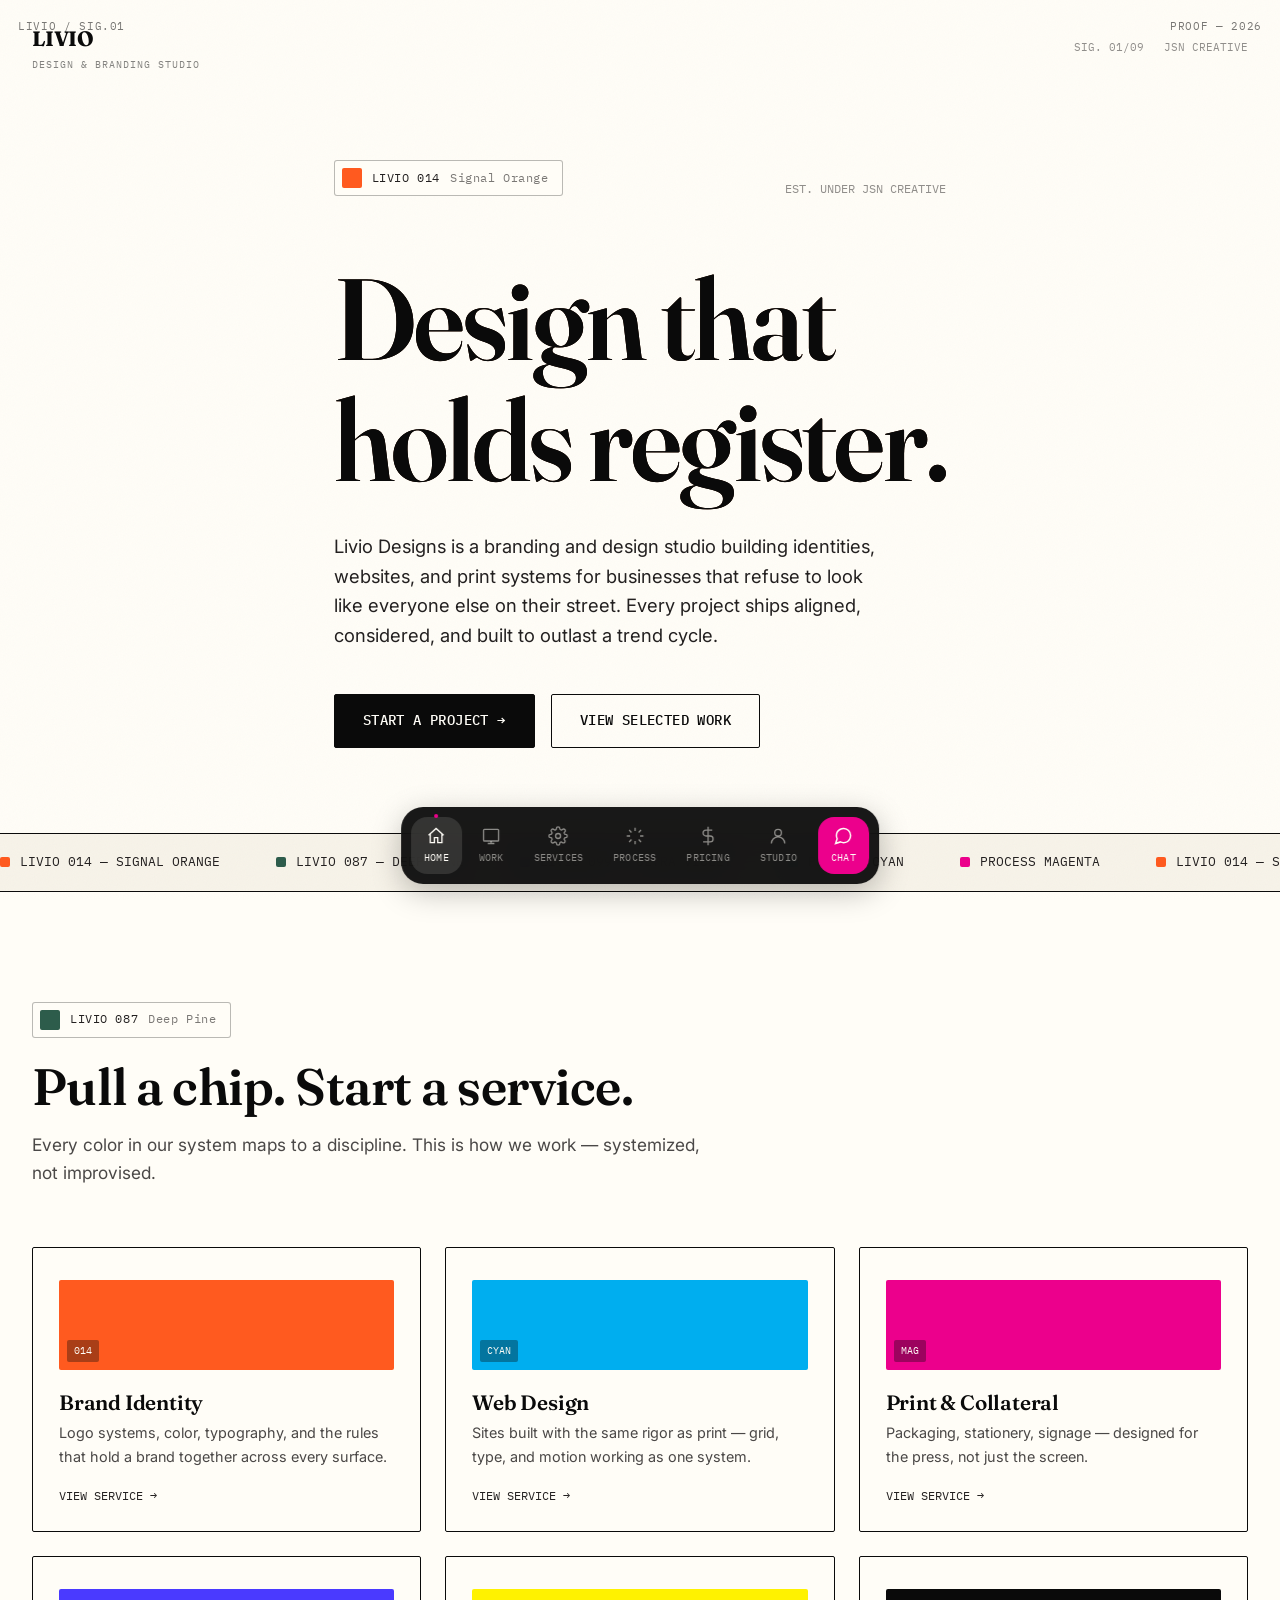
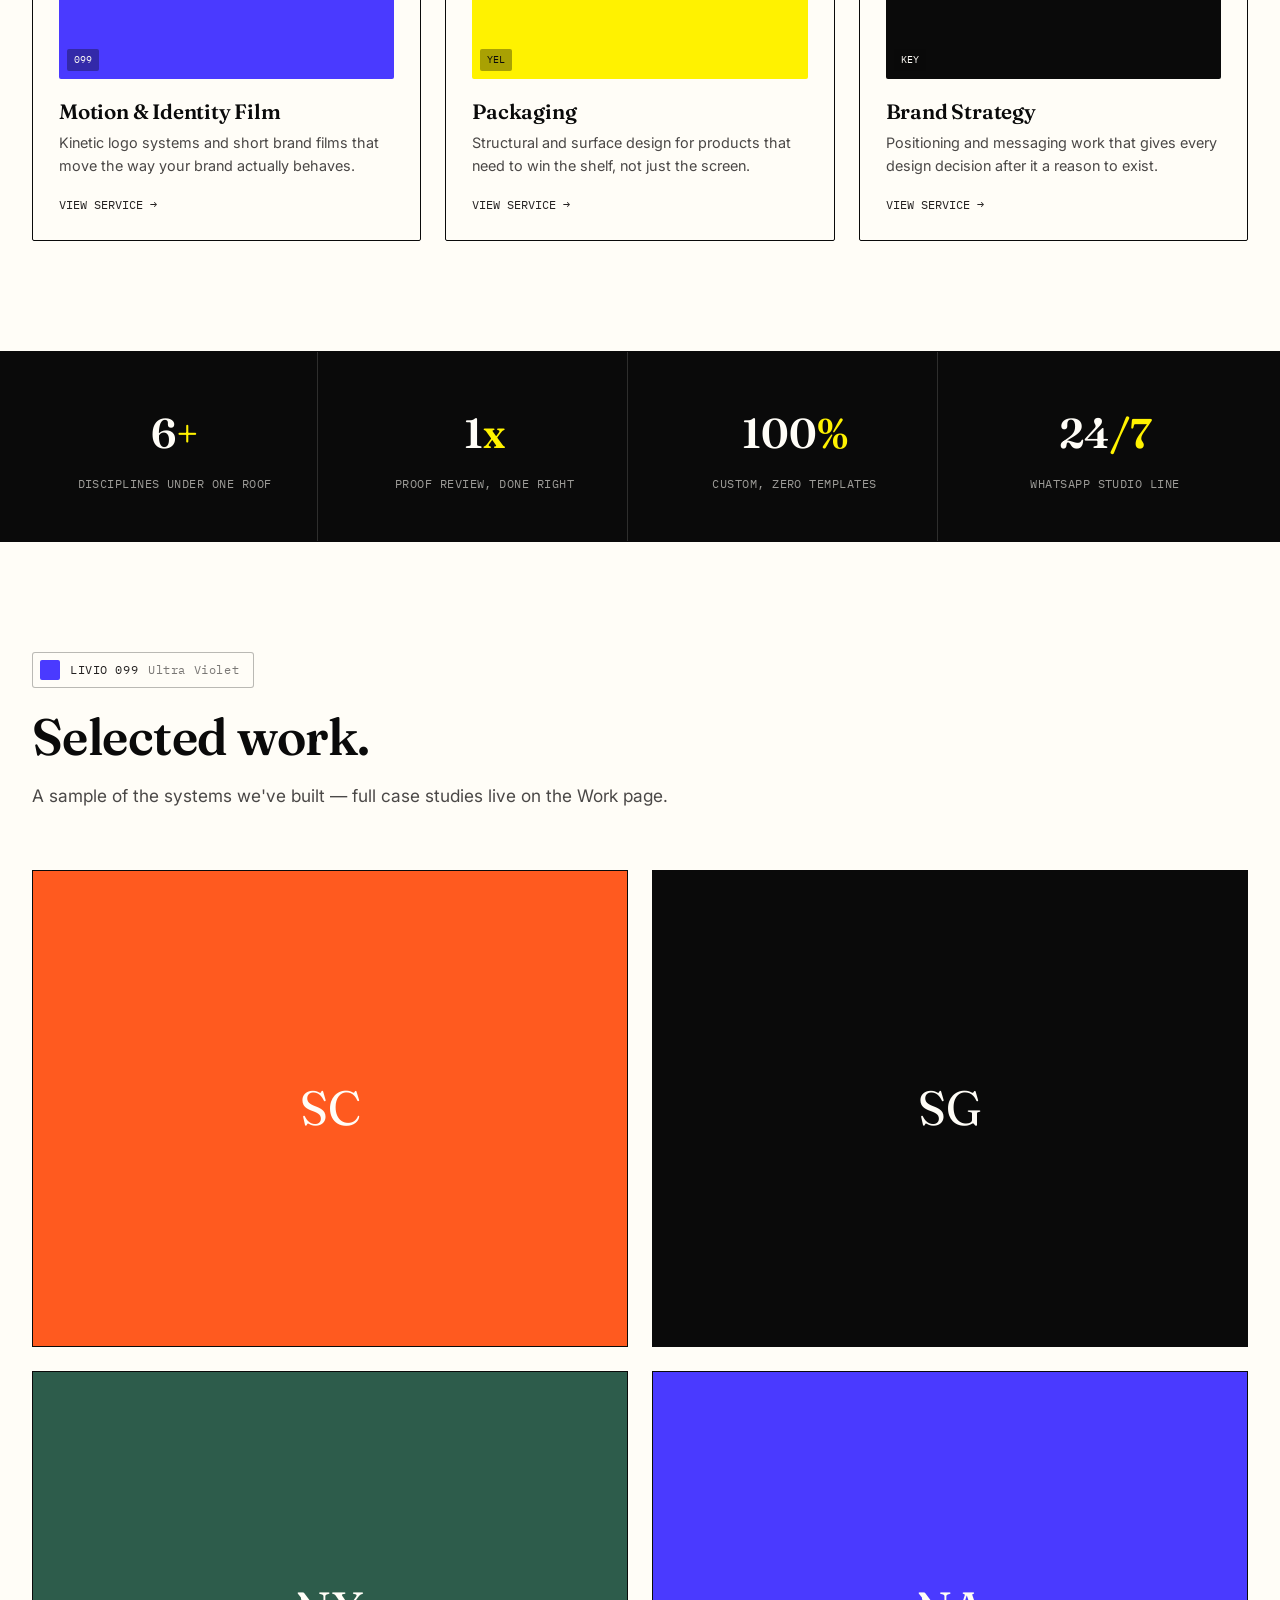
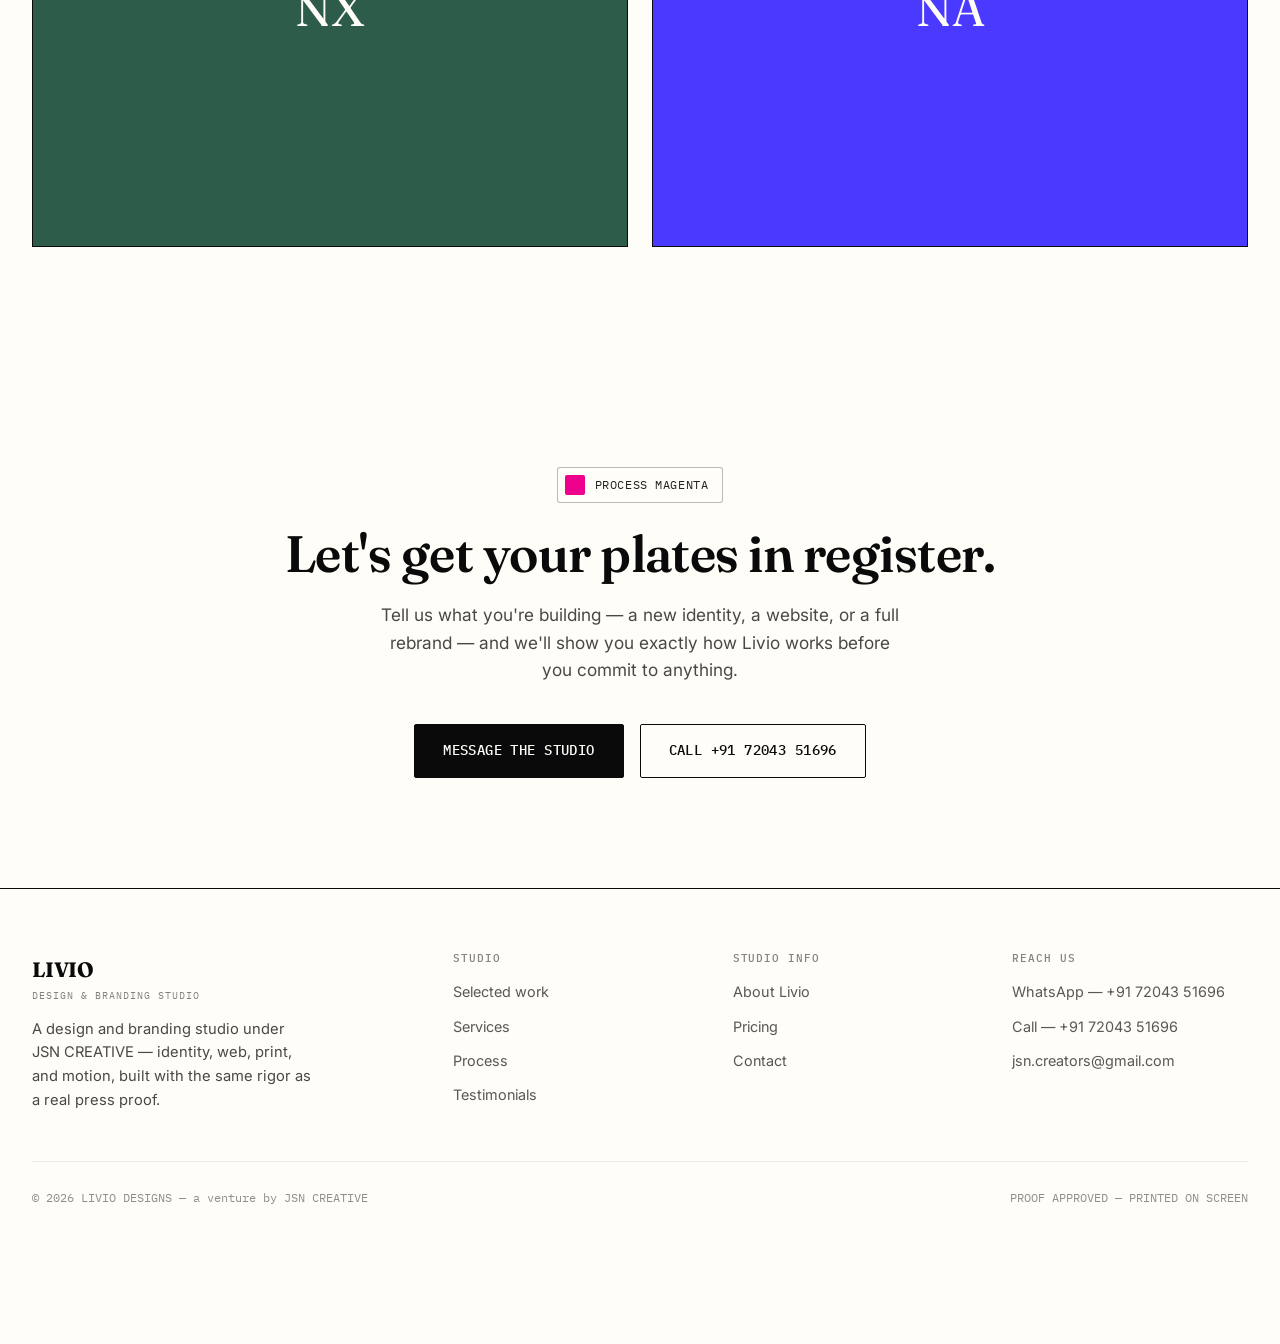
==== index.html @ a0ae6e1c "first commit" ====
<!DOCTYPE html>
<html lang="en">
<head>
<meta charset="UTF-8">
<meta name="viewport" content="width=device-width, initial-scale=1.0">
<title>Livio Designs — Brand, Web & Print Studio</title>
<meta name="description" content="Livio Designs is a branding and design studio under JSN CREATIVE — identity, web design, print, packaging, and motion for businesses that want to stand out.">
<link rel="stylesheet" href="css/core.css">
<link rel="stylesheet" href="css/home.css">
</head>
<body>
<div class="folio folio-tl">LIVIO / SIG.01</div>
<div class="folio folio-tr">PROOF — 2026</div>

<div class="wrap">
  <div class="topbar">
    <a href="index.html" class="topbar-logo">LIVIO<span class="sub">DESIGN &amp; BRANDING STUDIO</span></a>
    <div class="topbar-meta mono">
      <span>SIG. 01/09</span>
      <span>JSN CREATIVE</span>
    </div>
  </div>
</div>

<section class="hero">
  <div class="wrap">
    <div class="hero-eyebrow-row reveal">
      <div class="chip"><span class="swatch" style="background:var(--chip-orange);"></span><span class="code">LIVIO 014</span><span class="name">Signal Orange</span></div>
      <div class="mono" style="font-size:0.72rem; opacity:0.5;">EST. UNDER JSN CREATIVE</div>
    </div>
    <div class="hero-title-wrap">
      <h1><span class="reg-wrap" style="">
    <span class="reg-plate c" aria-hidden="true">Design that</span>
    <span class="reg-plate m" aria-hidden="true">Design that</span>
    <span class="reg-plate y" aria-hidden="true">Design that</span>
    <span class="reg-base">Design that</span>
  </span></h1>
      <h1><span class="reg-wrap" style="">
    <span class="reg-plate c" aria-hidden="true">holds register.</span>
    <span class="reg-plate m" aria-hidden="true">holds register.</span>
    <span class="reg-plate y" aria-hidden="true">holds register.</span>
    <span class="reg-base">holds register.</span>
  </span></h1>
    </div>
    <p class="hero-sub reveal">Livio Designs is a branding and design studio building identities, websites, and print systems for businesses that refuse to look like everyone else on their street. Every project ships aligned, considered, and built to outlast a trend cycle.</p>
    <div class="hero-actions reveal">
      <a href="https://wa.me/917204351696?text=Hi%20Livio%20Designs%2C%20I%20want%20to%20start%20a%20project." target="_blank" rel="noopener" class="btn btn-primary">Start a project →</a>
      <a href="work.html" class="btn btn-ghost">View selected work</a>
    </div>
  </div>
</section>

<div class="chip-marquee">
  <div class="chip-marquee-track mono">
    <span><span class="dot" style="background:var(--chip-orange);"></span>LIVIO 014 — SIGNAL ORANGE</span>
    <span><span class="dot" style="background:var(--chip-pine);"></span>LIVIO 087 — DEEP PINE</span>
    <span><span class="dot" style="background:var(--chip-violet);"></span>LIVIO 099 — ULTRA VIOLET</span>
    <span><span class="dot" style="background:var(--cyan);"></span>PROCESS CYAN</span>
    <span><span class="dot" style="background:var(--magenta);"></span>PROCESS MAGENTA</span>
    <span><span class="dot" style="background:var(--chip-orange);"></span>LIVIO 014 — SIGNAL ORANGE</span>
    <span><span class="dot" style="background:var(--chip-pine);"></span>LIVIO 087 — DEEP PINE</span>
    <span><span class="dot" style="background:var(--chip-violet);"></span>LIVIO 099 — ULTRA VIOLET</span>
    <span><span class="dot" style="background:var(--cyan);"></span>PROCESS CYAN</span>
    <span><span class="dot" style="background:var(--magenta);"></span>PROCESS MAGENTA</span>
  </div>
</div>

<section class="section" id="services-rack">
  <div class="wrap">
    <div class="section-head reveal">
      <div class="chip"><span class="swatch" style="background:var(--chip-pine);"></span><span class="code">LIVIO 087</span><span class="name">Deep Pine</span></div>
      <h2>Pull a chip. Start a service.</h2>
      <p>Every color in our system maps to a discipline. This is how we work — systemized, not improvised.</p>
    </div>
    <div class="grid rack-grid">
      <div class="panel rack-chip reveal" onclick="location.href='services.html#identity'">
        <div class="rack-swatch" style="background:var(--chip-orange);"><span class="code-tag mono">014</span></div>
        <h3>Brand Identity</h3>
        <p>Logo systems, color, typography, and the rules that hold a brand together across every surface.</p>
        <span class="rack-link">View service →</span>
      </div>
      <div class="panel rack-chip reveal" onclick="location.href='services.html#web'">
        <div class="rack-swatch" style="background:var(--cyan);"><span class="code-tag mono">CYAN</span></div>
        <h3>Web Design</h3>
        <p>Sites built with the same rigor as print — grid, type, and motion working as one system.</p>
        <span class="rack-link">View service →</span>
      </div>
      <div class="panel rack-chip reveal" onclick="location.href='services.html#print'">
        <div class="rack-swatch" style="background:var(--magenta);"><span class="code-tag mono">MAG</span></div>
        <h3>Print &amp; Collateral</h3>
        <p>Packaging, stationery, signage — designed for the press, not just the screen.</p>
        <span class="rack-link">View service →</span>
      </div>
      <div class="panel rack-chip reveal" onclick="location.href='services.html#motion'">
        <div class="rack-swatch" style="background:var(--chip-violet);"><span class="code-tag mono">099</span></div>
        <h3>Motion &amp; Identity Film</h3>
        <p>Kinetic logo systems and short brand films that move the way your brand actually behaves.</p>
        <span class="rack-link">View service →</span>
      </div>
      <div class="panel rack-chip reveal" onclick="location.href='services.html#packaging'">
        <div class="rack-swatch" style="background:var(--yellow);"><span class="code-tag mono" style="color:var(--ink);">YEL</span></div>
        <h3>Packaging</h3>
        <p>Structural and surface design for products that need to win the shelf, not just the screen.</p>
        <span class="rack-link">View service →</span>
      </div>
      <div class="panel rack-chip reveal" onclick="location.href='services.html#strategy'">
        <div class="rack-swatch" style="background:var(--ink);"><span class="code-tag mono">KEY</span></div>
        <h3>Brand Strategy</h3>
        <p>Positioning and messaging work that gives every design decision after it a reason to exist.</p>
        <span class="rack-link">View service →</span>
      </div>
    </div>
  </div>
</section>

<section class="stats-band">
  <div class="wrap">
    <div class="grid stats-grid">
      <div class="stat-cell reveal"><div class="num">6<span class="accent">+</span></div><div class="lbl">Disciplines under one roof</div></div>
      <div class="stat-cell reveal"><div class="num">1<span class="accent">x</span></div><div class="lbl">Proof review, done right</div></div>
      <div class="stat-cell reveal"><div class="num">100<span class="accent">%</span></div><div class="lbl">Custom, zero templates</div></div>
      <div class="stat-cell reveal"><div class="num">24<span class="accent">/7</span></div><div class="lbl">WhatsApp studio line</div></div>
    </div>
  </div>
</section>

<section class="section">
  <div class="wrap">
    <div class="section-head reveal">
      <div class="chip"><span class="swatch" style="background:var(--chip-violet);"></span><span class="code">LIVIO 099</span><span class="name">Ultra Violet</span></div>
      <h2>Selected work.</h2>
      <p>A sample of the systems we've built — full case studies live on the Work page.</p>
    </div>
    <div class="grid work-strip">
      <a href="work.html" class="work-tile reveal">
        <div class="placeholder-art" style="background:var(--chip-orange);">SC</div>
        <div class="work-tile-overlay"><div class="wt-cat mono">IDENTITY / PRINT</div><h4>Sweet Crumb Bakery</h4></div>
      </a>
      <a href="work.html" class="work-tile reveal">
        <div class="placeholder-art" style="background:var(--ink);">SG</div>
        <div class="work-tile-overlay"><div class="wt-cat mono">WEB / PRODUCT</div><h4>ScholarsGuide</h4></div>
      </a>
      <a href="work.html" class="work-tile reveal">
        <div class="placeholder-art" style="background:var(--chip-pine);">NX</div>
        <div class="work-tile-overlay"><div class="wt-cat mono">IDENTITY / WEB</div><h4>Nexio Tech</h4></div>
      </a>
      <a href="work.html" class="work-tile reveal">
        <div class="placeholder-art" style="background:var(--chip-violet);">NA</div>
        <div class="work-tile-overlay"><div class="wt-cat mono">BRANDING / SAAS</div><h4>Nexus Agents</h4></div>
      </a>
    </div>
  </div>
</section>

<section class="cta-band">
  <div class="wrap reveal">
    <div class="chip" style="margin: 0 auto 24px; justify-content:center;"><span class="swatch" style="background:var(--magenta);"></span><span class="code">PROCESS MAGENTA</span></div>
    <h2>Let's get your plates in register.</h2>
    <p>Tell us what you're building — a new identity, a website, or a full rebrand — and we'll show you exactly how Livio works before you commit to anything.</p>
    <div class="cta-actions">
      <a href="https://wa.me/917204351696?text=Hi%20Livio%20Designs%2C%20I%20want%20to%20discuss%20a%20design%20project." target="_blank" rel="noopener" class="btn btn-primary">Message the studio</a>
      <a href="tel:+917204351696" class="btn btn-ghost">Call +91 72043 51696</a>
    </div>
  </div>
</section>


<footer class="footer">
  <div class="wrap">
    <div class="footer-grid">
      <div class="footer-brand">
        <a href="index.html" class="topbar-logo">LIVIO<span class="sub">DESIGN &amp; BRANDING STUDIO</span></a>
        <p>A design and branding studio under JSN CREATIVE — identity, web, print, and motion, built with the same rigor as a real press proof.</p>
      </div>
      <div class="footer-col">
        <h4>Studio</h4>
        <a href="work.html">Selected work</a>
        <a href="services.html">Services</a>
        <a href="process.html">Process</a>
        <a href="testimonials.html">Testimonials</a>
      </div>
      <div class="footer-col">
        <h4>Studio Info</h4>
        <a href="about.html">About Livio</a>
        <a href="pricing.html">Pricing</a>
        <a href="contact.html">Contact</a>
      </div>
      <div class="footer-col">
        <h4>Reach us</h4>
        <a href="https://wa.me/917204351696?text=Hi%20Livio%20Designs%2C%20I%20have%20a%20question." target="_blank" rel="noopener">WhatsApp — +91 72043 51696</a>
        <a href="tel:+917204351696">Call — +91 72043 51696</a>
        <a href="mailto:jsn.creators@gmail.com">jsn.creators@gmail.com</a>
      </div>
    </div>
    <div class="footer-bottom">
      <span>© 2026 LIVIO DESIGNS — a venture by <a href="https://www.jsncreative.studio" target="_blank" rel="noopener" style="opacity:1;">JSN CREATIVE</a></span>
      <span>PROOF APPROVED — PRINTED ON SCREEN</span>
    </div>
  </div>
</footer>

<nav class="dock-nav" aria-label="Primary">
  <a href="index.html" class="dock-item" data-page="index.html">
    <svg viewBox="0 0 24 24" fill="none" stroke="currentColor" stroke-width="1.6"><path d="M3 11l9-8 9 8M5 10v10h5v-6h4v6h5V10"/></svg>
    <span>Home</span>
  </a>
  <a href="work.html" class="dock-item" data-page="work.html">
    <svg viewBox="0 0 24 24" fill="none" stroke="currentColor" stroke-width="1.6"><rect x="3" y="4" width="18" height="14" rx="1"/><path d="M8 21h8M12 18v3"/></svg>
    <span>Work</span>
  </a>
  <a href="services.html" class="dock-item" data-page="services.html">
    <svg viewBox="0 0 24 24" fill="none" stroke="currentColor" stroke-width="1.6"><circle cx="12" cy="12" r="3"/><path d="M19.4 15a1.65 1.65 0 00.33 1.82l.06.06a2 2 0 11-2.83 2.83l-.06-.06a1.65 1.65 0 00-1.82-.33 1.65 1.65 0 00-1 1.51V21a2 2 0 01-4 0v-.09A1.65 1.65 0 009 19.4a1.65 1.65 0 00-1.82.33l-.06.06a2 2 0 11-2.83-2.83l.06-.06A1.65 1.65 0 004.68 15a1.65 1.65 0 00-1.51-1H3a2 2 0 010-4h.09A1.65 1.65 0 004.6 9a1.65 1.65 0 00-.33-1.82l-.06-.06a2 2 0 112.83-2.83l.06.06A1.65 1.65 0 009 4.6a1.65 1.65 0 001-1.51V3a2 2 0 014 0v.09A1.65 1.65 0 0015.4 4.6a1.65 1.65 0 001.82-.33l.06-.06a2 2 0 112.83 2.83l-.06.06A1.65 1.65 0 0019.4 9c.2.4.51.73.9 1H21a2 2 0 010 4h-.09a1.65 1.65 0 00-1.51 1z"/></svg>
    <span>Services</span>
  </a>
  <a href="process.html" class="dock-item" data-page="process.html">
    <svg viewBox="0 0 24 24" fill="none" stroke="currentColor" stroke-width="1.6"><path d="M12 2v4M12 18v4M4.9 4.9l2.8 2.8M16.3 16.3l2.8 2.8M2 12h4M18 12h4M4.9 19.1l2.8-2.8M16.3 7.7l2.8-2.8"/></svg>
    <span>Process</span>
  </a>
  <a href="pricing.html" class="dock-item" data-page="pricing.html">
    <svg viewBox="0 0 24 24" fill="none" stroke="currentColor" stroke-width="1.6"><path d="M12 1v22M17 5H9.5a3.5 3.5 0 000 7h5a3.5 3.5 0 010 7H6"/></svg>
    <span>Pricing</span>
  </a>
  <a href="about.html" class="dock-item" data-page="about.html">
    <svg viewBox="0 0 24 24" fill="none" stroke="currentColor" stroke-width="1.6"><circle cx="12" cy="8" r="4"/><path d="M4 21c0-4.4 3.6-8 8-8s8 3.6 8 8"/></svg>
    <span>Studio</span>
  </a>
  <a href="https://wa.me/917204351696?text=Hi%20Livio%20Designs%2C%20I%20want%20to%20start%20a%20project." target="_blank" rel="noopener" class="dock-item dock-cta">
    <svg viewBox="0 0 24 24" fill="none" stroke="currentColor" stroke-width="1.8"><path d="M21 11.5a8.38 8.38 0 01-.9 3.8 8.5 8.5 0 01-7.6 4.7 8.38 8.38 0 01-3.8-.9L3 21l1.9-5.7a8.38 8.38 0 01-.9-3.8 8.5 8.5 0 014.7-7.6 8.38 8.38 0 013.8-.9h.5a8.48 8.48 0 018 8v.5z"/></svg>
    <span>Chat</span>
  </a>
</nav>
<script src="js/main.js" defer></script>
</body>
</html>
---- css/core.css ----
/* ===================================================================
   LIVIO DESIGNS — CORE SYSTEM
   "Press Proof" registration motion x "Swatch Book" chip identity
=================================================================== */

@import url('https://fonts.googleapis.com/css2?family=Fraunces:opsz,wght@9..144,400;9..144,500;9..144,600;9..144,700;9..144,900&family=Inter:wght@400;500;600;700&family=IBM+Plex+Mono:wght@400;500;600&display=swap');

:root {
  --stock: #FFFDF7;
  --stock-2: #F7F3E9;
  --ink: #0A0A0A;
  --ink-soft: #232020;

  --cyan: #00AEEF;
  --magenta: #EC008C;
  --yellow: #FFF200;

  --chip-orange: #FF5A1F;
  --chip-pine: #2D5C4B;
  --chip-violet: #4A3AFF;

  --line: rgba(10,10,10,0.12);
  --line-strong: rgba(10,10,10,0.28);

  --font-display: 'Fraunces', serif;
  --font-body: 'Inter', sans-serif;
  --font-mono: 'IBM Plex Mono', monospace;

  --maxw: 1280px;
  --dock-h: 76px;
}

* { margin: 0; padding: 0; box-sizing: border-box; }
html { scroll-behavior: smooth; }

body {
  background: var(--stock);
  color: var(--ink-soft);
  font-family: var(--font-body);
  font-size: 16px;
  line-height: 1.6;
  -webkit-font-smoothing: antialiased;
  padding-bottom: calc(var(--dock-h) + 20px);
  position: relative;
  overflow-x: hidden;
}

/* Paper grain texture overlay */
body::before {
  content: '';
  position: fixed; inset: 0; z-index: 1; pointer-events: none;
  opacity: 0.035; mix-blend-mode: multiply;
  background-image: url("data:image/svg+xml,%3Csvg xmlns='http://www.w3.org/2000/svg' width='120' height='120'%3E%3Cfilter id='n'%3E%3CfeTurbulence type='fractalNoise' baseFrequency='0.9' numOctaves='2' stitchTiles='stitch'/%3E%3C/filter%3E%3Crect width='100%25' height='100%25' filter='url(%23n)'/%3E%3C/svg%3E");
}

.wrap { max-width: var(--maxw); margin: 0 auto; padding: 0 32px; position: relative; z-index: 2; }
img { max-width: 100%; display: block; }
a { color: inherit; text-decoration: none; }
button { font-family: inherit; cursor: pointer; }
ul { list-style: none; }

h1, h2, h3, h4 {
  font-family: var(--font-display);
  font-weight: 600;
  letter-spacing: -0.01em;
  line-height: 1.05;
  color: var(--ink);
}
h1 { font-size: clamp(2.8rem, 6.5vw, 5.6rem); font-weight: 600; }
h2 { font-size: clamp(2.1rem, 4vw, 3.4rem); }
h3 { font-size: clamp(1.4rem, 2.2vw, 1.9rem); }
p { color: var(--ink-soft); opacity: 0.82; }

.mono { font-family: var(--font-mono); }

/* ===== Folio / crop-mark furniture ===== */
.folio {
  position: fixed; z-index: 50; font-family: var(--font-mono);
  font-size: 0.68rem; letter-spacing: 0.06em; color: var(--ink);
  opacity: 0.55; pointer-events: none; display: none;
}
.folio-tl { top: 18px; left: 18px; }
.folio-tr { top: 18px; right: 18px; text-align: right; }
@media (min-width: 900px) { .folio { display: block; } }

.crop {
  position: absolute; width: 16px; height: 16px; opacity: 0.35; pointer-events: none;
}
.crop::before, .crop::after { content: ''; position: absolute; background: var(--ink); }
.crop::before { width: 100%; height: 1px; top: 50%; }
.crop::after { width: 1px; height: 100%; left: 50%; }
.crop.tl { top: 24px; left: 24px; }
.crop.tr { top: 24px; right: 24px; }

/* ===== Chip system ===== */
.chip {
  display: inline-flex; align-items: center; gap: 10px;
  font-family: var(--font-mono); font-size: 0.72rem; letter-spacing: 0.05em;
  padding: 7px 14px 7px 7px; border-radius: 3px;
  border: 1px solid var(--line-strong);
  background: var(--stock);
  margin-bottom: 22px;
}
.chip .swatch { width: 20px; height: 20px; border-radius: 2px; flex-shrink: 0; }
.chip .code { text-transform: uppercase; }
.chip .name { color: var(--ink-soft); opacity: 0.6; }

.section-chip-footer {
  display: flex; gap: 10px; flex-wrap: wrap; padding: 24px 0;
  border-top: 1px solid var(--line);
}
.mini-chip {
  display: flex; align-items: center; gap: 6px;
  font-family: var(--font-mono); font-size: 0.64rem; opacity: 0.55;
}
.mini-chip .dot { width: 10px; height: 10px; border-radius: 2px; }

/* ===== Buttons ===== */
.btn {
  display: inline-flex; align-items: center; gap: 10px;
  padding: 15px 28px;
  font-family: var(--font-mono); font-weight: 500; font-size: 0.85rem;
  letter-spacing: 0.03em; text-transform: uppercase;
  border-radius: 2px; border: 1.5px solid var(--ink);
  transition: all 0.25s cubic-bezier(.2,.7,.3,1);
  white-space: nowrap; background: transparent; color: var(--ink);
}
.btn-primary { background: var(--ink); color: var(--stock); }
.btn-primary:hover { background: var(--magenta); border-color: var(--magenta); color: var(--stock); transform: translate(-2px,-2px); box-shadow: 4px 4px 0 var(--cyan); }
.btn-ghost:hover { transform: translate(-2px,-2px); box-shadow: 4px 4px 0 var(--ink); }
.btn-sm { padding: 10px 18px; font-size: 0.74rem; }
.btn-block { width: 100%; justify-content: center; }

/* ===== Registration-mark CMYK plate motion ===== */
.reg-wrap { position: relative; display: inline-block; }
.reg-plate {
  position: absolute; top: 0; left: 0; opacity: 0.72;
  transition: transform 1.1s cubic-bezier(.16,1,.3,1), opacity 1.1s ease;
  mix-blend-mode: multiply;
  pointer-events: none;
}
.reg-wrap.in-view .reg-plate { transform: translate(0,0) !important; opacity: 1; }
.reg-plate.c { color: var(--cyan); transform: translate(-9px,-6px); }
.reg-plate.m { color: var(--magenta); transform: translate(8px,5px); }
.reg-plate.y { color: var(--yellow); transform: translate(4px,-9px); mix-blend-mode: darken; opacity: 0.85; }
.reg-plate.k, .reg-base { position: relative; color: var(--ink); }

/* Registration target ⊕ */
.reg-target {
  position: absolute; width: 22px; height: 22px; opacity: 0.3;
}
.reg-target svg { width: 100%; height: 100%; }
.reg-target.pulse { animation: regpulse 3.2s ease-in-out infinite; }
@keyframes regpulse { 0%,100%{opacity:0.2;} 50%{opacity:0.5;} }

/* ===== Bottom Dock Nav (signature element) ===== */
.dock-nav {
  position: fixed; bottom: 16px; left: 50%; transform: translateX(-50%);
  z-index: 100;
  background: rgba(10,10,10,0.94);
  backdrop-filter: blur(16px);
  border-radius: 22px;
  padding: 10px 10px;
  display: flex; align-items: center; gap: 4px;
  box-shadow: 0 8px 30px rgba(0,0,0,0.25);
  max-width: calc(100vw - 24px);
  overflow-x: auto;
  scrollbar-width: none;
}
.dock-nav::-webkit-scrollbar { display: none; }
.dock-item {
  display: flex; flex-direction: column; align-items: center; gap: 4px;
  padding: 9px 13px; border-radius: 16px;
  color: rgba(255,253,247,0.5);
  transition: all 0.25s cubic-bezier(.2,.8,.3,1);
  flex-shrink: 0; position: relative;
}
.dock-item svg { width: 20px; height: 20px; }
.dock-item span { font-family: var(--font-mono); font-size: 0.6rem; letter-spacing: 0.02em; text-transform: uppercase; }
.dock-item:hover { color: rgba(255,253,247,0.85); }
.dock-item.active { color: var(--stock); background: rgba(255,253,247,0.12); }
.dock-item.active::before {
  content: ''; position: absolute; top: -3px; left: 50%; transform: translateX(-50%);
  width: 4px; height: 4px; border-radius: 50%; background: var(--magenta);
}
.dock-cta {
  background: var(--magenta); color: var(--stock) !important;
  border-radius: 16px; margin-left: 4px;
}
.dock-cta:hover { background: var(--cyan); }

/* Sections */
.section { padding: 110px 0; position: relative; z-index: 2; }
.section-sm { padding: 70px 0; }
.section-head { max-width: 680px; margin-bottom: 60px; }
.section-head p { margin-top: 18px; font-size: 1.08rem; }

.divider { height: 1px; background: var(--line); }
.divider-heavy { height: 1px; background: var(--ink); opacity: 0.15; }

.grid { display: grid; gap: 24px; }
.grid-2 { grid-template-columns: repeat(2, 1fr); }
.grid-3 { grid-template-columns: repeat(3, 1fr); }
.grid-4 { grid-template-columns: repeat(4, 1fr); }

.panel {
  border: 1.5px solid var(--ink);
  border-radius: 2px;
  background: var(--stock);
  position: relative;
}

/* Top utility bar (replaces traditional nav — folio + logo only) */
.topbar {
  position: relative; z-index: 5;
  padding: 22px 0;
  display: flex; align-items: center; justify-content: space-between;
}
.topbar-logo {
  font-family: var(--font-display); font-weight: 700; font-size: 1.3rem; color: var(--ink);
  letter-spacing: -0.01em;
}
.topbar-logo .sub { font-family: var(--font-mono); font-size: 0.62rem; letter-spacing: 0.1em; opacity: 0.5; display: block; margin-top: 2px; font-weight: 400; }
.topbar-meta { font-family: var(--font-mono); font-size: 0.7rem; opacity: 0.5; display: flex; gap: 20px; }

/* Footer */
.footer { border-top: 1.5px solid var(--ink); padding: 64px 0 40px; position: relative; z-index: 2; }
.footer-grid { display: grid; grid-template-columns: 1.6fr 1fr 1fr 1fr; gap: 44px; padding-bottom: 44px; }
.footer-brand p { margin-top: 14px; max-width: 280px; font-size: 0.92rem; }
.footer-col h4 { font-family: var(--font-mono); font-size: 0.7rem; letter-spacing: 0.08em; text-transform: uppercase; opacity: 0.5; margin-bottom: 16px; font-weight: 500; color: var(--ink); }
.footer-col a, .footer-col span { display: block; font-size: 0.9rem; margin-bottom: 11px; opacity: 0.75; transition: opacity 0.2s; }
.footer-col a:hover { opacity: 1; color: var(--magenta); }
.footer-bottom { display: flex; justify-content: space-between; padding-top: 26px; border-top: 1px solid var(--line); font-size: 0.78rem; font-family: var(--font-mono); opacity: 0.5; }

/* Reveal on scroll */
.reveal { opacity: 0; transform: translateY(22px); transition: opacity 0.7s ease, transform 0.7s cubic-bezier(.16,1,.3,1); }
.reveal.is-visible { opacity: 1; transform: translateY(0); }
@media (prefers-reduced-motion: reduce) {
  .reveal { opacity: 1 !important; transform: none !important; transition: none !important; }
  .reg-plate { transform: none !important; transition: none !important; }
}

/* Focus states */
a:focus-visible, button:focus-visible, input:focus-visible, textarea:focus-visible, select:focus-visible {
  outline: 2.5px solid var(--magenta); outline-offset: 3px;
}

@media (max-width: 920px) {
  .grid-2, .grid-3, .grid-4 { grid-template-columns: 1fr; }
  .footer-grid { grid-template-columns: 1fr; gap: 28px; }
  .section { padding: 64px 0; }
  .wrap { padding: 0 20px; }
  .topbar-meta { display: none; }
  .footer-bottom { flex-direction: column; gap: 10px; }
}
---- css/home.css ----
/* ===================================================================
   HOME PAGE
=================================================================== */

.hero {
  padding: 60px 0 80px;
  position: relative;
  min-height: 82vh;
  display: flex;
  align-items: center;
}
.hero-eyebrow-row {
  display: flex; align-items: center; justify-content: space-between;
  margin-bottom: 40px;
}
.hero-title-wrap { position: relative; }
.hero h1 {
  font-size: clamp(3.2rem, 9vw, 7.4rem);
  letter-spacing: -0.02em;
}
.hero h1 .reg-wrap { display: block; }
.hero-sub { max-width: 560px; font-size: 1.15rem; margin: 32px 0 44px; }
.hero-actions { display: flex; gap: 16px; align-items: center; flex-wrap: wrap; }

.hero-crops { position: relative; }

/* Marquee of chip codes */
.chip-marquee {
  border-top: 1.5px solid var(--ink); border-bottom: 1.5px solid var(--ink);
  padding: 18px 0; overflow: hidden; position: relative; background: var(--stock-2);
}
.chip-marquee-track { display: flex; gap: 56px; white-space: nowrap; width: max-content; animation: cmarquee 26s linear infinite; }
.chip-marquee-track span { font-family: var(--font-mono); font-size: 0.8rem; display: flex; align-items: center; gap: 10px; }
.chip-marquee-track .dot { width: 10px; height: 10px; border-radius: 2px; display: inline-block; }
@keyframes cmarquee { from { transform: translateX(0); } to { transform: translateX(-50%); } }

/* Chip rack — draggable feel via hover lift, click-through to services */
.rack-grid { grid-template-columns: repeat(3, 1fr); }
.rack-chip {
  padding: 32px 26px 26px;
  display: flex; flex-direction: column; height: 100%;
  transition: transform 0.3s cubic-bezier(.2,.8,.3,1), box-shadow 0.3s;
  cursor: pointer;
}
.rack-chip:hover { transform: translateY(-8px) rotate(-0.5deg); box-shadow: 6px 10px 0 rgba(10,10,10,0.9); }
.rack-swatch { width: 100%; height: 90px; border-radius: 2px; margin-bottom: 22px; position: relative; overflow: hidden; }
.rack-swatch .code-tag {
  position: absolute; bottom: 8px; left: 8px;
  font-family: var(--font-mono); font-size: 0.62rem; color: var(--stock);
  background: rgba(10,10,10,0.35); padding: 3px 7px; border-radius: 2px;
}
.rack-chip h3 { margin-bottom: 8px; font-size: 1.3rem; }
.rack-chip p { font-size: 0.9rem; flex-grow: 1; margin-bottom: 18px; }
.rack-chip .rack-link { font-family: var(--font-mono); font-size: 0.76rem; text-transform: uppercase; display: flex; align-items: center; gap: 6px; }

/* Work preview strip */
.work-strip { grid-template-columns: repeat(2, 1fr); }
.work-tile {
  position: relative; overflow: hidden; aspect-ratio: 5/4;
  border: 1.5px solid var(--ink);
}
.work-tile img, .work-tile .placeholder-art { width: 100%; height: 100%; object-fit: cover; display: block; }
.work-tile .placeholder-art { display: flex; align-items: center; justify-content: center; font-family: var(--font-display); font-size: 3rem; color: var(--stock); }
.work-tile-overlay {
  position: absolute; inset: 0; background: rgba(10,10,10,0.82);
  display: flex; flex-direction: column; justify-content: flex-end; padding: 24px;
  opacity: 0; transition: opacity 0.3s ease;
}
.work-tile:hover .work-tile-overlay { opacity: 1; }
.work-tile-overlay .wt-cat { font-family: var(--font-mono); font-size: 0.7rem; color: var(--stock); opacity: 0.6; margin-bottom: 6px; }
.work-tile-overlay h4 { color: var(--stock); font-size: 1.3rem; }

/* Stats band */
.stats-band { border-top: 1.5px solid var(--ink); border-bottom: 1.5px solid var(--ink); background: var(--ink); }
.stats-grid { grid-template-columns: repeat(4, 1fr); }
.stat-cell { padding: 48px 24px; text-align: center; border-right: 1px solid rgba(255,253,247,0.15); }
.stat-cell:last-child { border-right: none; }
.stat-cell .num { font-family: var(--font-display); font-size: 2.6rem; color: var(--stock); font-weight: 600; }
.stat-cell .num .accent { color: var(--yellow); }
.stat-cell .lbl { font-family: var(--font-mono); font-size: 0.72rem; color: rgba(255,253,247,0.6); margin-top: 8px; text-transform: uppercase; letter-spacing: 0.04em; }

.cta-band { padding: 110px 0; text-align: center; }
.cta-band h2 { max-width: 720px; margin: 0 auto 20px; }
.cta-band p { max-width: 520px; margin: 0 auto 40px; font-size: 1.08rem; }
.cta-actions { display: flex; gap: 16px; justify-content: center; flex-wrap: wrap; }

@media (max-width: 920px) {
  .rack-grid, .work-strip, .stats-grid { grid-template-columns: 1fr; }
  .stat-cell { border-right: none; border-bottom: 1px solid rgba(255,253,247,0.15); }
  .stat-cell:last-child { border-bottom: none; }
  .hero { min-height: auto; padding: 40px 0 60px; }
}
@media (min-width: 640px) and (max-width: 920px) {
  .rack-grid { grid-template-columns: repeat(2,1fr); }
}
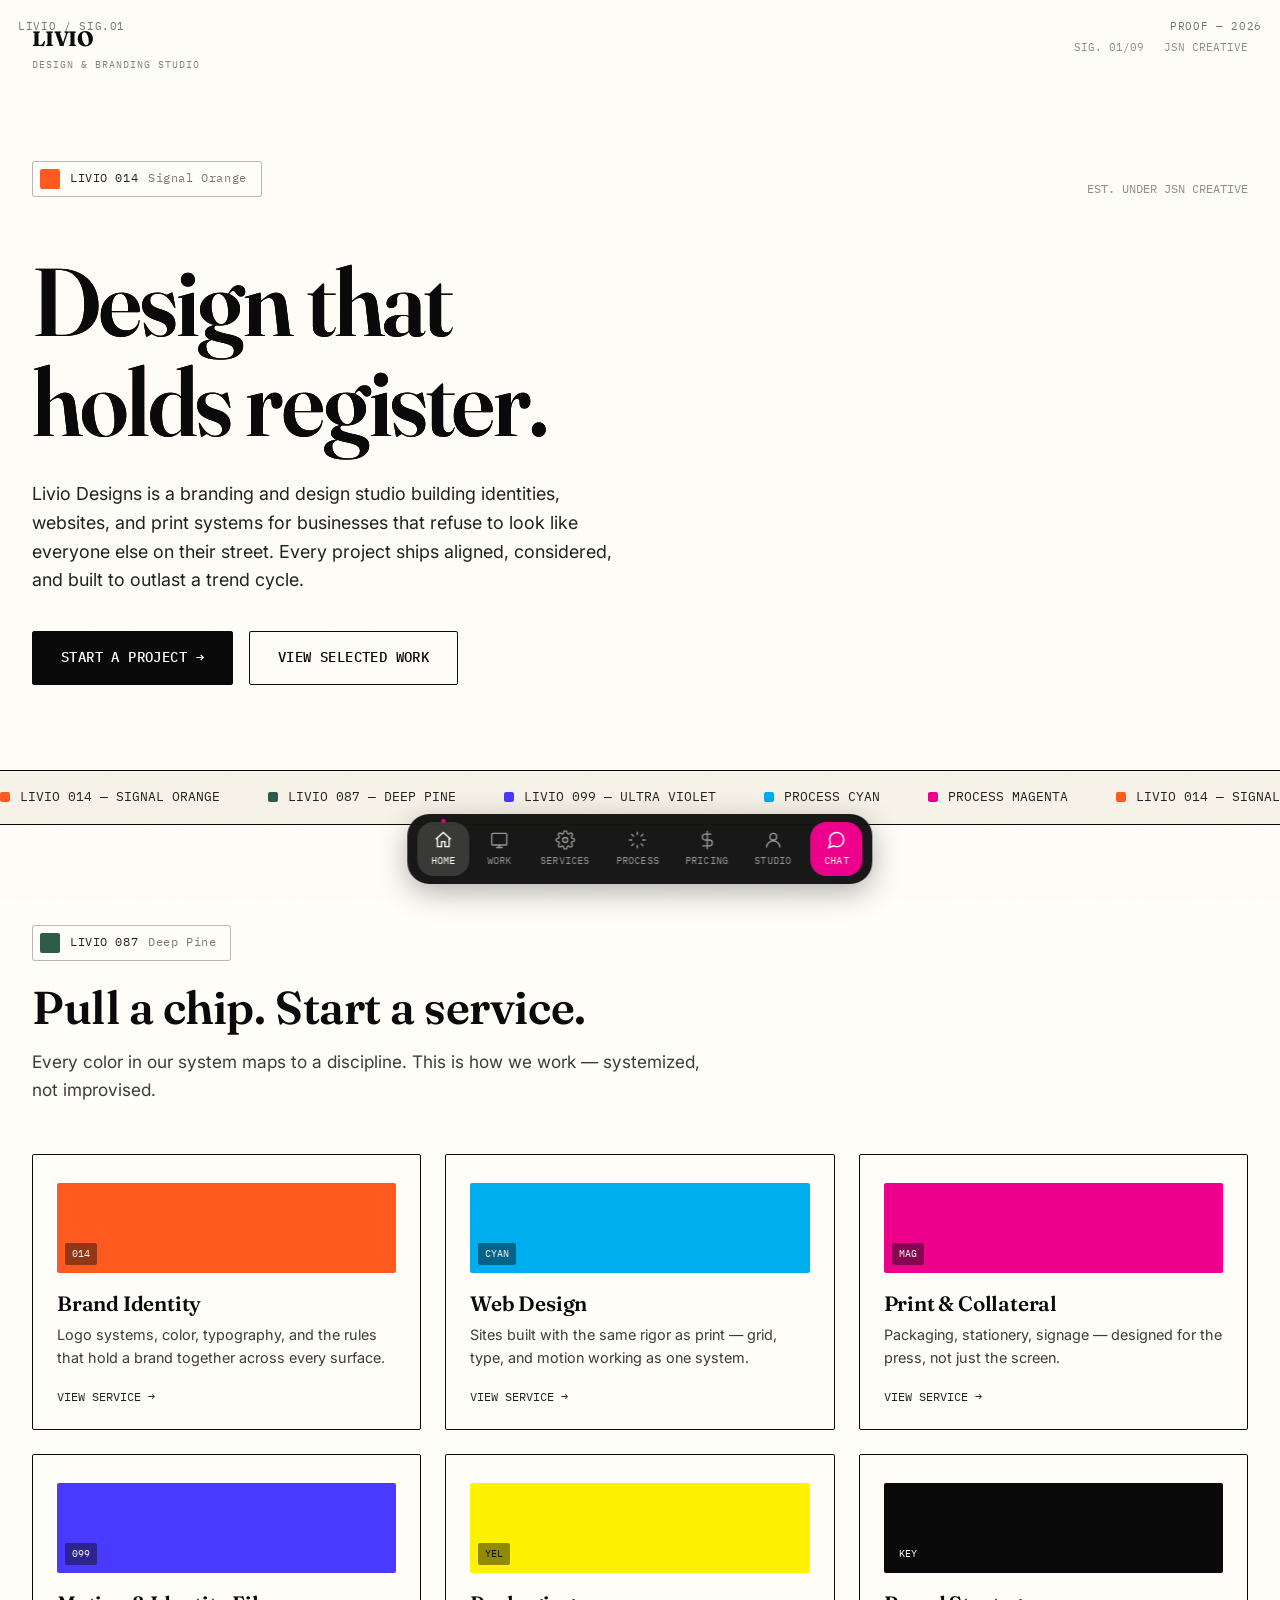
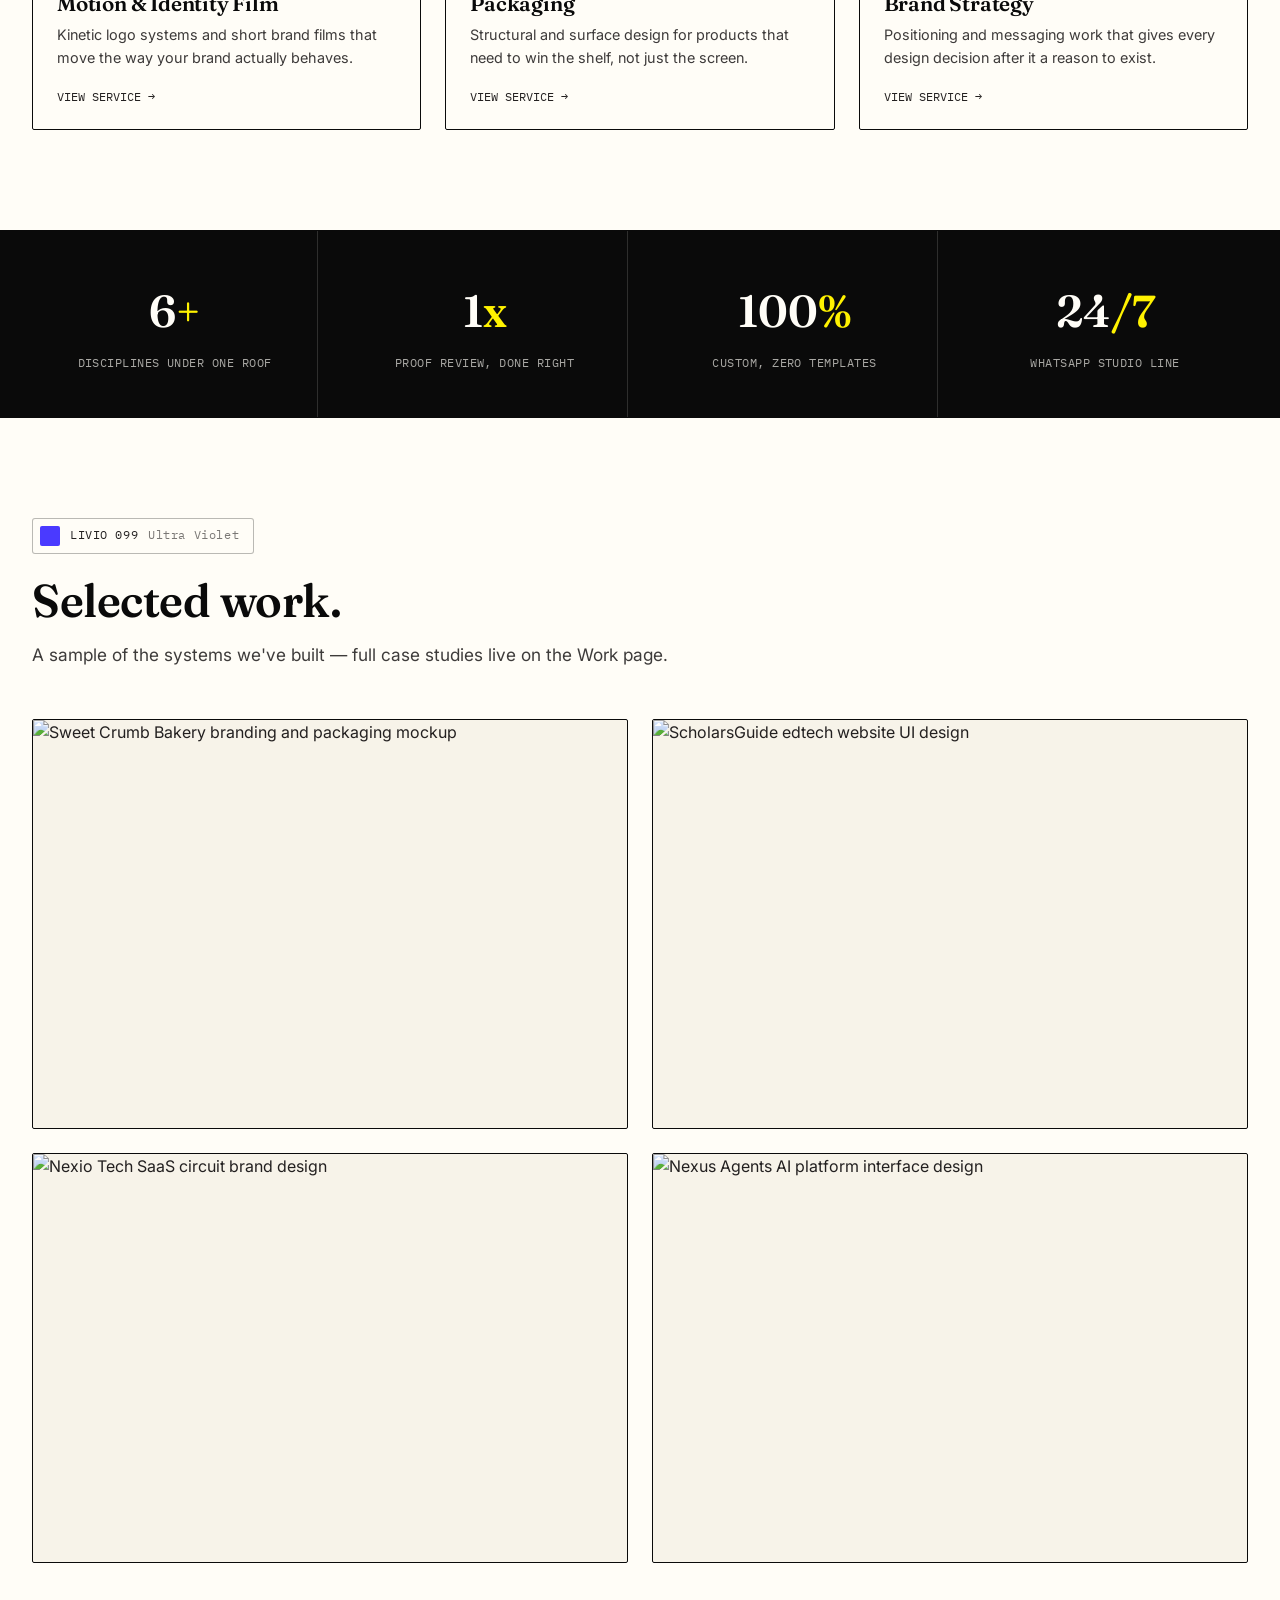
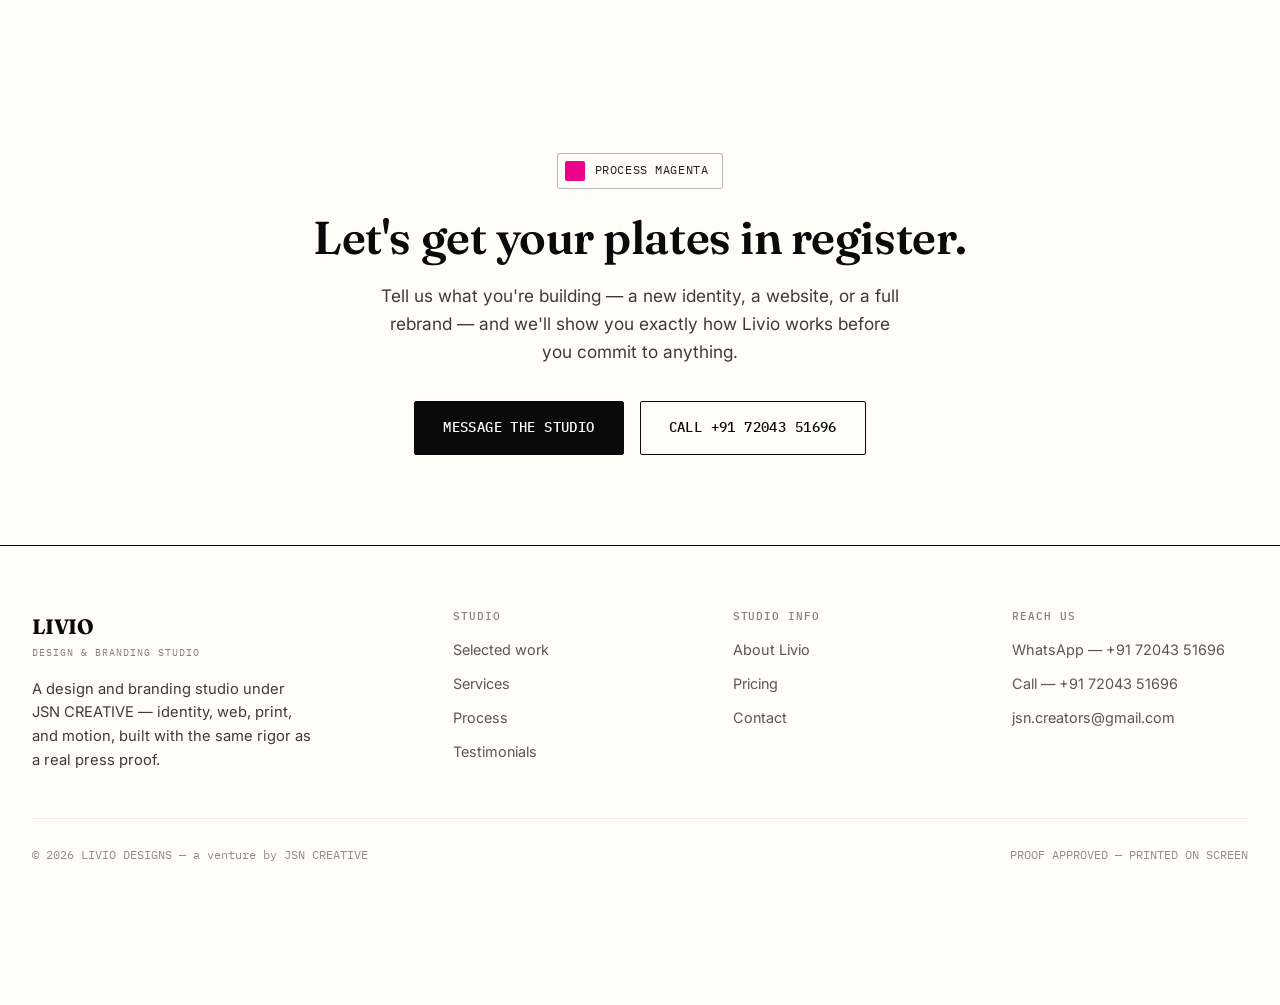
==== commit 37ed2002: "Make Livio Designs responsive for all devices with studio imagery & mobile navigation drawer" ====
--- a/index.html
+++ b/index.html
@@ -19,6 +19,10 @@
       <span>SIG. 01/09</span>
       <span>JSN CREATIVE</span>
     </div>
+    <button class="mobile-nav-toggle" aria-label="Open menu">
+      <span>Menu</span>
+      <svg viewBox="0 0 24 24" fill="none" stroke="currentColor" stroke-width="2"><path d="M4 6h16M4 12h16M4 18h16"/></svg>
+    </button>
   </div>
 </div>
 
@@ -133,19 +137,19 @@
     </div>
     <div class="grid work-strip">
       <a href="work.html" class="work-tile reveal">
-        <div class="placeholder-art" style="background:var(--chip-orange);">SC</div>
+        <img src="img/work-sweetcrumb.png" alt="Sweet Crumb Bakery branding and packaging mockup" loading="lazy">
         <div class="work-tile-overlay"><div class="wt-cat mono">IDENTITY / PRINT</div><h4>Sweet Crumb Bakery</h4></div>
       </a>
       <a href="work.html" class="work-tile reveal">
-        <div class="placeholder-art" style="background:var(--ink);">SG</div>
+        <img src="img/work-scholarsguide.png" alt="ScholarsGuide edtech website UI design" loading="lazy">
         <div class="work-tile-overlay"><div class="wt-cat mono">WEB / PRODUCT</div><h4>ScholarsGuide</h4></div>
       </a>
       <a href="work.html" class="work-tile reveal">
-        <div class="placeholder-art" style="background:var(--chip-pine);">NX</div>
+        <img src="img/work-nexio.png" alt="Nexio Tech SaaS circuit brand design" loading="lazy">
         <div class="work-tile-overlay"><div class="wt-cat mono">IDENTITY / WEB</div><h4>Nexio Tech</h4></div>
       </a>
       <a href="work.html" class="work-tile reveal">
-        <div class="placeholder-art" style="background:var(--chip-violet);">NA</div>
+        <img src="img/work-nexus.png" alt="Nexus Agents AI platform interface design" loading="lazy">
         <div class="work-tile-overlay"><div class="wt-cat mono">BRANDING / SAAS</div><h4>Nexus Agents</h4></div>
       </a>
     </div>
@@ -229,6 +233,30 @@
     <span>Chat</span>
   </a>
 </nav>
+
+<!-- Mobile Navigation Drawer Overlay -->
+<div class="mobile-drawer" aria-label="Mobile Navigation">
+  <div>
+    <div class="mobile-drawer-head">
+      <a href="index.html" class="topbar-logo" style="color:var(--stock);">LIVIO<span class="sub" style="color:rgba(255,253,247,0.5);">STUDIO NAV</span></a>
+      <button class="mobile-drawer-close">Close ✕</button>
+    </div>
+    <nav class="mobile-drawer-links">
+      <a href="index.html">Home <span class="num mono">01</span></a>
+      <a href="work.html">Selected Work <span class="num mono">02</span></a>
+      <a href="services.html">Services <span class="num mono">03</span></a>
+      <a href="process.html">Process <span class="num mono">04</span></a>
+      <a href="pricing.html">Pricing <span class="num mono">05</span></a>
+      <a href="about.html">About Studio <span class="num mono">06</span></a>
+      <a href="testimonials.html">Testimonials <span class="num mono">07</span></a>
+      <a href="contact.html">Contact Us <span class="num mono">08</span></a>
+    </nav>
+  </div>
+  <div class="mobile-drawer-footer">
+    <a href="https://wa.me/917204351696?text=Hi%20Livio%20Designs%2C%20I%20want%20to%20start%20a%20project." target="_blank" rel="noopener" class="btn btn-primary btn-block">Chat on WhatsApp →</a>
+  </div>
+</div>
+
 <script src="js/main.js" defer></script>
 </body>
 </html>
--- a/css/core.css
+++ b/css/core.css
@@ -30,8 +30,8 @@
   --dock-h: 76px;
 }
 
-* { margin: 0; padding: 0; box-sizing: border-box; }
-html { scroll-behavior: smooth; }
+* { margin: 0; padding: 0; box-sizing: border-box; -webkit-tap-highlight-color: transparent; }
+html { scroll-behavior: smooth; overflow-x: hidden; width: 100%; }
 
 body {
   background: var(--stock);
@@ -40,9 +40,11 @@
   font-size: 16px;
   line-height: 1.6;
   -webkit-font-smoothing: antialiased;
-  padding-bottom: calc(var(--dock-h) + 20px);
+  -moz-osx-font-smoothing: grayscale;
+  padding-bottom: calc(var(--dock-h) + env(safe-area-inset-bottom, 20px) + 24px);
   position: relative;
   overflow-x: hidden;
+  width: 100%;
 }
 
 /* Paper grain texture overlay */
@@ -53,23 +55,25 @@
   background-image: url("data:image/svg+xml,%3Csvg xmlns='http://www.w3.org/2000/svg' width='120' height='120'%3E%3Cfilter id='n'%3E%3CfeTurbulence type='fractalNoise' baseFrequency='0.9' numOctaves='2' stitchTiles='stitch'/%3E%3C/filter%3E%3Crect width='100%25' height='100%25' filter='url(%23n)'/%3E%3C/svg%3E");
 }
 
-.wrap { max-width: var(--maxw); margin: 0 auto; padding: 0 32px; position: relative; z-index: 2; }
-img { max-width: 100%; display: block; }
-a { color: inherit; text-decoration: none; }
-button { font-family: inherit; cursor: pointer; }
+.wrap { max-width: var(--maxw); margin: 0 auto; padding: 0 32px; position: relative; z-index: 2; width: 100%; }
+img { max-width: 100%; height: auto; display: block; object-fit: cover; }
+a { color: inherit; text-decoration: none; touch-action: manipulation; }
+button { font-family: inherit; cursor: pointer; touch-action: manipulation; }
 ul { list-style: none; }
 
 h1, h2, h3, h4 {
   font-family: var(--font-display);
   font-weight: 600;
   letter-spacing: -0.01em;
-  line-height: 1.05;
+  line-height: 1.08;
   color: var(--ink);
-}
-h1 { font-size: clamp(2.8rem, 6.5vw, 5.6rem); font-weight: 600; }
-h2 { font-size: clamp(2.1rem, 4vw, 3.4rem); }
-h3 { font-size: clamp(1.4rem, 2.2vw, 1.9rem); }
-p { color: var(--ink-soft); opacity: 0.82; }
+  overflow-wrap: break-word;
+  word-wrap: break-word;
+}
+h1 { font-size: clamp(2.2rem, 5.8vw, 5.6rem); font-weight: 600; }
+h2 { font-size: clamp(1.8rem, 3.6vw, 3.4rem); }
+h3 { font-size: clamp(1.25rem, 2.2vw, 1.9rem); }
+p { color: var(--ink-soft); opacity: 0.88; }
 
 .mono { font-family: var(--font-mono); }
 
@@ -81,7 +85,7 @@
 }
 .folio-tl { top: 18px; left: 18px; }
 .folio-tr { top: 18px; right: 18px; text-align: right; }
-@media (min-width: 900px) { .folio { display: block; } }
+@media (min-width: 992px) { .folio { display: block; } }
 
 .crop {
   position: absolute; width: 16px; height: 16px; opacity: 0.35; pointer-events: none;
@@ -100,10 +104,11 @@
   border: 1px solid var(--line-strong);
   background: var(--stock);
   margin-bottom: 22px;
+  max-width: 100%;
 }
 .chip .swatch { width: 20px; height: 20px; border-radius: 2px; flex-shrink: 0; }
-.chip .code { text-transform: uppercase; }
-.chip .name { color: var(--ink-soft); opacity: 0.6; }
+.chip .code { text-transform: uppercase; white-space: nowrap; }
+.chip .name { color: var(--ink-soft); opacity: 0.6; overflow: hidden; text-overflow: ellipsis; white-space: nowrap; }
 
 .section-chip-footer {
   display: flex; gap: 10px; flex-wrap: wrap; padding: 24px 0;
@@ -117,27 +122,35 @@
 
 /* ===== Buttons ===== */
 .btn {
-  display: inline-flex; align-items: center; gap: 10px;
-  padding: 15px 28px;
+  display: inline-flex; align-items: center; justify-content: center; gap: 10px;
+  padding: 15px 28px; min-height: 48px;
   font-family: var(--font-mono); font-weight: 500; font-size: 0.85rem;
   letter-spacing: 0.03em; text-transform: uppercase;
   border-radius: 2px; border: 1.5px solid var(--ink);
   transition: all 0.25s cubic-bezier(.2,.7,.3,1);
   white-space: nowrap; background: transparent; color: var(--ink);
+  cursor: pointer;
+}
+@media (hover: hover) {
+  .btn-primary:hover { background: var(--magenta); border-color: var(--magenta); color: var(--stock); transform: translate(-2px,-2px); box-shadow: 4px 4px 0 var(--cyan); }
+  .btn-ghost:hover { transform: translate(-2px,-2px); box-shadow: 4px 4px 0 var(--ink); }
 }
 .btn-primary { background: var(--ink); color: var(--stock); }
-.btn-primary:hover { background: var(--magenta); border-color: var(--magenta); color: var(--stock); transform: translate(-2px,-2px); box-shadow: 4px 4px 0 var(--cyan); }
-.btn-ghost:hover { transform: translate(-2px,-2px); box-shadow: 4px 4px 0 var(--ink); }
-.btn-sm { padding: 10px 18px; font-size: 0.74rem; }
+.btn-primary:active { background: var(--magenta); border-color: var(--magenta); color: var(--stock); }
+.btn-ghost:active { background: var(--stock-2); }
+.btn-sm { padding: 10px 18px; font-size: 0.74rem; min-height: 40px; }
 .btn-block { width: 100%; justify-content: center; }
 
-/* ===== Registration-mark CMYK plate motion ===== */
-.reg-wrap { position: relative; display: inline-block; }
+/* ===== Registration-mark CMYK plate motion (Chrome optimized) ===== */
+.reg-wrap { position: relative; display: inline-block; isolation: isolate; }
 .reg-plate {
   position: absolute; top: 0; left: 0; opacity: 0.72;
   transition: transform 1.1s cubic-bezier(.16,1,.3,1), opacity 1.1s ease;
   mix-blend-mode: multiply;
   pointer-events: none;
+  will-change: transform, opacity;
+  -webkit-backface-visibility: hidden;
+  backface-visibility: hidden;
 }
 .reg-wrap.in-view .reg-plate { transform: translate(0,0) !important; opacity: 1; }
 .reg-plate.c { color: var(--cyan); transform: translate(-9px,-6px); }
@@ -155,30 +168,32 @@
 
 /* ===== Bottom Dock Nav (signature element) ===== */
 .dock-nav {
-  position: fixed; bottom: 16px; left: 50%; transform: translateX(-50%);
+  position: fixed; bottom: max(16px, env(safe-area-inset-bottom, 16px)); left: 50%; transform: translateX(-50%);
   z-index: 100;
   background: rgba(10,10,10,0.94);
   backdrop-filter: blur(16px);
+  -webkit-backdrop-filter: blur(16px);
   border-radius: 22px;
-  padding: 10px 10px;
+  padding: 8px 10px;
   display: flex; align-items: center; gap: 4px;
-  box-shadow: 0 8px 30px rgba(0,0,0,0.25);
-  max-width: calc(100vw - 24px);
+  box-shadow: 0 8px 30px rgba(0,0,0,0.3);
+  max-width: calc(100vw - 20px);
   overflow-x: auto;
   scrollbar-width: none;
+  -webkit-overflow-scrolling: touch;
 }
 .dock-nav::-webkit-scrollbar { display: none; }
 .dock-item {
-  display: flex; flex-direction: column; align-items: center; gap: 4px;
-  padding: 9px 13px; border-radius: 16px;
-  color: rgba(255,253,247,0.5);
+  display: flex; flex-direction: column; align-items: center; gap: 3px;
+  padding: 8px 11px; border-radius: 16px; min-width: 52px;
+  color: rgba(255,253,247,0.55);
   transition: all 0.25s cubic-bezier(.2,.8,.3,1);
   flex-shrink: 0; position: relative;
 }
 .dock-item svg { width: 20px; height: 20px; }
 .dock-item span { font-family: var(--font-mono); font-size: 0.6rem; letter-spacing: 0.02em; text-transform: uppercase; }
-.dock-item:hover { color: rgba(255,253,247,0.85); }
-.dock-item.active { color: var(--stock); background: rgba(255,253,247,0.12); }
+@media (hover: hover) { .dock-item:hover { color: rgba(255,253,247,0.9); } }
+.dock-item.active { color: var(--stock); background: rgba(255,253,247,0.14); }
 .dock-item.active::before {
   content: ''; position: absolute; top: -3px; left: 50%; transform: translateX(-50%);
   width: 4px; height: 4px; border-radius: 50%; background: var(--magenta);
@@ -187,13 +202,39 @@
   background: var(--magenta); color: var(--stock) !important;
   border-radius: 16px; margin-left: 4px;
 }
-.dock-cta:hover { background: var(--cyan); }
+@media (hover: hover) { .dock-cta:hover { background: var(--cyan); } }
+
+/* Mobile Menu Header Drawer Toggle & Overlay */
+.mobile-nav-toggle {
+  display: none; align-items: center; gap: 8px;
+  background: var(--stock); border: 1.5px solid var(--ink);
+  padding: 8px 14px; border-radius: 4px;
+  font-family: var(--font-mono); font-size: 0.72rem; font-weight: 500;
+  color: var(--ink); text-transform: uppercase; cursor: pointer;
+}
+.mobile-nav-toggle svg { width: 18px; height: 18px; }
+
+.mobile-drawer {
+  position: fixed; inset: 0; z-index: 200;
+  background: rgba(10,10,10,0.96); backdrop-filter: blur(20px); -webkit-backdrop-filter: blur(20px);
+  color: var(--stock); padding: 24px 24px calc(24px + env(safe-area-inset-bottom, 0px));
+  display: flex; flex-direction: column; justify-content: space-between;
+  opacity: 0; pointer-events: none; transition: opacity 0.35s ease;
+}
+.mobile-drawer.is-open { opacity: 1; pointer-events: auto; }
+.mobile-drawer-head { display: flex; align-items: center; justify-content: space-between; padding-bottom: 20px; border-bottom: 1px solid rgba(255,253,247,0.15); }
+.mobile-drawer-close { background: transparent; border: 1px solid rgba(255,253,247,0.3); color: var(--stock); padding: 8px 14px; border-radius: 4px; font-family: var(--font-mono); font-size: 0.75rem; text-transform: uppercase; }
+.mobile-drawer-links { display: flex; flex-direction: column; gap: 18px; margin: 32px 0; }
+.mobile-drawer-links a { font-family: var(--font-display); font-size: 1.8rem; color: var(--stock); display: flex; align-items: center; justify-content: space-between; opacity: 0.85; transition: opacity 0.2s; }
+.mobile-drawer-links a:hover, .mobile-drawer-links a.active { opacity: 1; color: var(--magenta); }
+.mobile-drawer-links a span.num { font-family: var(--font-mono); font-size: 0.8rem; opacity: 0.4; }
+.mobile-drawer-footer { padding-top: 20px; border-top: 1px solid rgba(255,253,247,0.15); }
 
 /* Sections */
-.section { padding: 110px 0; position: relative; z-index: 2; }
-.section-sm { padding: 70px 0; }
-.section-head { max-width: 680px; margin-bottom: 60px; }
-.section-head p { margin-top: 18px; font-size: 1.08rem; }
+.section { padding: 100px 0; position: relative; z-index: 2; }
+.section-sm { padding: 60px 0; }
+.section-head { max-width: 680px; margin-bottom: 50px; }
+.section-head p { margin-top: 16px; font-size: 1.08rem; }
 
 .divider { height: 1px; background: var(--line); }
 .divider-heavy { height: 1px; background: var(--ink); opacity: 0.15; }
@@ -210,7 +251,7 @@
   position: relative;
 }
 
-/* Top utility bar (replaces traditional nav — folio + logo only) */
+/* Top utility bar */
 .topbar {
   position: relative; z-index: 5;
   padding: 22px 0;
@@ -218,7 +259,7 @@
 }
 .topbar-logo {
   font-family: var(--font-display); font-weight: 700; font-size: 1.3rem; color: var(--ink);
-  letter-spacing: -0.01em;
+  letter-spacing: -0.01em; display: inline-block;
 }
 .topbar-logo .sub { font-family: var(--font-mono); font-size: 0.62rem; letter-spacing: 0.1em; opacity: 0.5; display: block; margin-top: 2px; font-weight: 400; }
 .topbar-meta { font-family: var(--font-mono); font-size: 0.7rem; opacity: 0.5; display: flex; gap: 20px; }
@@ -230,7 +271,7 @@
 .footer-col h4 { font-family: var(--font-mono); font-size: 0.7rem; letter-spacing: 0.08em; text-transform: uppercase; opacity: 0.5; margin-bottom: 16px; font-weight: 500; color: var(--ink); }
 .footer-col a, .footer-col span { display: block; font-size: 0.9rem; margin-bottom: 11px; opacity: 0.75; transition: opacity 0.2s; }
 .footer-col a:hover { opacity: 1; color: var(--magenta); }
-.footer-bottom { display: flex; justify-content: space-between; padding-top: 26px; border-top: 1px solid var(--line); font-size: 0.78rem; font-family: var(--font-mono); opacity: 0.5; }
+.footer-bottom { display: flex; justify-content: space-between; padding-top: 26px; border-top: 1px solid var(--line); font-size: 0.78rem; font-family: var(--font-mono); opacity: 0.5; flex-wrap: wrap; gap: 12px; }
 
 /* Reveal on scroll */
 .reveal { opacity: 0; transform: translateY(22px); transition: opacity 0.7s ease, transform 0.7s cubic-bezier(.16,1,.3,1); }
@@ -245,11 +286,30 @@
   outline: 2.5px solid var(--magenta); outline-offset: 3px;
 }
 
+/* ===== Responsive Breakpoints ===== */
+@media (max-width: 1100px) {
+  .grid-4 { grid-template-columns: repeat(2, 1fr); }
+  .footer-grid { grid-template-columns: 1.4fr 1fr 1fr; }
+}
+
 @media (max-width: 920px) {
-  .grid-2, .grid-3, .grid-4 { grid-template-columns: 1fr; }
-  .footer-grid { grid-template-columns: 1fr; gap: 28px; }
+  .grid-3 { grid-template-columns: repeat(2, 1fr); }
+  .grid-2 { grid-template-columns: 1fr; }
+  .footer-grid { grid-template-columns: 1fr 1fr; gap: 32px; }
   .section { padding: 64px 0; }
   .wrap { padding: 0 20px; }
   .topbar-meta { display: none; }
-  .footer-bottom { flex-direction: column; gap: 10px; }
-}
+  .mobile-nav-toggle { display: flex; }
+}
+
+@media (max-width: 576px) {
+  .grid-4, .grid-3, .grid-2 { grid-template-columns: 1fr; }
+  .footer-grid { grid-template-columns: 1fr; gap: 28px; }
+  .wrap { padding: 0 16px; }
+  .btn { width: 100%; }
+  .dock-nav { padding: 6px 8px; border-radius: 18px; }
+  .dock-item { padding: 6px 8px; min-width: 44px; }
+  .dock-item span { font-size: 0.55rem; }
+  .footer-bottom { flex-direction: column; text-align: center; gap: 8px; }
+}
+
--- a/css/home.css
+++ b/css/home.css
@@ -3,23 +3,24 @@
 =================================================================== */
 
 .hero {
-  padding: 60px 0 80px;
+  padding: 40px 0 60px;
   position: relative;
-  min-height: 82vh;
+  min-height: 75vh;
   display: flex;
   align-items: center;
 }
 .hero-eyebrow-row {
   display: flex; align-items: center; justify-content: space-between;
-  margin-bottom: 40px;
+  margin-bottom: 32px; flex-wrap: wrap; gap: 12px;
 }
-.hero-title-wrap { position: relative; }
+.hero-title-wrap { position: relative; width: 100%; }
 .hero h1 {
-  font-size: clamp(3.2rem, 9vw, 7.4rem);
+  font-size: clamp(2.4rem, 7.5vw, 6.8rem);
   letter-spacing: -0.02em;
+  line-height: 1.05;
 }
 .hero h1 .reg-wrap { display: block; }
-.hero-sub { max-width: 560px; font-size: 1.15rem; margin: 32px 0 44px; }
+.hero-sub { max-width: 600px; font-size: clamp(1rem, 1.4vw, 1.18rem); margin: 28px 0 36px; }
 .hero-actions { display: flex; gap: 16px; align-items: center; flex-wrap: wrap; }
 
 .hero-crops { position: relative; }
@@ -27,9 +28,9 @@
 /* Marquee of chip codes */
 .chip-marquee {
   border-top: 1.5px solid var(--ink); border-bottom: 1.5px solid var(--ink);
-  padding: 18px 0; overflow: hidden; position: relative; background: var(--stock-2);
+  padding: 16px 0; overflow: hidden; position: relative; background: var(--stock-2);
 }
-.chip-marquee-track { display: flex; gap: 56px; white-space: nowrap; width: max-content; animation: cmarquee 26s linear infinite; }
+.chip-marquee-track { display: flex; gap: 48px; white-space: nowrap; width: max-content; animation: cmarquee 26s linear infinite; }
 .chip-marquee-track span { font-family: var(--font-mono); font-size: 0.8rem; display: flex; align-items: center; gap: 10px; }
 .chip-marquee-track .dot { width: 10px; height: 10px; border-radius: 2px; display: inline-block; }
 @keyframes cmarquee { from { transform: translateX(0); } to { transform: translateX(-50%); } }
@@ -37,17 +38,22 @@
 /* Chip rack — draggable feel via hover lift, click-through to services */
 .rack-grid { grid-template-columns: repeat(3, 1fr); }
 .rack-chip {
-  padding: 32px 26px 26px;
+  padding: 28px 24px 22px;
   display: flex; flex-direction: column; height: 100%;
   transition: transform 0.3s cubic-bezier(.2,.8,.3,1), box-shadow 0.3s;
   cursor: pointer;
 }
-.rack-chip:hover { transform: translateY(-8px) rotate(-0.5deg); box-shadow: 6px 10px 0 rgba(10,10,10,0.9); }
-.rack-swatch { width: 100%; height: 90px; border-radius: 2px; margin-bottom: 22px; position: relative; overflow: hidden; }
+@media (hover: hover) {
+  .rack-chip:hover { transform: translateY(-6px) rotate(-0.5deg); box-shadow: 6px 10px 0 rgba(10,10,10,0.9); }
+}
+.rack-chip:active { transform: translateY(-2px); box-shadow: 3px 5px 0 rgba(10,10,10,0.9); }
+
+.rack-swatch { width: 100%; height: 90px; border-radius: 2px; margin-bottom: 20px; position: relative; overflow: hidden; }
 .rack-swatch .code-tag {
   position: absolute; bottom: 8px; left: 8px;
   font-family: var(--font-mono); font-size: 0.62rem; color: var(--stock);
-  background: rgba(10,10,10,0.35); padding: 3px 7px; border-radius: 2px;
+  background: rgba(10,10,10,0.45); padding: 3px 7px; border-radius: 2px;
+  backdrop-filter: blur(4px);
 }
 .rack-chip h3 { margin-bottom: 8px; font-size: 1.3rem; }
 .rack-chip p { font-size: 0.9rem; flex-grow: 1; margin-bottom: 18px; }
@@ -56,40 +62,66 @@
 /* Work preview strip */
 .work-strip { grid-template-columns: repeat(2, 1fr); }
 .work-tile {
-  position: relative; overflow: hidden; aspect-ratio: 5/4;
-  border: 1.5px solid var(--ink);
+  position: relative; overflow: hidden; aspect-ratio: 16/11;
+  border: 1.5px solid var(--ink); background: var(--stock-2);
+  display: block; border-radius: 2px;
 }
-.work-tile img, .work-tile .placeholder-art { width: 100%; height: 100%; object-fit: cover; display: block; }
-.work-tile .placeholder-art { display: flex; align-items: center; justify-content: center; font-family: var(--font-display); font-size: 3rem; color: var(--stock); }
+.work-tile img {
+  width: 100%; height: 100%; object-fit: cover; display: block;
+  transition: transform 0.6s cubic-bezier(.16,1,.3,1);
+}
+@media (hover: hover) {
+  .work-tile:hover img { transform: scale(1.05); }
+  .work-tile:hover .work-tile-overlay { opacity: 1; }
+}
 .work-tile-overlay {
-  position: absolute; inset: 0; background: rgba(10,10,10,0.82);
+  position: absolute; inset: 0; background: linear-gradient(to top, rgba(10,10,10,0.92) 0%, rgba(10,10,10,0.4) 60%, transparent 100%);
   display: flex; flex-direction: column; justify-content: flex-end; padding: 24px;
   opacity: 0; transition: opacity 0.3s ease;
 }
-.work-tile:hover .work-tile-overlay { opacity: 1; }
-.work-tile-overlay .wt-cat { font-family: var(--font-mono); font-size: 0.7rem; color: var(--stock); opacity: 0.6; margin-bottom: 6px; }
-.work-tile-overlay h4 { color: var(--stock); font-size: 1.3rem; }
+.work-tile-overlay .wt-cat { font-family: var(--font-mono); font-size: 0.75rem; color: var(--stock); opacity: 0.8; margin-bottom: 6px; letter-spacing: 0.04em; }
+.work-tile-overlay h4 { color: var(--stock); font-size: 1.35rem; }
+
+/* Mobile display overlay for non-hover touch devices */
+@media (hover: none) {
+  .work-tile-overlay { opacity: 1; background: linear-gradient(to top, rgba(10,10,10,0.85) 0%, rgba(10,10,10,0.2) 70%, transparent 100%); }
+}
 
 /* Stats band */
 .stats-band { border-top: 1.5px solid var(--ink); border-bottom: 1.5px solid var(--ink); background: var(--ink); }
 .stats-grid { grid-template-columns: repeat(4, 1fr); }
-.stat-cell { padding: 48px 24px; text-align: center; border-right: 1px solid rgba(255,253,247,0.15); }
+.stat-cell { padding: 44px 20px; text-align: center; border-right: 1px solid rgba(255,253,247,0.15); }
 .stat-cell:last-child { border-right: none; }
-.stat-cell .num { font-family: var(--font-display); font-size: 2.6rem; color: var(--stock); font-weight: 600; }
+.stat-cell .num { font-family: var(--font-display); font-size: clamp(2rem, 3.5vw, 2.8rem); color: var(--stock); font-weight: 600; }
 .stat-cell .num .accent { color: var(--yellow); }
-.stat-cell .lbl { font-family: var(--font-mono); font-size: 0.72rem; color: rgba(255,253,247,0.6); margin-top: 8px; text-transform: uppercase; letter-spacing: 0.04em; }
+.stat-cell .lbl { font-family: var(--font-mono); font-size: 0.72rem; color: rgba(255,253,247,0.65); margin-top: 8px; text-transform: uppercase; letter-spacing: 0.04em; }
 
-.cta-band { padding: 110px 0; text-align: center; }
+.cta-band { padding: 90px 0; text-align: center; }
 .cta-band h2 { max-width: 720px; margin: 0 auto 20px; }
-.cta-band p { max-width: 520px; margin: 0 auto 40px; font-size: 1.08rem; }
+.cta-band p { max-width: 520px; margin: 0 auto 36px; font-size: 1.08rem; }
 .cta-actions { display: flex; gap: 16px; justify-content: center; flex-wrap: wrap; }
 
+/* Responsive adjustments */
+@media (max-width: 1100px) {
+  .rack-grid { grid-template-columns: repeat(2, 1fr); }
+}
+
 @media (max-width: 920px) {
+  .work-strip { grid-template-columns: 1fr; }
+  .stats-grid { grid-template-columns: repeat(2, 1fr); }
+  .stat-cell:nth-child(2) { border-right: none; }
+  .stat-cell { border-bottom: 1px solid rgba(255,253,247,0.15); }
+  .stat-cell:nth-child(3), .stat-cell:nth-child(4) { border-bottom: none; }
+  .hero { min-height: auto; padding: 36px 0 50px; }
+}
+
+@media (max-width: 576px) {
   .rack-grid, .work-strip, .stats-grid { grid-template-columns: 1fr; }
-  .stat-cell { border-right: none; border-bottom: 1px solid rgba(255,253,247,0.15); }
+  .stat-cell { border-right: none; border-bottom: 1px solid rgba(255,253,247,0.15); padding: 28px 16px; }
   .stat-cell:last-child { border-bottom: none; }
-  .hero { min-height: auto; padding: 40px 0 60px; }
+  .hero-actions { flex-direction: column; width: 100%; }
+  .hero-actions .btn { width: 100%; }
+  .cta-actions { flex-direction: column; width: 100%; }
+  .cta-actions .btn { width: 100%; }
 }
-@media (min-width: 640px) and (max-width: 920px) {
-  .rack-grid { grid-template-columns: repeat(2,1fr); }
-}
+
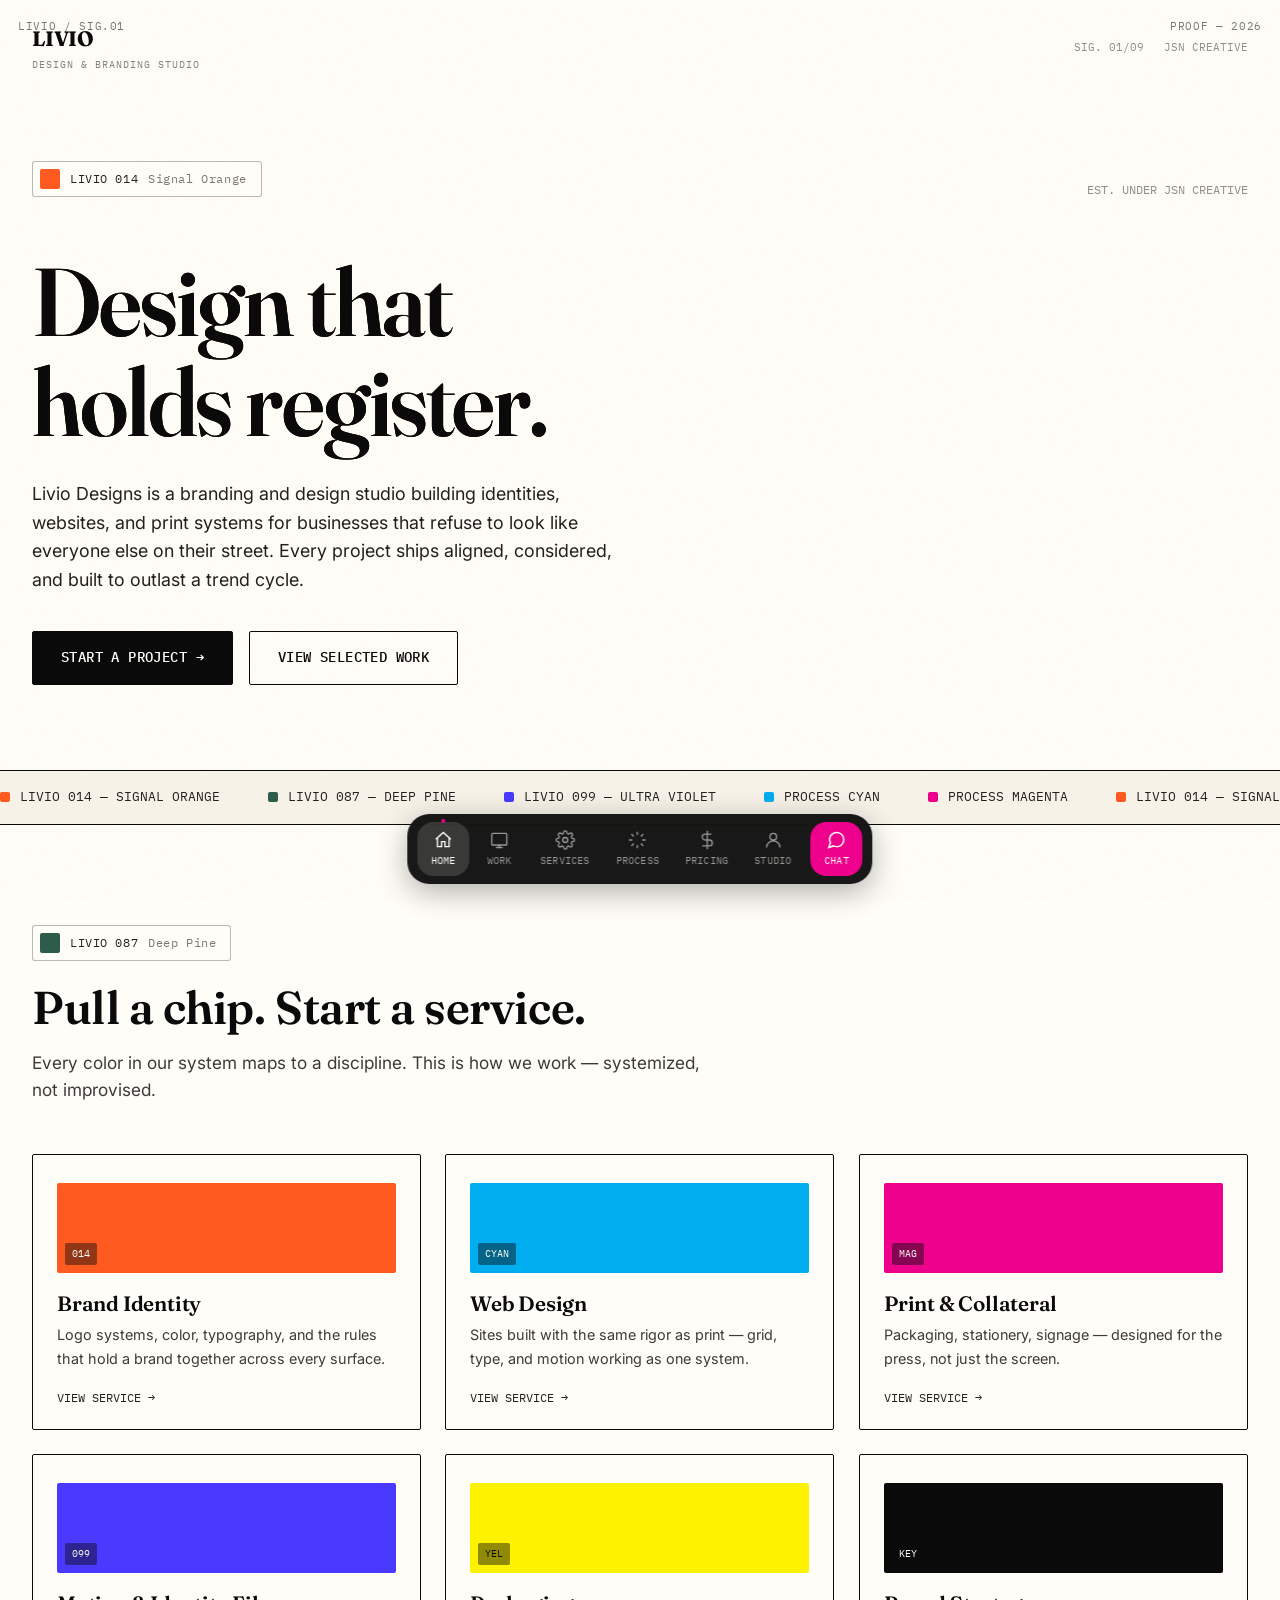
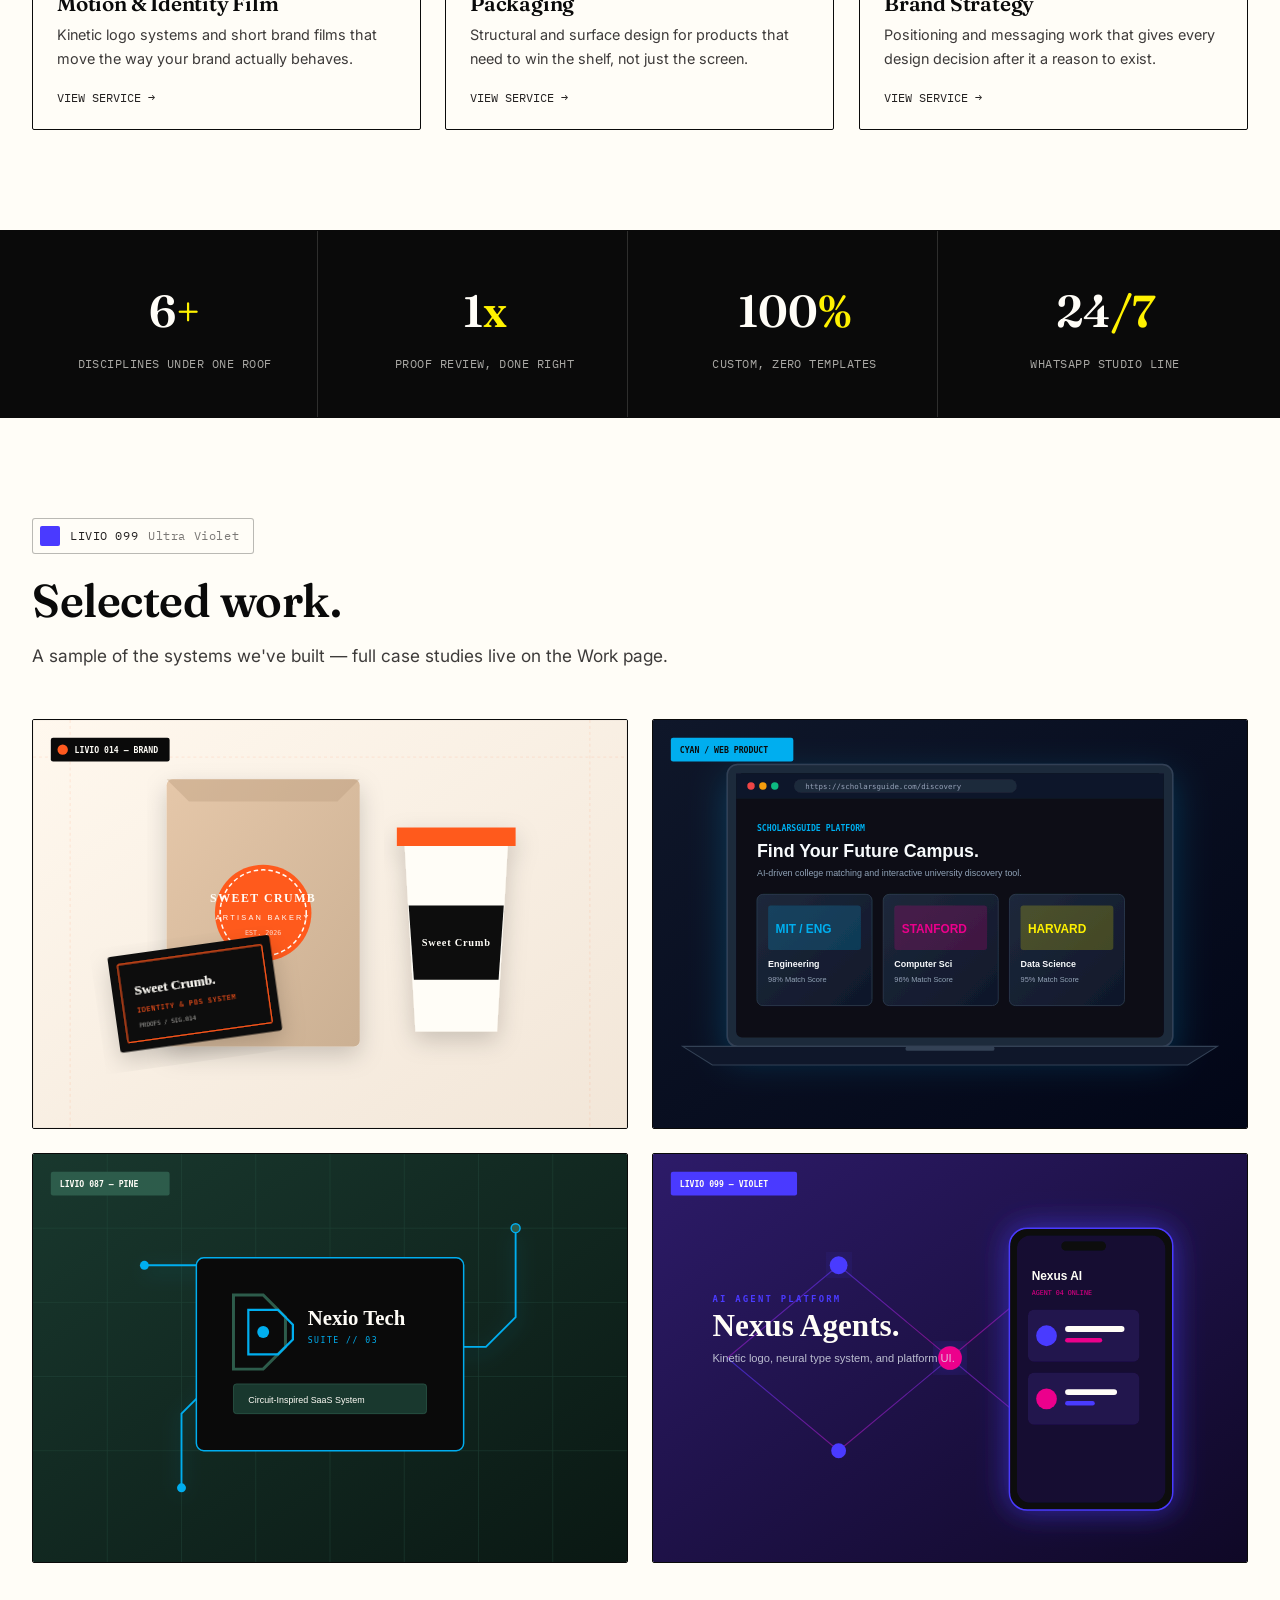
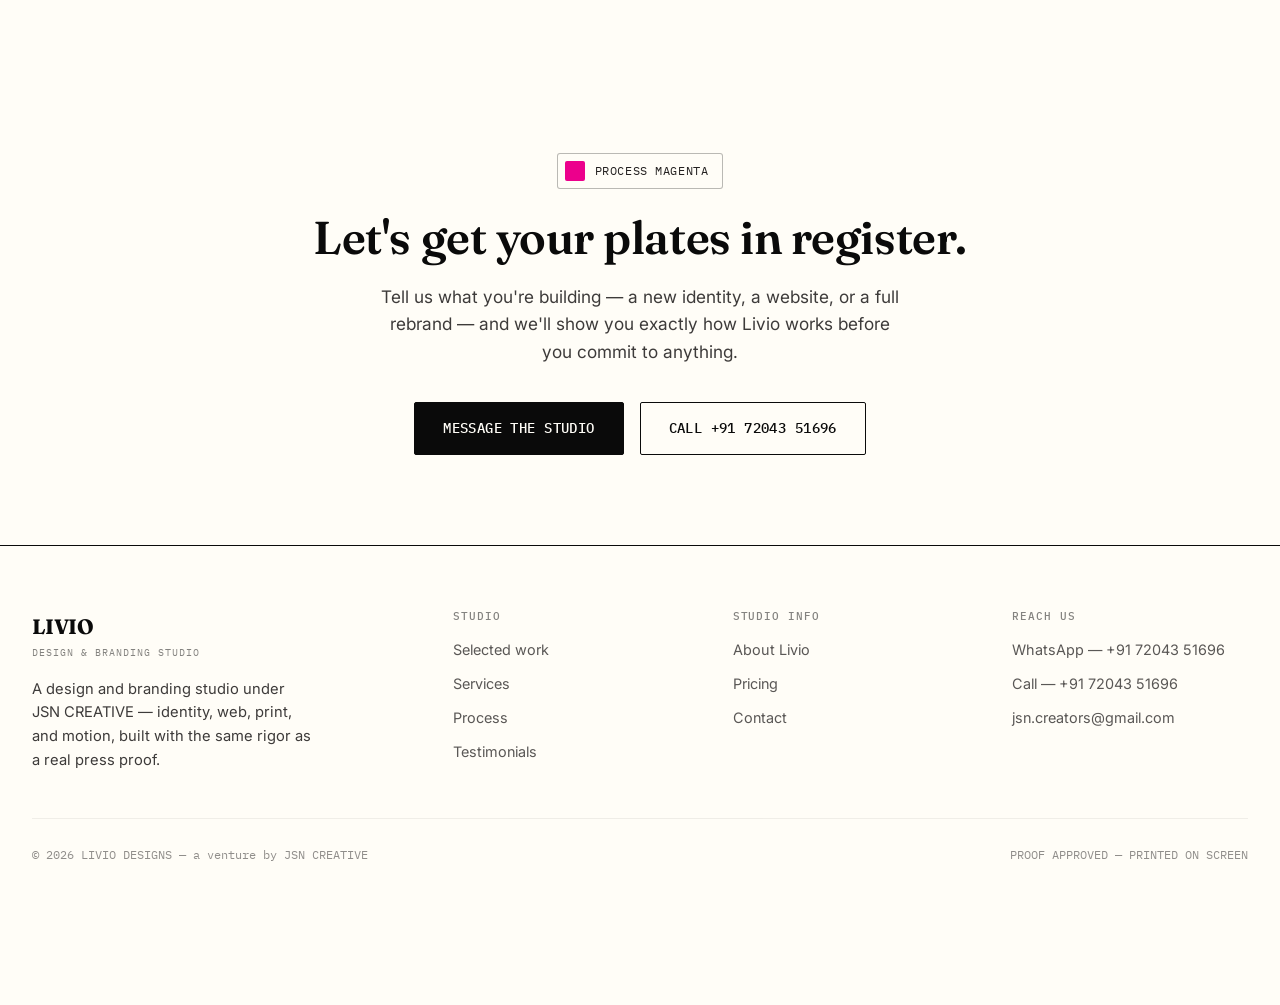
==== commit 38e7a868: "Add favicon and complete studio imagery across all pages" ====
--- a/index.html
+++ b/index.html
@@ -5,6 +5,7 @@
 <meta name="viewport" content="width=device-width, initial-scale=1.0">
 <title>Livio Designs — Brand, Web & Print Studio</title>
 <meta name="description" content="Livio Designs is a branding and design studio under JSN CREATIVE — identity, web design, print, packaging, and motion for businesses that want to stand out.">
+<link rel="icon" type="image/svg+xml" href="img/favicon.svg">
 <link rel="stylesheet" href="css/core.css">
 <link rel="stylesheet" href="css/home.css">
 </head>
@@ -137,19 +138,19 @@
     </div>
     <div class="grid work-strip">
       <a href="work.html" class="work-tile reveal">
-        <img src="img/work-sweetcrumb.png" alt="Sweet Crumb Bakery branding and packaging mockup" loading="lazy">
+        <img src="img/work-sweetcrumb.svg" alt="Sweet Crumb Bakery branding and packaging mockup" loading="lazy">
         <div class="work-tile-overlay"><div class="wt-cat mono">IDENTITY / PRINT</div><h4>Sweet Crumb Bakery</h4></div>
       </a>
       <a href="work.html" class="work-tile reveal">
-        <img src="img/work-scholarsguide.png" alt="ScholarsGuide edtech website UI design" loading="lazy">
+        <img src="img/work-scholarsguide.svg" alt="ScholarsGuide edtech website UI design" loading="lazy">
         <div class="work-tile-overlay"><div class="wt-cat mono">WEB / PRODUCT</div><h4>ScholarsGuide</h4></div>
       </a>
       <a href="work.html" class="work-tile reveal">
-        <img src="img/work-nexio.png" alt="Nexio Tech SaaS circuit brand design" loading="lazy">
+        <img src="img/work-nexio.svg" alt="Nexio Tech SaaS circuit brand design" loading="lazy">
         <div class="work-tile-overlay"><div class="wt-cat mono">IDENTITY / WEB</div><h4>Nexio Tech</h4></div>
       </a>
       <a href="work.html" class="work-tile reveal">
-        <img src="img/work-nexus.png" alt="Nexus Agents AI platform interface design" loading="lazy">
+        <img src="img/work-nexus.svg" alt="Nexus Agents AI platform interface design" loading="lazy">
         <div class="work-tile-overlay"><div class="wt-cat mono">BRANDING / SAAS</div><h4>Nexus Agents</h4></div>
       </a>
     </div>
--- a/css/core.css
+++ b/css/core.css
@@ -244,12 +244,91 @@
 .grid-3 { grid-template-columns: repeat(3, 1fr); }
 .grid-4 { grid-template-columns: repeat(4, 1fr); }
 
+/* ===== Professional Keyframes & Micro-Animations ===== */
+@keyframes pulseGlow {
+  0%, 100% { opacity: 0.8; transform: scale(1); }
+  50% { opacity: 1; transform: scale(1.04); }
+}
+
+@keyframes plateSnap {
+  0% { transform: scale(0.96) translate(0, 0); opacity: 0.7; }
+  50% { transform: scale(1.02) translate(-2px, -2px); }
+  100% { transform: scale(1) translate(0, 0); opacity: 1; }
+}
+
+@keyframes shimmerSlide {
+  0% { transform: translateX(-100%); }
+  100% { transform: translateX(100%); }
+}
+
+@keyframes marqueeInfinite {
+  0% { transform: translateX(0); }
+  100% { transform: translateX(-50%); }
+}
+
+/* Smooth Scroll Reveal */
+.reveal {
+  opacity: 0;
+  transform: translateY(32px);
+  will-change: opacity, transform;
+  transition: opacity 0.75s cubic-bezier(0.16, 1, 0.3, 1), transform 0.75s cubic-bezier(0.16, 1, 0.3, 1);
+}
+.reveal.is-visible, body:not(.js-active) .reveal {
+  opacity: 1;
+  transform: translateY(0);
+}
+
+/* Panel & Card Hover Elevation */
 .panel {
   border: 1.5px solid var(--ink);
   border-radius: 2px;
   background: var(--stock);
   position: relative;
-}
+  transition: transform 0.35s cubic-bezier(0.16, 1, 0.3, 1), box-shadow 0.35s cubic-bezier(0.16, 1, 0.3, 1), border-color 0.35s ease;
+}
+@media (hover: hover) {
+  .panel:hover {
+    transform: translateY(-4px);
+    box-shadow: 0 16px 36px rgba(10,10,10,0.08);
+    border-color: var(--ink);
+  }
+}
+
+/* Button Animations */
+.btn {
+  position: relative;
+  overflow: hidden;
+  transition: transform 0.25s cubic-bezier(0.16, 1, 0.3, 1), background-color 0.25s ease, box-shadow 0.25s ease, border-color 0.25s ease;
+}
+@media (hover: hover) {
+  .btn:hover {
+    transform: translateY(-2px);
+  }
+  .btn-primary:hover {
+    background: var(--cyan);
+    box-shadow: 4px 4px 0 var(--ink);
+  }
+  .btn-ghost:hover {
+    background: var(--ink);
+    color: var(--stock);
+  }
+}
+.btn:active {
+  transform: translateY(0) scale(0.98);
+}
+
+/* Mobile Drawer Staggered Link Animation */
+.mobile-drawer.is-open .mobile-drawer-links a {
+  animation: plateSnap 0.4s cubic-bezier(0.16, 1, 0.3, 1) forwards;
+}
+.mobile-drawer.is-open .mobile-drawer-links a:nth-child(1) { animation-delay: 0.05s; }
+.mobile-drawer.is-open .mobile-drawer-links a:nth-child(2) { animation-delay: 0.1s; }
+.mobile-drawer.is-open .mobile-drawer-links a:nth-child(3) { animation-delay: 0.15s; }
+.mobile-drawer.is-open .mobile-drawer-links a:nth-child(4) { animation-delay: 0.2s; }
+.mobile-drawer.is-open .mobile-drawer-links a:nth-child(5) { animation-delay: 0.25s; }
+.mobile-drawer.is-open .mobile-drawer-links a:nth-child(6) { animation-delay: 0.3s; }
+.mobile-drawer.is-open .mobile-drawer-links a:nth-child(7) { animation-delay: 0.35s; }
+.mobile-drawer.is-open .mobile-drawer-links a:nth-child(8) { animation-delay: 0.4s; }
 
 /* Top utility bar */
 .topbar {
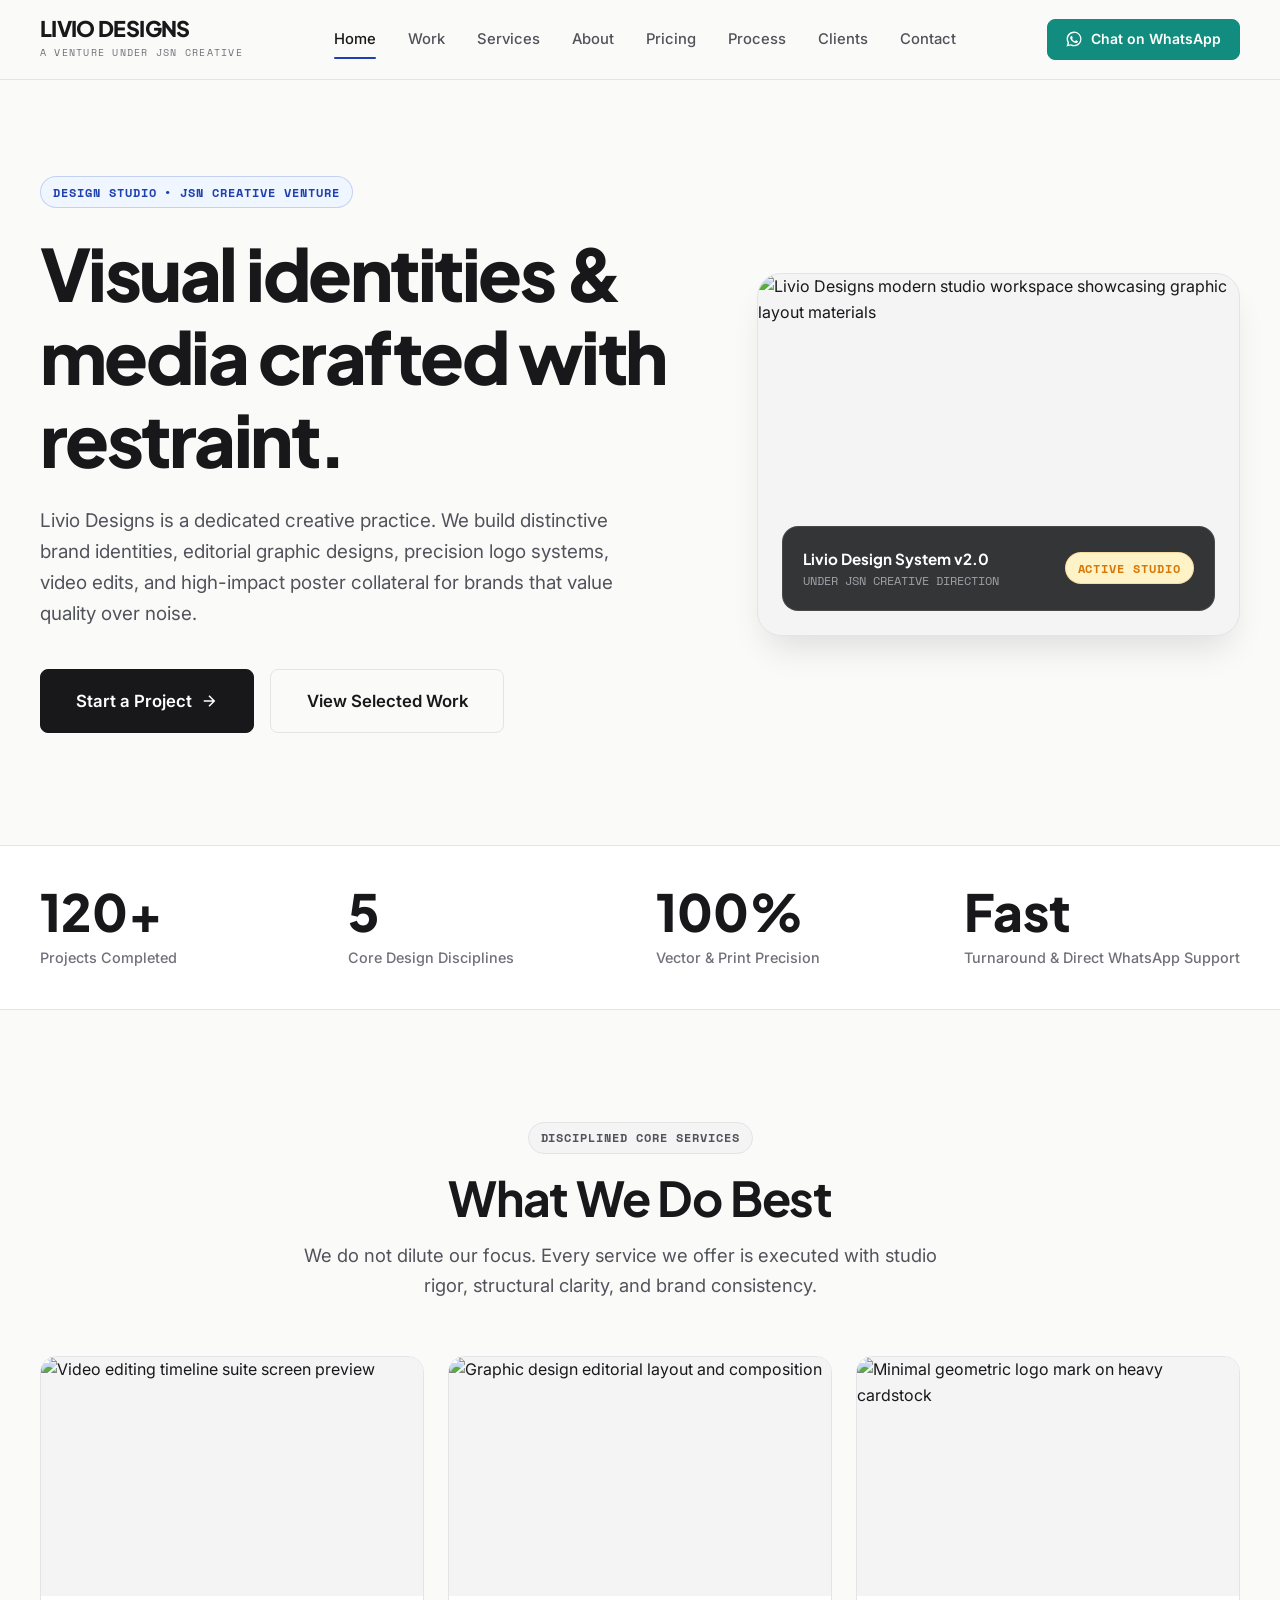
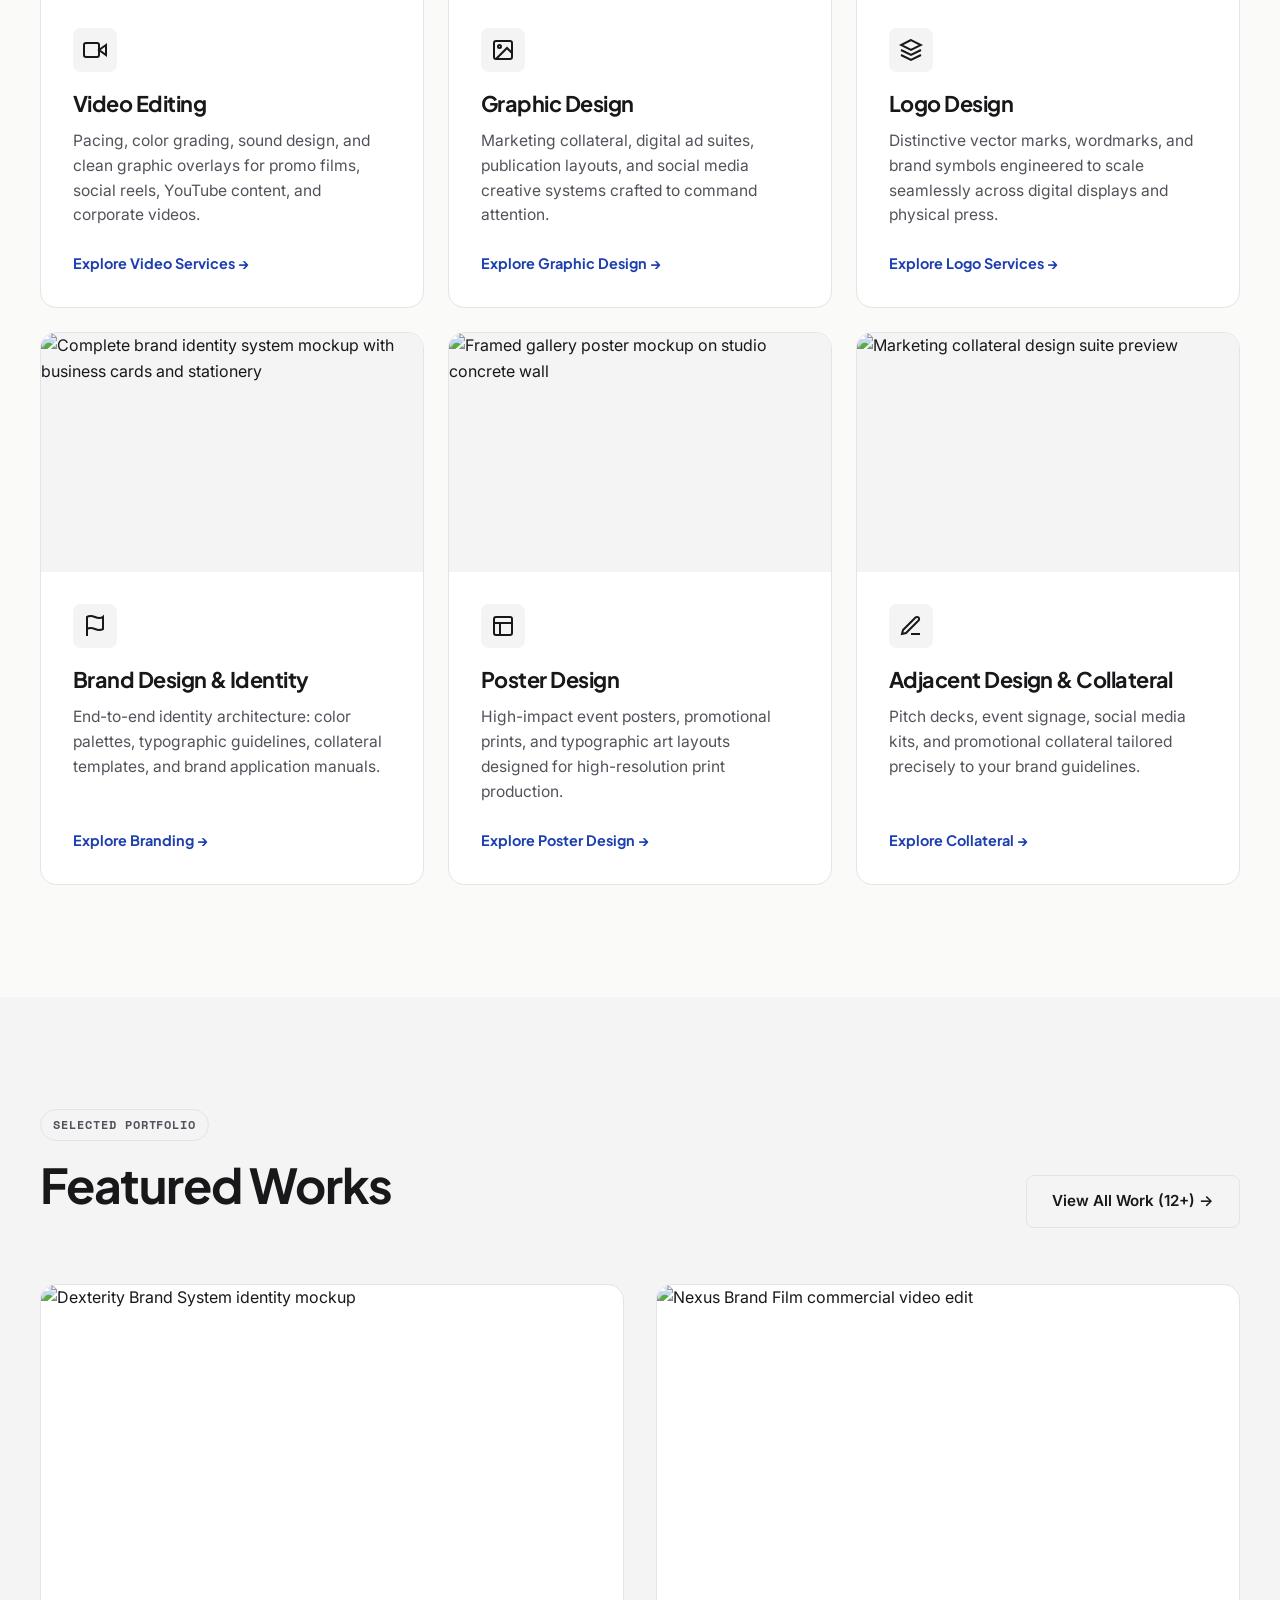
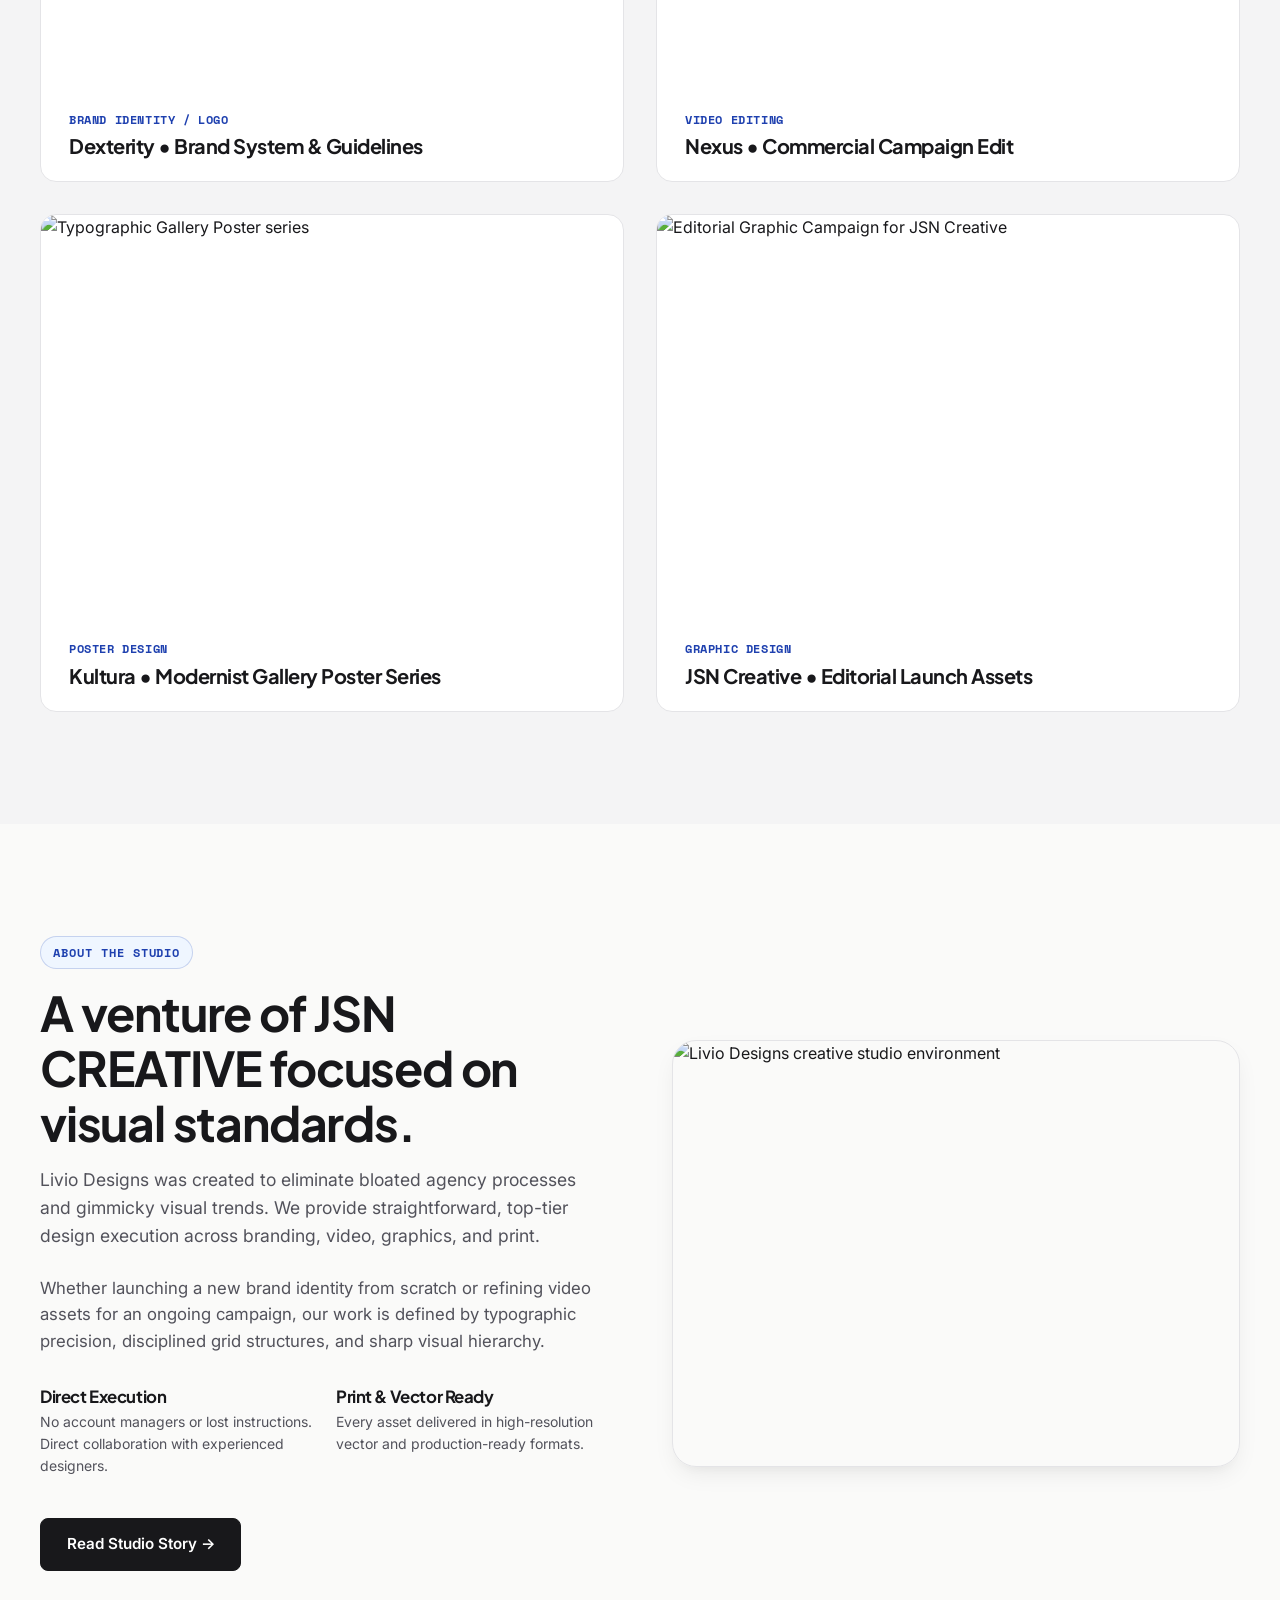
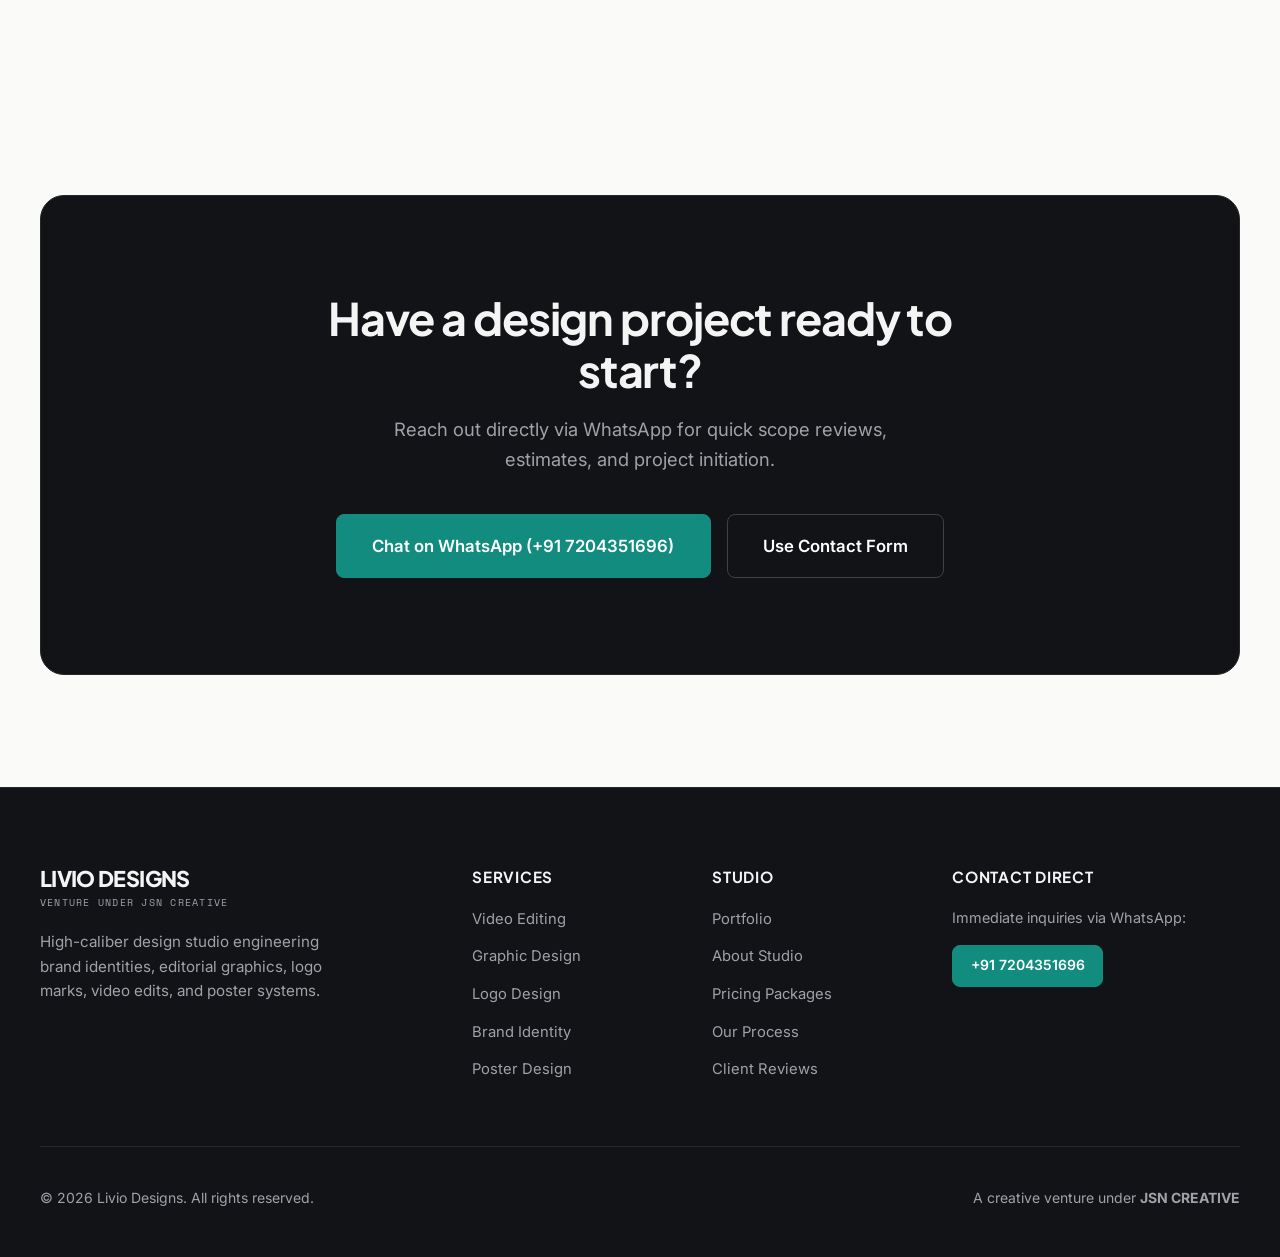
==== commit 61ea1a34: "Add favicon and complete studio imagery across all pages" ====
--- a/index.html
+++ b/index.html
@@ -1,263 +1,391 @@
 <!DOCTYPE html>
 <html lang="en">
 <head>
-<meta charset="UTF-8">
-<meta name="viewport" content="width=device-width, initial-scale=1.0">
-<title>Livio Designs — Brand, Web & Print Studio</title>
-<meta name="description" content="Livio Designs is a branding and design studio under JSN CREATIVE — identity, web design, print, packaging, and motion for businesses that want to stand out.">
-<link rel="icon" type="image/svg+xml" href="img/favicon.svg">
-<link rel="stylesheet" href="css/core.css">
-<link rel="stylesheet" href="css/home.css">
+  <meta charset="UTF-8">
+  <meta name="viewport" content="width=device-width, initial-scale=1.0">
+  <title>Livio Designs — Premium Design Studio | JSN CREATIVE</title>
+  <meta name="description" content="Livio Designs is a premier creative design studio under JSN CREATIVE specializing in Video Editing, Graphic Design, Logo Design, Brand Identity, and Poster Design. Built with restraint and precision.">
+  <link rel="icon" type="image/svg+xml" href="img/favicon.svg">
+  <link rel="stylesheet" href="css/core.css">
+  <link rel="stylesheet" href="css/home.css">
 </head>
 <body>
-<div class="folio folio-tl">LIVIO / SIG.01</div>
-<div class="folio folio-tr">PROOF — 2026</div>
-
-<div class="wrap">
-  <div class="topbar">
-    <a href="index.html" class="topbar-logo">LIVIO<span class="sub">DESIGN &amp; BRANDING STUDIO</span></a>
-    <div class="topbar-meta mono">
-      <span>SIG. 01/09</span>
-      <span>JSN CREATIVE</span>
-    </div>
-    <button class="mobile-nav-toggle" aria-label="Open menu">
-      <span>Menu</span>
-      <svg viewBox="0 0 24 24" fill="none" stroke="currentColor" stroke-width="2"><path d="M4 6h16M4 12h16M4 18h16"/></svg>
-    </button>
+
+  <!-- Header / Navigation -->
+  <header class="header">
+    <div class="wrap header-inner">
+      <a href="index.html" class="brand-logo" aria-label="Livio Designs Home">
+        <span class="brand-name">LIVIO DESIGNS</span>
+        <span class="brand-sub">A VENTURE UNDER JSN CREATIVE</span>
+      </a>
+
+      <nav class="nav-desktop" aria-label="Main Navigation">
+        <a href="index.html" class="nav-link active">Home</a>
+        <a href="work.html" class="nav-link">Work</a>
+        <a href="services.html" class="nav-link">Services</a>
+        <a href="about.html" class="nav-link">About</a>
+        <a href="pricing.html" class="nav-link">Pricing</a>
+        <a href="process.html" class="nav-link">Process</a>
+        <a href="testimonials.html" class="nav-link">Clients</a>
+        <a href="contact.html" class="nav-link">Contact</a>
+      </nav>
+
+      <div class="header-cta">
+        <a href="https://wa.me/917204351696?text=Hi%20Livio%20Designs%2C%20I%20would%20like%20to%20discuss%20a%20new%20design%20project." target="_blank" rel="noopener" class="btn btn-whatsapp btn-sm">
+          <svg width="18" height="18" viewBox="0 0 24 24" fill="currentColor"><path d="M12.04 2c-5.46 0-9.91 4.45-9.91 9.91 0 1.75.46 3.45 1.32 4.95L2.05 22l5.25-1.38c1.45.79 3.08 1.21 4.74 1.21 5.46 0 9.91-4.45 9.91-9.91 0-2.65-1.03-5.14-2.9-7.01A9.84 9.84 0 0012.04 2zm.01 1.67c4.54 0 8.24 3.7 8.24 8.24 0 2.2-.86 4.27-2.42 5.82a8.18 8.18 0 01-5.82 2.42c-1.42 0-2.82-.37-4.06-1.07l-.29-.17-3.02.79.81-2.95-.19-.31a8.17 8.17 0 01-1.25-4.33c0-4.54 3.7-8.24 8.24-8.24zm4.51 10.96c-.25-.13-1.47-.72-1.7-.81-.23-.08-.39-.13-.56.13-.17.25-.64.81-.79.98-.15.17-.3.19-.55.07-.25-.13-1.06-.39-2.02-1.25-.74-.66-1.25-1.48-1.39-1.73-.15-.25-.02-.38.11-.51.11-.11.25-.29.37-.44.13-.15.17-.25.25-.42.08-.17.04-.31-.02-.44-.06-.13-.56-1.35-.77-1.85-.2-.49-.4-.42-.55-.43l-.47-.01c-.17 0-.44.06-.67.31-.23.25-.88.86-.88 2.1 0 1.24.9 2.44 1.03 2.61.13.17 1.77 2.71 4.3 3.8.6.26 1.07.41 1.44.53.61.19 1.16.16 1.6.1.49-.07 1.47-.6 1.68-1.18.21-.58.21-1.07.15-1.18-.06-.11-.22-.17-.47-.3z"/></svg>
+          Chat on WhatsApp
+        </a>
+      </div>
+
+      <button class="mobile-toggle" aria-label="Toggle navigation menu" aria-expanded="false">
+        <svg width="22" height="22" viewBox="0 0 24 24" fill="none" stroke="currentColor" stroke-width="2" stroke-linecap="round"><path d="M4 6h16M4 12h16M4 18h16"/></svg>
+      </button>
+    </div>
+  </header>
+
+  <!-- Mobile Overlay Menu -->
+  <div class="mobile-menu" aria-label="Mobile Navigation">
+    <ul class="mobile-nav-list">
+      <li><a href="index.html" class="mobile-nav-link active">Home</a></li>
+      <li><a href="work.html" class="mobile-nav-link">Work</a></li>
+      <li><a href="services.html" class="mobile-nav-link">Services</a></li>
+      <li><a href="about.html" class="mobile-nav-link">About Studio</a></li>
+      <li><a href="pricing.html" class="mobile-nav-link">Pricing &amp; Packages</a></li>
+      <li><a href="process.html" class="mobile-nav-link">Our Process</a></li>
+      <li><a href="testimonials.html" class="mobile-nav-link">Client Reviews</a></li>
+      <li><a href="contact.html" class="mobile-nav-link">Contact Us</a></li>
+    </ul>
+
+    <div class="mobile-footer">
+      <a href="https://wa.me/917204351696?text=Hi%20Livio%20Designs%2C%20I%20want%20to%20start%20a%20new%20project." target="_blank" rel="noopener" class="btn btn-whatsapp style-full">
+        Start Project on WhatsApp
+      </a>
+      <a href="tel:+917204351696" class="btn btn-outline style-full">Direct Call: +91 7204351696</a>
+    </div>
   </div>
-</div>
-
-<section class="hero">
-  <div class="wrap">
-    <div class="hero-eyebrow-row reveal">
-      <div class="chip"><span class="swatch" style="background:var(--chip-orange);"></span><span class="code">LIVIO 014</span><span class="name">Signal Orange</span></div>
-      <div class="mono" style="font-size:0.72rem; opacity:0.5;">EST. UNDER JSN CREATIVE</div>
-    </div>
-    <div class="hero-title-wrap">
-      <h1><span class="reg-wrap" style="">
-    <span class="reg-plate c" aria-hidden="true">Design that</span>
-    <span class="reg-plate m" aria-hidden="true">Design that</span>
-    <span class="reg-plate y" aria-hidden="true">Design that</span>
-    <span class="reg-base">Design that</span>
-  </span></h1>
-      <h1><span class="reg-wrap" style="">
-    <span class="reg-plate c" aria-hidden="true">holds register.</span>
-    <span class="reg-plate m" aria-hidden="true">holds register.</span>
-    <span class="reg-plate y" aria-hidden="true">holds register.</span>
-    <span class="reg-base">holds register.</span>
-  </span></h1>
-    </div>
-    <p class="hero-sub reveal">Livio Designs is a branding and design studio building identities, websites, and print systems for businesses that refuse to look like everyone else on their street. Every project ships aligned, considered, and built to outlast a trend cycle.</p>
-    <div class="hero-actions reveal">
-      <a href="https://wa.me/917204351696?text=Hi%20Livio%20Designs%2C%20I%20want%20to%20start%20a%20project." target="_blank" rel="noopener" class="btn btn-primary">Start a project →</a>
-      <a href="work.html" class="btn btn-ghost">View selected work</a>
+
+  <!-- Hero Section -->
+  <section class="hero-section">
+    <div class="wrap">
+      <div class="hero-grid">
+        <div class="hero-content">
+          <div class="hero-eyebrow reveal">
+            <span class="spec-tag spec-tag-blue">DESIGN STUDIO &bull; JSN CREATIVE VENTURE</span>
+          </div>
+          <h1 class="hero-title reveal">Visual identities &amp; media crafted with restraint.</h1>
+          <p class="hero-sub reveal">Livio Designs is a dedicated creative practice. We build distinctive brand identities, editorial graphic designs, precision logo systems, video edits, and high-impact poster collateral for brands that value quality over noise.</p>
+          <div class="hero-actions reveal">
+            <a href="https://wa.me/917204351696?text=Hi%20Livio%20Designs%2C%20I%20would%20like%20to%20discuss%20a%20new%20design%20project." target="_blank" rel="noopener" class="btn btn-primary btn-lg">
+              Start a Project
+              <svg width="18" height="18" viewBox="0 0 24 24" fill="none" stroke="currentColor" stroke-width="2"><path d="M5 12h14M12 5l7 7-7 7"/></svg>
+            </a>
+            <a href="work.html" class="btn btn-outline btn-lg">View Selected Work</a>
+          </div>
+        </div>
+
+        <div class="hero-media-wrap reveal">
+          <img src="https://images.unsplash.com/photo-1600132806370-bf17e65e942f?auto=format&fit=crop&w=1400&q=80" alt="Livio Designs modern studio workspace showcasing graphic layout materials" width="700" height="525">
+          <div class="hero-media-badge">
+            <div>
+              <div class="hero-badge-title">Livio Design System v2.0</div>
+              <div class="hero-badge-sub">UNDER JSN CREATIVE DIRECTION</div>
+            </div>
+            <span class="spec-tag spec-tag-accent">ACTIVE STUDIO</span>
+          </div>
+        </div>
+      </div>
+    </div>
+  </section>
+
+  <!-- Metrics / Stats Bar -->
+  <div class="stats-bar">
+    <div class="wrap">
+      <div class="stats-grid">
+        <div class="stat-item reveal">
+          <span class="stat-number">120+</span>
+          <span class="stat-label">Projects Completed</span>
+        </div>
+        <div class="stat-item reveal">
+          <span class="stat-number">5</span>
+          <span class="stat-label">Core Design Disciplines</span>
+        </div>
+        <div class="stat-item reveal">
+          <span class="stat-number">100%</span>
+          <span class="stat-label">Vector &amp; Print Precision</span>
+        </div>
+        <div class="stat-item reveal">
+          <span class="stat-number">Fast</span>
+          <span class="stat-label">Turnaround &amp; Direct WhatsApp Support</span>
+        </div>
+      </div>
     </div>
   </div>
-</section>
-
-<div class="chip-marquee">
-  <div class="chip-marquee-track mono">
-    <span><span class="dot" style="background:var(--chip-orange);"></span>LIVIO 014 — SIGNAL ORANGE</span>
-    <span><span class="dot" style="background:var(--chip-pine);"></span>LIVIO 087 — DEEP PINE</span>
-    <span><span class="dot" style="background:var(--chip-violet);"></span>LIVIO 099 — ULTRA VIOLET</span>
-    <span><span class="dot" style="background:var(--cyan);"></span>PROCESS CYAN</span>
-    <span><span class="dot" style="background:var(--magenta);"></span>PROCESS MAGENTA</span>
-    <span><span class="dot" style="background:var(--chip-orange);"></span>LIVIO 014 — SIGNAL ORANGE</span>
-    <span><span class="dot" style="background:var(--chip-pine);"></span>LIVIO 087 — DEEP PINE</span>
-    <span><span class="dot" style="background:var(--chip-violet);"></span>LIVIO 099 — ULTRA VIOLET</span>
-    <span><span class="dot" style="background:var(--cyan);"></span>PROCESS CYAN</span>
-    <span><span class="dot" style="background:var(--magenta);"></span>PROCESS MAGENTA</span>
-  </div>
-</div>
-
-<section class="section" id="services-rack">
-  <div class="wrap">
-    <div class="section-head reveal">
-      <div class="chip"><span class="swatch" style="background:var(--chip-pine);"></span><span class="code">LIVIO 087</span><span class="name">Deep Pine</span></div>
-      <h2>Pull a chip. Start a service.</h2>
-      <p>Every color in our system maps to a discipline. This is how we work — systemized, not improvised.</p>
-    </div>
-    <div class="grid rack-grid">
-      <div class="panel rack-chip reveal" onclick="location.href='services.html#identity'">
-        <div class="rack-swatch" style="background:var(--chip-orange);"><span class="code-tag mono">014</span></div>
-        <h3>Brand Identity</h3>
-        <p>Logo systems, color, typography, and the rules that hold a brand together across every surface.</p>
-        <span class="rack-link">View service →</span>
-      </div>
-      <div class="panel rack-chip reveal" onclick="location.href='services.html#web'">
-        <div class="rack-swatch" style="background:var(--cyan);"><span class="code-tag mono">CYAN</span></div>
-        <h3>Web Design</h3>
-        <p>Sites built with the same rigor as print — grid, type, and motion working as one system.</p>
-        <span class="rack-link">View service →</span>
-      </div>
-      <div class="panel rack-chip reveal" onclick="location.href='services.html#print'">
-        <div class="rack-swatch" style="background:var(--magenta);"><span class="code-tag mono">MAG</span></div>
-        <h3>Print &amp; Collateral</h3>
-        <p>Packaging, stationery, signage — designed for the press, not just the screen.</p>
-        <span class="rack-link">View service →</span>
-      </div>
-      <div class="panel rack-chip reveal" onclick="location.href='services.html#motion'">
-        <div class="rack-swatch" style="background:var(--chip-violet);"><span class="code-tag mono">099</span></div>
-        <h3>Motion &amp; Identity Film</h3>
-        <p>Kinetic logo systems and short brand films that move the way your brand actually behaves.</p>
-        <span class="rack-link">View service →</span>
-      </div>
-      <div class="panel rack-chip reveal" onclick="location.href='services.html#packaging'">
-        <div class="rack-swatch" style="background:var(--yellow);"><span class="code-tag mono" style="color:var(--ink);">YEL</span></div>
-        <h3>Packaging</h3>
-        <p>Structural and surface design for products that need to win the shelf, not just the screen.</p>
-        <span class="rack-link">View service →</span>
-      </div>
-      <div class="panel rack-chip reveal" onclick="location.href='services.html#strategy'">
-        <div class="rack-swatch" style="background:var(--ink);"><span class="code-tag mono">KEY</span></div>
-        <h3>Brand Strategy</h3>
-        <p>Positioning and messaging work that gives every design decision after it a reason to exist.</p>
-        <span class="rack-link">View service →</span>
-      </div>
-    </div>
-  </div>
-</section>
-
-<section class="stats-band">
-  <div class="wrap">
-    <div class="grid stats-grid">
-      <div class="stat-cell reveal"><div class="num">6<span class="accent">+</span></div><div class="lbl">Disciplines under one roof</div></div>
-      <div class="stat-cell reveal"><div class="num">1<span class="accent">x</span></div><div class="lbl">Proof review, done right</div></div>
-      <div class="stat-cell reveal"><div class="num">100<span class="accent">%</span></div><div class="lbl">Custom, zero templates</div></div>
-      <div class="stat-cell reveal"><div class="num">24<span class="accent">/7</span></div><div class="lbl">WhatsApp studio line</div></div>
-    </div>
-  </div>
-</section>
-
-<section class="section">
-  <div class="wrap">
-    <div class="section-head reveal">
-      <div class="chip"><span class="swatch" style="background:var(--chip-violet);"></span><span class="code">LIVIO 099</span><span class="name">Ultra Violet</span></div>
-      <h2>Selected work.</h2>
-      <p>A sample of the systems we've built — full case studies live on the Work page.</p>
-    </div>
-    <div class="grid work-strip">
-      <a href="work.html" class="work-tile reveal">
-        <img src="img/work-sweetcrumb.svg" alt="Sweet Crumb Bakery branding and packaging mockup" loading="lazy">
-        <div class="work-tile-overlay"><div class="wt-cat mono">IDENTITY / PRINT</div><h4>Sweet Crumb Bakery</h4></div>
-      </a>
-      <a href="work.html" class="work-tile reveal">
-        <img src="img/work-scholarsguide.svg" alt="ScholarsGuide edtech website UI design" loading="lazy">
-        <div class="work-tile-overlay"><div class="wt-cat mono">WEB / PRODUCT</div><h4>ScholarsGuide</h4></div>
-      </a>
-      <a href="work.html" class="work-tile reveal">
-        <img src="img/work-nexio.svg" alt="Nexio Tech SaaS circuit brand design" loading="lazy">
-        <div class="work-tile-overlay"><div class="wt-cat mono">IDENTITY / WEB</div><h4>Nexio Tech</h4></div>
-      </a>
-      <a href="work.html" class="work-tile reveal">
-        <img src="img/work-nexus.svg" alt="Nexus Agents AI platform interface design" loading="lazy">
-        <div class="work-tile-overlay"><div class="wt-cat mono">BRANDING / SAAS</div><h4>Nexus Agents</h4></div>
-      </a>
-    </div>
-  </div>
-</section>
-
-<section class="cta-band">
-  <div class="wrap reveal">
-    <div class="chip" style="margin: 0 auto 24px; justify-content:center;"><span class="swatch" style="background:var(--magenta);"></span><span class="code">PROCESS MAGENTA</span></div>
-    <h2>Let's get your plates in register.</h2>
-    <p>Tell us what you're building — a new identity, a website, or a full rebrand — and we'll show you exactly how Livio works before you commit to anything.</p>
-    <div class="cta-actions">
-      <a href="https://wa.me/917204351696?text=Hi%20Livio%20Designs%2C%20I%20want%20to%20discuss%20a%20design%20project." target="_blank" rel="noopener" class="btn btn-primary">Message the studio</a>
-      <a href="tel:+917204351696" class="btn btn-ghost">Call +91 72043 51696</a>
-    </div>
-  </div>
-</section>
-
-
-<footer class="footer">
-  <div class="wrap">
-    <div class="footer-grid">
-      <div class="footer-brand">
-        <a href="index.html" class="topbar-logo">LIVIO<span class="sub">DESIGN &amp; BRANDING STUDIO</span></a>
-        <p>A design and branding studio under JSN CREATIVE — identity, web, print, and motion, built with the same rigor as a real press proof.</p>
-      </div>
-      <div class="footer-col">
-        <h4>Studio</h4>
-        <a href="work.html">Selected work</a>
-        <a href="services.html">Services</a>
-        <a href="process.html">Process</a>
-        <a href="testimonials.html">Testimonials</a>
-      </div>
-      <div class="footer-col">
-        <h4>Studio Info</h4>
-        <a href="about.html">About Livio</a>
-        <a href="pricing.html">Pricing</a>
-        <a href="contact.html">Contact</a>
-      </div>
-      <div class="footer-col">
-        <h4>Reach us</h4>
-        <a href="https://wa.me/917204351696?text=Hi%20Livio%20Designs%2C%20I%20have%20a%20question." target="_blank" rel="noopener">WhatsApp — +91 72043 51696</a>
-        <a href="tel:+917204351696">Call — +91 72043 51696</a>
-        <a href="mailto:jsn.creators@gmail.com">jsn.creators@gmail.com</a>
-      </div>
-    </div>
-    <div class="footer-bottom">
-      <span>© 2026 LIVIO DESIGNS — a venture by <a href="https://www.jsncreative.studio" target="_blank" rel="noopener" style="opacity:1;">JSN CREATIVE</a></span>
-      <span>PROOF APPROVED — PRINTED ON SCREEN</span>
-    </div>
-  </div>
-</footer>
-
-<nav class="dock-nav" aria-label="Primary">
-  <a href="index.html" class="dock-item" data-page="index.html">
-    <svg viewBox="0 0 24 24" fill="none" stroke="currentColor" stroke-width="1.6"><path d="M3 11l9-8 9 8M5 10v10h5v-6h4v6h5V10"/></svg>
-    <span>Home</span>
-  </a>
-  <a href="work.html" class="dock-item" data-page="work.html">
-    <svg viewBox="0 0 24 24" fill="none" stroke="currentColor" stroke-width="1.6"><rect x="3" y="4" width="18" height="14" rx="1"/><path d="M8 21h8M12 18v3"/></svg>
-    <span>Work</span>
-  </a>
-  <a href="services.html" class="dock-item" data-page="services.html">
-    <svg viewBox="0 0 24 24" fill="none" stroke="currentColor" stroke-width="1.6"><circle cx="12" cy="12" r="3"/><path d="M19.4 15a1.65 1.65 0 00.33 1.82l.06.06a2 2 0 11-2.83 2.83l-.06-.06a1.65 1.65 0 00-1.82-.33 1.65 1.65 0 00-1 1.51V21a2 2 0 01-4 0v-.09A1.65 1.65 0 009 19.4a1.65 1.65 0 00-1.82.33l-.06.06a2 2 0 11-2.83-2.83l.06-.06A1.65 1.65 0 004.68 15a1.65 1.65 0 00-1.51-1H3a2 2 0 010-4h.09A1.65 1.65 0 004.6 9a1.65 1.65 0 00-.33-1.82l-.06-.06a2 2 0 112.83-2.83l.06.06A1.65 1.65 0 009 4.6a1.65 1.65 0 001-1.51V3a2 2 0 014 0v.09A1.65 1.65 0 0015.4 4.6a1.65 1.65 0 001.82-.33l.06-.06a2 2 0 112.83 2.83l-.06.06A1.65 1.65 0 0019.4 9c.2.4.51.73.9 1H21a2 2 0 010 4h-.09a1.65 1.65 0 00-1.51 1z"/></svg>
-    <span>Services</span>
-  </a>
-  <a href="process.html" class="dock-item" data-page="process.html">
-    <svg viewBox="0 0 24 24" fill="none" stroke="currentColor" stroke-width="1.6"><path d="M12 2v4M12 18v4M4.9 4.9l2.8 2.8M16.3 16.3l2.8 2.8M2 12h4M18 12h4M4.9 19.1l2.8-2.8M16.3 7.7l2.8-2.8"/></svg>
-    <span>Process</span>
-  </a>
-  <a href="pricing.html" class="dock-item" data-page="pricing.html">
-    <svg viewBox="0 0 24 24" fill="none" stroke="currentColor" stroke-width="1.6"><path d="M12 1v22M17 5H9.5a3.5 3.5 0 000 7h5a3.5 3.5 0 010 7H6"/></svg>
-    <span>Pricing</span>
-  </a>
-  <a href="about.html" class="dock-item" data-page="about.html">
-    <svg viewBox="0 0 24 24" fill="none" stroke="currentColor" stroke-width="1.6"><circle cx="12" cy="8" r="4"/><path d="M4 21c0-4.4 3.6-8 8-8s8 3.6 8 8"/></svg>
-    <span>Studio</span>
-  </a>
-  <a href="https://wa.me/917204351696?text=Hi%20Livio%20Designs%2C%20I%20want%20to%20start%20a%20project." target="_blank" rel="noopener" class="dock-item dock-cta">
-    <svg viewBox="0 0 24 24" fill="none" stroke="currentColor" stroke-width="1.8"><path d="M21 11.5a8.38 8.38 0 01-.9 3.8 8.5 8.5 0 01-7.6 4.7 8.38 8.38 0 01-3.8-.9L3 21l1.9-5.7a8.38 8.38 0 01-.9-3.8 8.5 8.5 0 014.7-7.6 8.38 8.38 0 013.8-.9h.5a8.48 8.48 0 018 8v.5z"/></svg>
-    <span>Chat</span>
-  </a>
-</nav>
-
-<!-- Mobile Navigation Drawer Overlay -->
-<div class="mobile-drawer" aria-label="Mobile Navigation">
-  <div>
-    <div class="mobile-drawer-head">
-      <a href="index.html" class="topbar-logo" style="color:var(--stock);">LIVIO<span class="sub" style="color:rgba(255,253,247,0.5);">STUDIO NAV</span></a>
-      <button class="mobile-drawer-close">Close ✕</button>
-    </div>
-    <nav class="mobile-drawer-links">
-      <a href="index.html">Home <span class="num mono">01</span></a>
-      <a href="work.html">Selected Work <span class="num mono">02</span></a>
-      <a href="services.html">Services <span class="num mono">03</span></a>
-      <a href="process.html">Process <span class="num mono">04</span></a>
-      <a href="pricing.html">Pricing <span class="num mono">05</span></a>
-      <a href="about.html">About Studio <span class="num mono">06</span></a>
-      <a href="testimonials.html">Testimonials <span class="num mono">07</span></a>
-      <a href="contact.html">Contact Us <span class="num mono">08</span></a>
-    </nav>
-  </div>
-  <div class="mobile-drawer-footer">
-    <a href="https://wa.me/917204351696?text=Hi%20Livio%20Designs%2C%20I%20want%20to%20start%20a%20project." target="_blank" rel="noopener" class="btn btn-primary btn-block">Chat on WhatsApp →</a>
-  </div>
-</div>
-
-<script src="js/main.js" defer></script>
+
+  <!-- Services Grid Section -->
+  <section class="section">
+    <div class="wrap">
+      <div class="section-header text-center reveal">
+        <span class="spec-tag">DISCIPLINED CORE SERVICES</span>
+        <h2>What We Do Best</h2>
+        <p>We do not dilute our focus. Every service we offer is executed with studio rigor, structural clarity, and brand consistency.</p>
+      </div>
+
+      <div class="services-grid">
+        <!-- Service 1: Video Editing -->
+        <div class="card service-card reveal">
+          <div class="service-card-img">
+            <img src="https://images.unsplash.com/photo-1574717024653-61fd2cf4d44d?auto=format&fit=crop&w=800&q=80" alt="Video editing timeline suite screen preview" loading="lazy">
+          </div>
+          <div class="service-card-content">
+            <div class="service-card-icon">
+              <svg width="24" height="24" viewBox="0 0 24 24" fill="none" stroke="currentColor" stroke-width="2"><path d="M23 7l-7 5 7 5V7z"/><rect x="1" y="5" width="15" height="14" rx="2" ry="2"/></svg>
+            </div>
+            <h3>Video Editing</h3>
+            <p>Pacing, color grading, sound design, and clean graphic overlays for promo films, social reels, YouTube content, and corporate videos.</p>
+            <a href="services.html#video-editing" class="service-card-link">Explore Video Services →</a>
+          </div>
+        </div>
+
+        <!-- Service 2: Graphic Design -->
+        <div class="card service-card reveal">
+          <div class="service-card-img">
+            <img src="https://images.unsplash.com/photo-1618005182384-a83a8bd57fbe?auto=format&fit=crop&w=800&q=80" alt="Graphic design editorial layout and composition" loading="lazy">
+          </div>
+          <div class="service-card-content">
+            <div class="service-card-icon">
+              <svg width="24" height="24" viewBox="0 0 24 24" fill="none" stroke="currentColor" stroke-width="2"><rect x="3" y="3" width="18" height="18" rx="2" ry="2"/><circle cx="8.5" cy="8.5" r="1.5"/><polyline points="21 15 16 10 5 21"/></svg>
+            </div>
+            <h3>Graphic Design</h3>
+            <p>Marketing collateral, digital ad suites, publication layouts, and social media creative systems crafted to command attention.</p>
+            <a href="services.html#graphic-design" class="service-card-link">Explore Graphic Design →</a>
+          </div>
+        </div>
+
+        <!-- Service 3: Logo Design -->
+        <div class="card service-card reveal">
+          <div class="service-card-img">
+            <img src="https://images.unsplash.com/photo-1626785774573-4b799315345d?auto=format&fit=crop&w=800&q=80" alt="Minimal geometric logo mark on heavy cardstock" loading="lazy">
+          </div>
+          <div class="service-card-content">
+            <div class="service-card-icon">
+              <svg width="24" height="24" viewBox="0 0 24 24" fill="none" stroke="currentColor" stroke-width="2"><polygon points="12 2 2 7 12 12 22 7 12 2"/><polyline points="2 17 12 22 22 17"/><polyline points="2 12 12 17 22 12"/></svg>
+            </div>
+            <h3>Logo Design</h3>
+            <p>Distinctive vector marks, wordmarks, and brand symbols engineered to scale seamlessly across digital displays and physical press.</p>
+            <a href="services.html#logo-design" class="service-card-link">Explore Logo Services →</a>
+          </div>
+        </div>
+
+        <!-- Service 4: Brand Design / Branding -->
+        <div class="card service-card reveal">
+          <div class="service-card-img">
+            <img src="https://images.unsplash.com/photo-1586717791821-3f44a563fa4c?auto=format&fit=crop&w=800&q=80" alt="Complete brand identity system mockup with business cards and stationery" loading="lazy">
+          </div>
+          <div class="service-card-content">
+            <div class="service-card-icon">
+              <svg width="24" height="24" viewBox="0 0 24 24" fill="none" stroke="currentColor" stroke-width="2"><path d="M4 15s1-1 4-1 5 2 8 2 4-1 4-1V3s-1 1-4 1-5-2-8-2-4 1-4 1z"/><line x1="4" y1="22" x2="4" y2="15"/></svg>
+            </div>
+            <h3>Brand Design &amp; Identity</h3>
+            <p>End-to-end identity architecture: color palettes, typographic guidelines, collateral templates, and brand application manuals.</p>
+            <a href="services.html#brand-design" class="service-card-link">Explore Branding →</a>
+          </div>
+        </div>
+
+        <!-- Service 5: Poster Design -->
+        <div class="card service-card reveal">
+          <div class="service-card-img">
+            <img src="https://images.unsplash.com/photo-1579783902614-a3fb3927b675?auto=format&fit=crop&w=800&q=80" alt="Framed gallery poster mockup on studio concrete wall" loading="lazy">
+          </div>
+          <div class="service-card-content">
+            <div class="service-card-icon">
+              <svg width="24" height="24" viewBox="0 0 24 24" fill="none" stroke="currentColor" stroke-width="2"><rect x="3" y="3" width="18" height="18" rx="2"/><path d="M3 9h18M9 21V9"/></svg>
+            </div>
+            <h3>Poster Design</h3>
+            <p>High-impact event posters, promotional prints, and typographic art layouts designed for high-resolution print production.</p>
+            <a href="services.html#poster-design" class="service-card-link">Explore Poster Design →</a>
+          </div>
+        </div>
+
+        <!-- Service 6: Adjacent Design Work -->
+        <div class="card service-card reveal">
+          <div class="service-card-img">
+            <img src="https://images.unsplash.com/photo-1507238691740-187a5b1d37b8?auto=format&fit=crop&w=800&q=80" alt="Marketing collateral design suite preview" loading="lazy">
+          </div>
+          <div class="service-card-content">
+            <div class="service-card-icon">
+              <svg width="24" height="24" viewBox="0 0 24 24" fill="none" stroke="currentColor" stroke-width="2"><path d="M12 20h9"/><path d="M16.5 3.5a2.121 2.121 0 0 1 3 3L7 19l-4 1 1-4L16.5 3.5z"/></svg>
+            </div>
+            <h3>Adjacent Design &amp; Collateral</h3>
+            <p>Pitch decks, event signage, social media kits, and promotional collateral tailored precisely to your brand guidelines.</p>
+            <a href="services.html#adjacent-work" class="service-card-link">Explore Collateral →</a>
+          </div>
+        </div>
+      </div>
+    </div>
+  </section>
+
+  <!-- Featured Selected Work Showcase -->
+  <section class="section" style="background-color: var(--bg-subtle);">
+    <div class="wrap">
+      <div class="section-header reveal" style="display: flex; flex-wrap: wrap; justify-content: space-between; align-items: flex-end; gap: 1.5rem;">
+        <div>
+          <span class="spec-tag">SELECTED PORTFOLIO</span>
+          <h2>Featured Works</h2>
+        </div>
+        <a href="work.html" class="btn btn-outline">View All Work (12+) →</a>
+      </div>
+
+      <div class="work-featured-grid">
+        <div class="work-card reveal">
+          <div class="work-card-media">
+            <img src="https://images.unsplash.com/photo-1586717791821-3f44a563fa4c?auto=format&fit=crop&w=900&q=80" alt="Dexterity Brand System identity mockup" loading="lazy">
+          </div>
+          <div class="work-card-meta">
+            <div class="work-card-category">BRAND IDENTITY / LOGO</div>
+            <h3 class="work-card-title">Dexterity &bull; Brand System &amp; Guidelines</h3>
+          </div>
+        </div>
+
+        <div class="work-card reveal">
+          <div class="work-card-media">
+            <img src="https://images.unsplash.com/photo-1574717024653-61fd2cf4d44d?auto=format&fit=crop&w=900&q=80" alt="Nexus Brand Film commercial video edit" loading="lazy">
+          </div>
+          <div class="work-card-meta">
+            <div class="work-card-category">VIDEO EDITING</div>
+            <h3 class="work-card-title">Nexus &bull; Commercial Campaign Edit</h3>
+          </div>
+        </div>
+
+        <div class="work-card reveal">
+          <div class="work-card-media">
+            <img src="https://images.unsplash.com/photo-1579783902614-a3fb3927b675?auto=format&fit=crop&w=900&q=80" alt="Typographic Gallery Poster series" loading="lazy">
+          </div>
+          <div class="work-card-meta">
+            <div class="work-card-category">POSTER DESIGN</div>
+            <h3 class="work-card-title">Kultura &bull; Modernist Gallery Poster Series</h3>
+          </div>
+        </div>
+
+        <div class="work-card reveal">
+          <div class="work-card-media">
+            <img src="https://images.unsplash.com/photo-1618005182384-a83a8bd57fbe?auto=format&fit=crop&w=900&q=80" alt="Editorial Graphic Campaign for JSN Creative" loading="lazy">
+          </div>
+          <div class="work-card-meta">
+            <div class="work-card-category">GRAPHIC DESIGN</div>
+            <h3 class="work-card-title">JSN Creative &bull; Editorial Launch Assets</h3>
+          </div>
+        </div>
+      </div>
+    </div>
+  </section>
+
+  <!-- Studio Intro & Approach -->
+  <section class="section">
+    <div class="wrap">
+      <div class="studio-intro-grid">
+        <div class="reveal">
+          <span class="spec-tag spec-tag-blue" style="margin-bottom: 1rem;">ABOUT THE STUDIO</span>
+          <h2>A venture of JSN CREATIVE focused on visual standards.</h2>
+          <p style="margin-top: 1rem; margin-bottom: 1.5rem; font-size: 1.1rem;">
+            Livio Designs was created to eliminate bloated agency processes and gimmicky visual trends. We provide straightforward, top-tier design execution across branding, video, graphics, and print.
+          </p>
+          <p>
+            Whether launching a new brand identity from scratch or refining video assets for an ongoing campaign, our work is defined by typographic precision, disciplined grid structures, and sharp visual hierarchy.
+          </p>
+
+          <div class="studio-intro-features">
+            <div class="intro-feature-item">
+              <h4>Direct Execution</h4>
+              <p>No account managers or lost instructions. Direct collaboration with experienced designers.</p>
+            </div>
+            <div class="intro-feature-item">
+              <h4>Print &amp; Vector Ready</h4>
+              <p>Every asset delivered in high-resolution vector and production-ready formats.</p>
+            </div>
+          </div>
+
+          <div style="margin-top: 2.5rem;">
+            <a href="about.html" class="btn btn-primary">Read Studio Story →</a>
+          </div>
+        </div>
+
+        <div class="studio-intro-media reveal">
+          <img src="https://images.unsplash.com/photo-1522071820081-009f0129c71c?auto=format&fit=crop&w=1000&q=80" alt="Livio Designs creative studio environment" loading="lazy">
+        </div>
+      </div>
+    </div>
+  </section>
+
+  <!-- CTA Banner Section -->
+  <section class="section wrap">
+    <div class="cta-banner reveal">
+      <h2>Have a design project ready to start?</h2>
+      <p>Reach out directly via WhatsApp for quick scope reviews, estimates, and project initiation.</p>
+      <div class="cta-actions">
+        <a href="https://wa.me/917204351696?text=Hi%20Livio%20Designs%2C%20I%20would%20like%20to%20discuss%20a%20new%20design%20project." target="_blank" rel="noopener" class="btn btn-whatsapp btn-lg">
+          Chat on WhatsApp (+91 7204351696)
+        </a>
+        <a href="contact.html" class="btn btn-outline style-dark btn-lg" style="color:#FFF; border-color:#3F3F46;">
+          Use Contact Form
+        </a>
+      </div>
+    </div>
+  </section>
+
+  <!-- Global Footer -->
+  <footer class="footer">
+    <div class="wrap">
+      <div class="footer-grid">
+        <div class="footer-col">
+          <div class="brand-logo">
+            <span class="brand-name">LIVIO DESIGNS</span>
+            <span class="brand-sub">VENTURE UNDER JSN CREATIVE</span>
+          </div>
+          <p class="footer-desc">
+            High-caliber design studio engineering brand identities, editorial graphics, logo marks, video edits, and poster systems.
+          </p>
+        </div>
+
+        <div class="footer-col">
+          <h4 class="footer-heading">Services</h4>
+          <ul class="footer-links">
+            <li><a href="services.html#video-editing">Video Editing</a></li>
+            <li><a href="services.html#graphic-design">Graphic Design</a></li>
+            <li><a href="services.html#logo-design">Logo Design</a></li>
+            <li><a href="services.html#brand-design">Brand Identity</a></li>
+            <li><a href="services.html#poster-design">Poster Design</a></li>
+          </ul>
+        </div>
+
+        <div class="footer-col">
+          <h4 class="footer-heading">Studio</h4>
+          <ul class="footer-links">
+            <li><a href="work.html">Portfolio</a></li>
+            <li><a href="about.html">About Studio</a></li>
+            <li><a href="pricing.html">Pricing Packages</a></li>
+            <li><a href="process.html">Our Process</a></li>
+            <li><a href="testimonials.html">Client Reviews</a></li>
+          </ul>
+        </div>
+
+        <div class="footer-col">
+          <h4 class="footer-heading">Contact Direct</h4>
+          <p style="color: var(--text-light-muted); font-size: 0.9rem; margin-bottom: 1rem;">
+            Immediate inquiries via WhatsApp:
+          </p>
+          <a href="https://wa.me/917204351696?text=Hi%20Livio%20Designs%2C%20I'd%20like%20to%20discuss%20a%20project." target="_blank" rel="noopener" class="btn btn-whatsapp style-full btn-sm">
+            +91 7204351696
+          </a>
+        </div>
+      </div>
+
+      <div class="footer-bottom">
+        <span>&copy; 2026 Livio Designs. All rights reserved.</span>
+        <span>A creative venture under <strong>JSN CREATIVE</strong></span>
+      </div>
+    </div>
+  </footer>
+
+  <script src="js/main.js"></script>
 </body>
 </html>
--- a/css/core.css
+++ b/css/core.css
@@ -1,394 +1,629 @@
-/* ===================================================================
-   LIVIO DESIGNS — CORE SYSTEM
-   "Press Proof" registration motion x "Swatch Book" chip identity
-=================================================================== */
-
-@import url('https://fonts.googleapis.com/css2?family=Fraunces:opsz,wght@9..144,400;9..144,500;9..144,600;9..144,700;9..144,900&family=Inter:wght@400;500;600;700&family=IBM+Plex+Mono:wght@400;500;600&display=swap');
+/* ==========================================================================
+   LIVIO DESIGNS — CORE STYLES & DESIGN SYSTEM
+   Venture under JSN CREATIVE
+   Aesthetic: Clean, Editorial-Calm, Restrained Studio Portfolio
+   ========================================================================== */
+
+@import url('https://fonts.googleapis.com/css2?family=Inter:wght@300;400;500;600&family=Plus+Jakarta+Sans:wght@500;600;700;800&family=Space+Mono:wght@400;700&display=swap');
 
 :root {
-  --stock: #FFFDF7;
-  --stock-2: #F7F3E9;
-  --ink: #0A0A0A;
-  --ink-soft: #232020;
-
-  --cyan: #00AEEF;
-  --magenta: #EC008C;
-  --yellow: #FFF200;
-
-  --chip-orange: #FF5A1F;
-  --chip-pine: #2D5C4B;
-  --chip-violet: #4A3AFF;
-
-  --line: rgba(10,10,10,0.12);
-  --line-strong: rgba(10,10,10,0.28);
-
-  --font-display: 'Fraunces', serif;
-  --font-body: 'Inter', sans-serif;
-  --font-mono: 'IBM Plex Mono', monospace;
-
-  --maxw: 1280px;
-  --dock-h: 76px;
-}
-
-* { margin: 0; padding: 0; box-sizing: border-box; -webkit-tap-highlight-color: transparent; }
-html { scroll-behavior: smooth; overflow-x: hidden; width: 100%; }
-
-body {
-  background: var(--stock);
-  color: var(--ink-soft);
+  /* Color Palette — Restrained Studio Editorial */
+  --bg-canvas: #FAFAF9;
+  --bg-surface: #FFFFFF;
+  --bg-subtle: #F4F4F5;
+  --bg-dark: #121316;
+  --bg-dark-elevated: #1C1E22;
+  
+  --text-primary: #18181B;
+  --text-secondary: #52525B;
+  --text-muted: #71717A;
+  --text-light: #F4F4F5;
+  --text-light-muted: #A1A1AA;
+
+  --border-color: #E4E4E7;
+  --border-dark: #27272A;
+  --border-active: #18181B;
+
+  --accent-blue: #1E40AF;
+  --accent-blue-hover: #1D4ED8;
+  --accent-blue-light: #EFF6FF;
+  
+  --accent-amber: #D97706;
+  --accent-amber-bg: #FEF3C7;
+
+  --accent-whatsapp: #25D366;
+  --accent-whatsapp-dark: #128C7E;
+
+  /* Typography */
+  --font-heading: 'Plus Jakarta Sans', -apple-system, BlinkMacSystemFont, sans-serif;
+  --font-body: 'Inter', -apple-system, BlinkMacSystemFont, sans-serif;
+  --font-mono: 'Space Mono', monospace;
+
+  /* Spacing */
+  --wrap-max: 1280px;
+  --header-height: 80px;
+  --radius-sm: 4px;
+  --radius-md: 8px;
+  --radius-lg: 16px;
+  --radius-xl: 24px;
+  --radius-full: 9999px;
+
+  /* Elevation */
+  --shadow-sm: 0 1px 2px 0 rgba(0, 0, 0, 0.05);
+  --shadow-md: 0 4px 6px -1px rgba(0, 0, 0, 0.07), 0 2px 4px -1px rgba(0, 0, 0, 0.04);
+  --shadow-lg: 0 10px 25px -5px rgba(0, 0, 0, 0.08), 0 8px 10px -6px rgba(0, 0, 0, 0.03);
+  --shadow-xl: 0 20px 35px -10px rgba(0, 0, 0, 0.12);
+
+  /* Transitions */
+  --transition-fast: 0.15s cubic-bezier(0.4, 0, 0.2, 1);
+  --transition-smooth: 0.25s cubic-bezier(0.4, 0, 0.2, 1);
+  --transition-slow: 0.4s cubic-bezier(0.4, 0, 0.2, 1);
+}
+
+/* Base & Reset */
+*, *::before, *::after {
+  box-sizing: border-box;
+  margin: 0;
+  padding: 0;
+}
+
+html {
   font-family: var(--font-body);
   font-size: 16px;
-  line-height: 1.6;
+  color: var(--text-primary);
+  background-color: var(--bg-canvas);
+  scroll-behavior: smooth;
   -webkit-font-smoothing: antialiased;
   -moz-osx-font-smoothing: grayscale;
-  padding-bottom: calc(var(--dock-h) + env(safe-area-inset-bottom, 20px) + 24px);
+}
+
+body {
+  min-height: 100vh;
+  display: flex;
+  flex-direction: column;
+  line-height: 1.6;
+  overflow-x: hidden;
+}
+
+/* Typography Hierarchy */
+h1, h2, h3, h4, h5, h6 {
+  font-family: var(--font-heading);
+  color: var(--text-primary);
+  font-weight: 700;
+  line-height: 1.15;
+  letter-spacing: -0.025em;
+}
+
+h1 {
+  font-size: clamp(2.5rem, 5vw + 1rem, 4.5rem);
+  font-weight: 800;
+  letter-spacing: -0.035em;
+}
+
+h2 {
+  font-size: clamp(2rem, 3.5vw + 0.5rem, 3rem);
+}
+
+h3 {
+  font-size: clamp(1.35rem, 2vw + 0.2rem, 1.75rem);
+}
+
+h4 {
+  font-size: 1.25rem;
+}
+
+p {
+  color: var(--text-secondary);
+  font-size: 1.05rem;
+  font-weight: 400;
+}
+
+a {
+  color: inherit;
+  text-decoration: none;
+  transition: color var(--transition-fast);
+}
+
+img, video {
+  max-width: 100%;
+  height: auto;
+  display: block;
+}
+
+/* Accessibility Focus States */
+:focus-visible {
+  outline: 2px solid var(--accent-blue);
+  outline-offset: 3px;
+  border-radius: 2px;
+}
+
+/* Layout Utilities */
+.wrap {
+  width: 100%;
+  max-width: var(--wrap-max);
+  margin-left: auto;
+  margin-right: auto;
+  padding-left: 1.5rem;
+  padding-right: 1.5rem;
+}
+
+@media (min-width: 768px) {
+  .wrap {
+    padding-left: 2.5rem;
+    padding-right: 2.5rem;
+  }
+}
+
+.section {
+  padding-top: 5rem;
+  padding-bottom: 5rem;
+}
+
+@media (min-width: 1024px) {
+  .section {
+    padding-top: 7rem;
+    padding-bottom: 7rem;
+  }
+}
+
+.section-dark {
+  background-color: var(--bg-dark);
+  color: var(--text-light);
+}
+
+.section-dark h1,
+.section-dark h2,
+.section-dark h3,
+.section-dark h4 {
+  color: var(--text-light);
+}
+
+.section-dark p {
+  color: var(--text-light-muted);
+}
+
+/* Header & Navigation */
+.header {
+  position: sticky;
+  top: 0;
+  z-index: 100;
+  height: var(--header-height);
+  background-color: rgba(250, 250, 249, 0.92);
+  backdrop-filter: blur(12px);
+  -webkit-backdrop-filter: blur(12px);
+  border-bottom: 1px solid var(--border-color);
+  display: flex;
+  align-items: center;
+  transition: background-color var(--transition-smooth), border-color var(--transition-smooth);
+}
+
+.header-inner {
+  display: flex;
+  align-items: center;
+  justify-content: space-between;
+  width: 100%;
+}
+
+.brand-logo {
+  display: flex;
+  flex-direction: column;
+}
+
+.brand-name {
+  font-family: var(--font-heading);
+  font-size: 1.35rem;
+  font-weight: 800;
+  letter-spacing: -0.03em;
+  color: var(--text-primary);
+  line-height: 1;
+}
+
+.brand-sub {
+  font-family: var(--font-mono);
+  font-size: 0.65rem;
+  letter-spacing: 0.12em;
+  text-transform: uppercase;
+  color: var(--text-muted);
+  margin-top: 4px;
+}
+
+.nav-desktop {
+  display: none;
+  align-items: center;
+  gap: 2rem;
+}
+
+@media (min-width: 992px) {
+  .nav-desktop {
+    display: flex;
+  }
+}
+
+.nav-link {
+  font-size: 0.925rem;
+  font-weight: 500;
+  color: var(--text-secondary);
   position: relative;
-  overflow-x: hidden;
+  padding: 0.5rem 0;
+}
+
+.nav-link:hover,
+.nav-link.active {
+  color: var(--text-primary);
+}
+
+.nav-link.active::after {
+  content: '';
+  position: absolute;
+  bottom: 0;
+  left: 0;
   width: 100%;
-}
-
-/* Paper grain texture overlay */
-body::before {
-  content: '';
-  position: fixed; inset: 0; z-index: 1; pointer-events: none;
-  opacity: 0.035; mix-blend-mode: multiply;
-  background-image: url("data:image/svg+xml,%3Csvg xmlns='http://www.w3.org/2000/svg' width='120' height='120'%3E%3Cfilter id='n'%3E%3CfeTurbulence type='fractalNoise' baseFrequency='0.9' numOctaves='2' stitchTiles='stitch'/%3E%3C/filter%3E%3Crect width='100%25' height='100%25' filter='url(%23n)'/%3E%3C/svg%3E");
-}
-
-.wrap { max-width: var(--maxw); margin: 0 auto; padding: 0 32px; position: relative; z-index: 2; width: 100%; }
-img { max-width: 100%; height: auto; display: block; object-fit: cover; }
-a { color: inherit; text-decoration: none; touch-action: manipulation; }
-button { font-family: inherit; cursor: pointer; touch-action: manipulation; }
-ul { list-style: none; }
-
-h1, h2, h3, h4 {
-  font-family: var(--font-display);
+  height: 2px;
+  background-color: var(--accent-blue);
+  border-radius: var(--radius-full);
+}
+
+.header-cta {
+  display: none;
+  align-items: center;
+  gap: 0.75rem;
+}
+
+@media (min-width: 768px) {
+  .header-cta {
+    display: flex;
+  }
+}
+
+/* Mobile Toggle */
+.mobile-toggle {
+  display: flex;
+  align-items: center;
+  justify-content: center;
+  width: 42px;
+  height: 42px;
+  border-radius: var(--radius-md);
+  border: 1px solid var(--border-color);
+  background: var(--bg-surface);
+  color: var(--text-primary);
+  cursor: pointer;
+}
+
+@media (min-width: 992px) {
+  .mobile-toggle {
+    display: none;
+  }
+}
+
+.mobile-menu {
+  position: fixed;
+  top: var(--header-height);
+  left: 0;
+  width: 100%;
+  height: calc(100vh - var(--header-height));
+  background-color: var(--bg-canvas);
+  z-index: 99;
+  padding: 2rem 1.5rem;
+  display: flex;
+  flex-direction: column;
+  justify-content: space-between;
+  transform: translateY(-100%);
+  opacity: 0;
+  visibility: hidden;
+  transition: transform 0.35s ease, opacity 0.35s ease, visibility 0.35s ease;
+  border-bottom: 1px solid var(--border-color);
+  overflow-y: auto;
+}
+
+.mobile-menu.open {
+  transform: translateY(0);
+  opacity: 1;
+  visibility: visible;
+}
+
+.mobile-nav-list {
+  list-style: none;
+  display: flex;
+  flex-direction: column;
+  gap: 1.25rem;
+}
+
+.mobile-nav-link {
+  font-family: var(--font-heading);
+  font-size: 1.5rem;
+  font-weight: 700;
+  color: var(--text-primary);
+  display: block;
+}
+
+.mobile-nav-link.active {
+  color: var(--accent-blue);
+}
+
+.mobile-footer {
+  padding-top: 2rem;
+  border-top: 1px solid var(--border-color);
+  display: flex;
+  flex-direction: column;
+  gap: 1rem;
+}
+
+/* Buttons System */
+.btn {
+  display: inline-flex;
+  align-items: center;
+  justify-content: center;
+  gap: 0.5rem;
+  padding: 0.85rem 1.6rem;
+  font-family: var(--font-body);
+  font-size: 0.95rem;
   font-weight: 600;
-  letter-spacing: -0.01em;
-  line-height: 1.08;
-  color: var(--ink);
-  overflow-wrap: break-word;
-  word-wrap: break-word;
-}
-h1 { font-size: clamp(2.2rem, 5.8vw, 5.6rem); font-weight: 600; }
-h2 { font-size: clamp(1.8rem, 3.6vw, 3.4rem); }
-h3 { font-size: clamp(1.25rem, 2.2vw, 1.9rem); }
-p { color: var(--ink-soft); opacity: 0.88; }
-
-.mono { font-family: var(--font-mono); }
-
-/* ===== Folio / crop-mark furniture ===== */
-.folio {
-  position: fixed; z-index: 50; font-family: var(--font-mono);
-  font-size: 0.68rem; letter-spacing: 0.06em; color: var(--ink);
-  opacity: 0.55; pointer-events: none; display: none;
-}
-.folio-tl { top: 18px; left: 18px; }
-.folio-tr { top: 18px; right: 18px; text-align: right; }
-@media (min-width: 992px) { .folio { display: block; } }
-
-.crop {
-  position: absolute; width: 16px; height: 16px; opacity: 0.35; pointer-events: none;
-}
-.crop::before, .crop::after { content: ''; position: absolute; background: var(--ink); }
-.crop::before { width: 100%; height: 1px; top: 50%; }
-.crop::after { width: 1px; height: 100%; left: 50%; }
-.crop.tl { top: 24px; left: 24px; }
-.crop.tr { top: 24px; right: 24px; }
-
-/* ===== Chip system ===== */
-.chip {
-  display: inline-flex; align-items: center; gap: 10px;
-  font-family: var(--font-mono); font-size: 0.72rem; letter-spacing: 0.05em;
-  padding: 7px 14px 7px 7px; border-radius: 3px;
-  border: 1px solid var(--line-strong);
-  background: var(--stock);
-  margin-bottom: 22px;
-  max-width: 100%;
-}
-.chip .swatch { width: 20px; height: 20px; border-radius: 2px; flex-shrink: 0; }
-.chip .code { text-transform: uppercase; white-space: nowrap; }
-.chip .name { color: var(--ink-soft); opacity: 0.6; overflow: hidden; text-overflow: ellipsis; white-space: nowrap; }
-
-.section-chip-footer {
-  display: flex; gap: 10px; flex-wrap: wrap; padding: 24px 0;
-  border-top: 1px solid var(--line);
-}
-.mini-chip {
-  display: flex; align-items: center; gap: 6px;
-  font-family: var(--font-mono); font-size: 0.64rem; opacity: 0.55;
-}
-.mini-chip .dot { width: 10px; height: 10px; border-radius: 2px; }
-
-/* ===== Buttons ===== */
-.btn {
-  display: inline-flex; align-items: center; justify-content: center; gap: 10px;
-  padding: 15px 28px; min-height: 48px;
-  font-family: var(--font-mono); font-weight: 500; font-size: 0.85rem;
-  letter-spacing: 0.03em; text-transform: uppercase;
-  border-radius: 2px; border: 1.5px solid var(--ink);
-  transition: all 0.25s cubic-bezier(.2,.7,.3,1);
-  white-space: nowrap; background: transparent; color: var(--ink);
+  border-radius: var(--radius-md);
+  border: 1px solid transparent;
   cursor: pointer;
-}
-@media (hover: hover) {
-  .btn-primary:hover { background: var(--magenta); border-color: var(--magenta); color: var(--stock); transform: translate(-2px,-2px); box-shadow: 4px 4px 0 var(--cyan); }
-  .btn-ghost:hover { transform: translate(-2px,-2px); box-shadow: 4px 4px 0 var(--ink); }
-}
-.btn-primary { background: var(--ink); color: var(--stock); }
-.btn-primary:active { background: var(--magenta); border-color: var(--magenta); color: var(--stock); }
-.btn-ghost:active { background: var(--stock-2); }
-.btn-sm { padding: 10px 18px; font-size: 0.74rem; min-height: 40px; }
-.btn-block { width: 100%; justify-content: center; }
-
-/* ===== Registration-mark CMYK plate motion (Chrome optimized) ===== */
-.reg-wrap { position: relative; display: inline-block; isolation: isolate; }
-.reg-plate {
-  position: absolute; top: 0; left: 0; opacity: 0.72;
-  transition: transform 1.1s cubic-bezier(.16,1,.3,1), opacity 1.1s ease;
-  mix-blend-mode: multiply;
-  pointer-events: none;
-  will-change: transform, opacity;
-  -webkit-backface-visibility: hidden;
-  backface-visibility: hidden;
-}
-.reg-wrap.in-view .reg-plate { transform: translate(0,0) !important; opacity: 1; }
-.reg-plate.c { color: var(--cyan); transform: translate(-9px,-6px); }
-.reg-plate.m { color: var(--magenta); transform: translate(8px,5px); }
-.reg-plate.y { color: var(--yellow); transform: translate(4px,-9px); mix-blend-mode: darken; opacity: 0.85; }
-.reg-plate.k, .reg-base { position: relative; color: var(--ink); }
-
-/* Registration target ⊕ */
-.reg-target {
-  position: absolute; width: 22px; height: 22px; opacity: 0.3;
-}
-.reg-target svg { width: 100%; height: 100%; }
-.reg-target.pulse { animation: regpulse 3.2s ease-in-out infinite; }
-@keyframes regpulse { 0%,100%{opacity:0.2;} 50%{opacity:0.5;} }
-
-/* ===== Bottom Dock Nav (signature element) ===== */
-.dock-nav {
-  position: fixed; bottom: max(16px, env(safe-area-inset-bottom, 16px)); left: 50%; transform: translateX(-50%);
-  z-index: 100;
-  background: rgba(10,10,10,0.94);
-  backdrop-filter: blur(16px);
-  -webkit-backdrop-filter: blur(16px);
-  border-radius: 22px;
-  padding: 8px 10px;
-  display: flex; align-items: center; gap: 4px;
-  box-shadow: 0 8px 30px rgba(0,0,0,0.3);
-  max-width: calc(100vw - 20px);
-  overflow-x: auto;
-  scrollbar-width: none;
-  -webkit-overflow-scrolling: touch;
-}
-.dock-nav::-webkit-scrollbar { display: none; }
-.dock-item {
-  display: flex; flex-direction: column; align-items: center; gap: 3px;
-  padding: 8px 11px; border-radius: 16px; min-width: 52px;
-  color: rgba(255,253,247,0.55);
-  transition: all 0.25s cubic-bezier(.2,.8,.3,1);
-  flex-shrink: 0; position: relative;
-}
-.dock-item svg { width: 20px; height: 20px; }
-.dock-item span { font-family: var(--font-mono); font-size: 0.6rem; letter-spacing: 0.02em; text-transform: uppercase; }
-@media (hover: hover) { .dock-item:hover { color: rgba(255,253,247,0.9); } }
-.dock-item.active { color: var(--stock); background: rgba(255,253,247,0.14); }
-.dock-item.active::before {
-  content: ''; position: absolute; top: -3px; left: 50%; transform: translateX(-50%);
-  width: 4px; height: 4px; border-radius: 50%; background: var(--magenta);
-}
-.dock-cta {
-  background: var(--magenta); color: var(--stock) !important;
-  border-radius: 16px; margin-left: 4px;
-}
-@media (hover: hover) { .dock-cta:hover { background: var(--cyan); } }
-
-/* Mobile Menu Header Drawer Toggle & Overlay */
-.mobile-nav-toggle {
-  display: none; align-items: center; gap: 8px;
-  background: var(--stock); border: 1.5px solid var(--ink);
-  padding: 8px 14px; border-radius: 4px;
-  font-family: var(--font-mono); font-size: 0.72rem; font-weight: 500;
-  color: var(--ink); text-transform: uppercase; cursor: pointer;
-}
-.mobile-nav-toggle svg { width: 18px; height: 18px; }
-
-.mobile-drawer {
-  position: fixed; inset: 0; z-index: 200;
-  background: rgba(10,10,10,0.96); backdrop-filter: blur(20px); -webkit-backdrop-filter: blur(20px);
-  color: var(--stock); padding: 24px 24px calc(24px + env(safe-area-inset-bottom, 0px));
-  display: flex; flex-direction: column; justify-content: space-between;
-  opacity: 0; pointer-events: none; transition: opacity 0.35s ease;
-}
-.mobile-drawer.is-open { opacity: 1; pointer-events: auto; }
-.mobile-drawer-head { display: flex; align-items: center; justify-content: space-between; padding-bottom: 20px; border-bottom: 1px solid rgba(255,253,247,0.15); }
-.mobile-drawer-close { background: transparent; border: 1px solid rgba(255,253,247,0.3); color: var(--stock); padding: 8px 14px; border-radius: 4px; font-family: var(--font-mono); font-size: 0.75rem; text-transform: uppercase; }
-.mobile-drawer-links { display: flex; flex-direction: column; gap: 18px; margin: 32px 0; }
-.mobile-drawer-links a { font-family: var(--font-display); font-size: 1.8rem; color: var(--stock); display: flex; align-items: center; justify-content: space-between; opacity: 0.85; transition: opacity 0.2s; }
-.mobile-drawer-links a:hover, .mobile-drawer-links a.active { opacity: 1; color: var(--magenta); }
-.mobile-drawer-links a span.num { font-family: var(--font-mono); font-size: 0.8rem; opacity: 0.4; }
-.mobile-drawer-footer { padding-top: 20px; border-top: 1px solid rgba(255,253,247,0.15); }
-
-/* Sections */
-.section { padding: 100px 0; position: relative; z-index: 2; }
-.section-sm { padding: 60px 0; }
-.section-head { max-width: 680px; margin-bottom: 50px; }
-.section-head p { margin-top: 16px; font-size: 1.08rem; }
-
-.divider { height: 1px; background: var(--line); }
-.divider-heavy { height: 1px; background: var(--ink); opacity: 0.15; }
-
-.grid { display: grid; gap: 24px; }
-.grid-2 { grid-template-columns: repeat(2, 1fr); }
-.grid-3 { grid-template-columns: repeat(3, 1fr); }
-.grid-4 { grid-template-columns: repeat(4, 1fr); }
-
-/* ===== Professional Keyframes & Micro-Animations ===== */
-@keyframes pulseGlow {
-  0%, 100% { opacity: 0.8; transform: scale(1); }
-  50% { opacity: 1; transform: scale(1.04); }
-}
-
-@keyframes plateSnap {
-  0% { transform: scale(0.96) translate(0, 0); opacity: 0.7; }
-  50% { transform: scale(1.02) translate(-2px, -2px); }
-  100% { transform: scale(1) translate(0, 0); opacity: 1; }
-}
-
-@keyframes shimmerSlide {
-  0% { transform: translateX(-100%); }
-  100% { transform: translateX(100%); }
-}
-
-@keyframes marqueeInfinite {
-  0% { transform: translateX(0); }
-  100% { transform: translateX(-50%); }
-}
-
-/* Smooth Scroll Reveal */
+  white-space: nowrap;
+  transition: all var(--transition-fast);
+}
+
+.btn-sm {
+  padding: 0.55rem 1.1rem;
+  font-size: 0.875rem;
+}
+
+.btn-lg {
+  padding: 1.1rem 2.2rem;
+  font-size: 1.05rem;
+}
+
+.btn-primary {
+  background-color: var(--text-primary);
+  color: var(--bg-surface);
+  border-color: var(--text-primary);
+}
+
+.btn-primary:hover {
+  background-color: #27272A;
+  border-color: #27272A;
+  transform: translateY(-1px);
+}
+
+.btn-accent {
+  background-color: var(--accent-blue);
+  color: #FFFFFF;
+  border-color: var(--accent-blue);
+}
+
+.btn-accent:hover {
+  background-color: var(--accent-blue-hover);
+  border-color: var(--accent-blue-hover);
+  transform: translateY(-1px);
+}
+
+.btn-outline {
+  background-color: transparent;
+  color: var(--text-primary);
+  border-color: var(--border-color);
+}
+
+.btn-outline:hover {
+  background-color: var(--bg-subtle);
+  border-color: var(--text-muted);
+}
+
+.btn-whatsapp {
+  background-color: #128C7E;
+  color: #FFFFFF;
+  border-color: #128C7E;
+}
+
+.btn-whatsapp:hover {
+  background-color: #0F766E;
+  border-color: #0F766E;
+  transform: translateY(-1px);
+  box-shadow: 0 4px 12px rgba(18, 140, 126, 0.25);
+}
+
+/* Badges & Spec Tags */
+.spec-tag {
+  display: inline-flex;
+  align-items: center;
+  gap: 0.4rem;
+  font-family: var(--font-mono);
+  font-size: 0.75rem;
+  font-weight: 700;
+  text-transform: uppercase;
+  letter-spacing: 0.08em;
+  padding: 0.35rem 0.75rem;
+  border-radius: var(--radius-full);
+  background-color: var(--bg-subtle);
+  color: var(--text-secondary);
+  border: 1px solid var(--border-color);
+}
+
+.spec-tag-accent {
+  background-color: var(--accent-amber-bg);
+  color: var(--accent-amber);
+  border-color: rgba(217, 119, 6, 0.2);
+}
+
+.spec-tag-blue {
+  background-color: var(--accent-blue-light);
+  color: var(--accent-blue);
+  border-color: rgba(30, 64, 175, 0.2);
+}
+
+/* Section Header Component */
+.section-header {
+  margin-bottom: 3.5rem;
+}
+
+.section-header.text-center {
+  text-align: center;
+  max-width: 720px;
+  margin-left: auto;
+  margin-right: auto;
+}
+
+.section-header .spec-tag {
+  margin-bottom: 1rem;
+}
+
+.section-header h2 {
+  margin-bottom: 1rem;
+}
+
+.section-header p {
+  font-size: 1.15rem;
+  max-width: 680px;
+}
+
+/* Card System */
+.card {
+  background-color: var(--bg-surface);
+  border: 1px solid var(--border-color);
+  border-radius: var(--radius-lg);
+  overflow: hidden;
+  transition: transform var(--transition-smooth), box-shadow var(--transition-smooth), border-color var(--transition-smooth);
+}
+
+.card:hover {
+  transform: translateY(-4px);
+  box-shadow: var(--shadow-lg);
+  border-color: var(--border-active);
+}
+
+.card-img-wrap {
+  width: 100%;
+  aspect-ratio: 16 / 10;
+  overflow: hidden;
+  position: relative;
+  background-color: var(--bg-subtle);
+}
+
+.card-img-wrap img {
+  width: 100%;
+  height: 100%;
+  object-fit: cover;
+  transition: transform 0.5s cubic-bezier(0.4, 0, 0.2, 1);
+}
+
+.card:hover .card-img-wrap img {
+  transform: scale(1.04);
+}
+
+.card-body {
+  padding: 1.75rem;
+}
+
+/* Reveal Animations */
 .reveal {
   opacity: 0;
-  transform: translateY(32px);
-  will-change: opacity, transform;
-  transition: opacity 0.75s cubic-bezier(0.16, 1, 0.3, 1), transform 0.75s cubic-bezier(0.16, 1, 0.3, 1);
-}
-.reveal.is-visible, body:not(.js-active) .reveal {
+  transform: translateY(20px);
+  transition: opacity 0.6s cubic-bezier(0.16, 1, 0.3, 1), transform 0.6s cubic-bezier(0.16, 1, 0.3, 1);
+}
+
+.reveal.active {
   opacity: 1;
   transform: translateY(0);
 }
 
-/* Panel & Card Hover Elevation */
-.panel {
-  border: 1.5px solid var(--ink);
-  border-radius: 2px;
-  background: var(--stock);
-  position: relative;
-  transition: transform 0.35s cubic-bezier(0.16, 1, 0.3, 1), box-shadow 0.35s cubic-bezier(0.16, 1, 0.3, 1), border-color 0.35s ease;
-}
-@media (hover: hover) {
-  .panel:hover {
-    transform: translateY(-4px);
-    box-shadow: 0 16px 36px rgba(10,10,10,0.08);
-    border-color: var(--ink);
-  }
-}
-
-/* Button Animations */
-.btn {
-  position: relative;
-  overflow: hidden;
-  transition: transform 0.25s cubic-bezier(0.16, 1, 0.3, 1), background-color 0.25s ease, box-shadow 0.25s ease, border-color 0.25s ease;
-}
-@media (hover: hover) {
-  .btn:hover {
-    transform: translateY(-2px);
-  }
-  .btn-primary:hover {
-    background: var(--cyan);
-    box-shadow: 4px 4px 0 var(--ink);
-  }
-  .btn-ghost:hover {
-    background: var(--ink);
-    color: var(--stock);
-  }
-}
-.btn:active {
-  transform: translateY(0) scale(0.98);
-}
-
-/* Mobile Drawer Staggered Link Animation */
-.mobile-drawer.is-open .mobile-drawer-links a {
-  animation: plateSnap 0.4s cubic-bezier(0.16, 1, 0.3, 1) forwards;
-}
-.mobile-drawer.is-open .mobile-drawer-links a:nth-child(1) { animation-delay: 0.05s; }
-.mobile-drawer.is-open .mobile-drawer-links a:nth-child(2) { animation-delay: 0.1s; }
-.mobile-drawer.is-open .mobile-drawer-links a:nth-child(3) { animation-delay: 0.15s; }
-.mobile-drawer.is-open .mobile-drawer-links a:nth-child(4) { animation-delay: 0.2s; }
-.mobile-drawer.is-open .mobile-drawer-links a:nth-child(5) { animation-delay: 0.25s; }
-.mobile-drawer.is-open .mobile-drawer-links a:nth-child(6) { animation-delay: 0.3s; }
-.mobile-drawer.is-open .mobile-drawer-links a:nth-child(7) { animation-delay: 0.35s; }
-.mobile-drawer.is-open .mobile-drawer-links a:nth-child(8) { animation-delay: 0.4s; }
-
-/* Top utility bar */
-.topbar {
-  position: relative; z-index: 5;
-  padding: 22px 0;
-  display: flex; align-items: center; justify-content: space-between;
-}
-.topbar-logo {
-  font-family: var(--font-display); font-weight: 700; font-size: 1.3rem; color: var(--ink);
-  letter-spacing: -0.01em; display: inline-block;
-}
-.topbar-logo .sub { font-family: var(--font-mono); font-size: 0.62rem; letter-spacing: 0.1em; opacity: 0.5; display: block; margin-top: 2px; font-weight: 400; }
-.topbar-meta { font-family: var(--font-mono); font-size: 0.7rem; opacity: 0.5; display: flex; gap: 20px; }
-
-/* Footer */
-.footer { border-top: 1.5px solid var(--ink); padding: 64px 0 40px; position: relative; z-index: 2; }
-.footer-grid { display: grid; grid-template-columns: 1.6fr 1fr 1fr 1fr; gap: 44px; padding-bottom: 44px; }
-.footer-brand p { margin-top: 14px; max-width: 280px; font-size: 0.92rem; }
-.footer-col h4 { font-family: var(--font-mono); font-size: 0.7rem; letter-spacing: 0.08em; text-transform: uppercase; opacity: 0.5; margin-bottom: 16px; font-weight: 500; color: var(--ink); }
-.footer-col a, .footer-col span { display: block; font-size: 0.9rem; margin-bottom: 11px; opacity: 0.75; transition: opacity 0.2s; }
-.footer-col a:hover { opacity: 1; color: var(--magenta); }
-.footer-bottom { display: flex; justify-content: space-between; padding-top: 26px; border-top: 1px solid var(--line); font-size: 0.78rem; font-family: var(--font-mono); opacity: 0.5; flex-wrap: wrap; gap: 12px; }
-
-/* Reveal on scroll */
-.reveal { opacity: 0; transform: translateY(22px); transition: opacity 0.7s ease, transform 0.7s cubic-bezier(.16,1,.3,1); }
-.reveal.is-visible { opacity: 1; transform: translateY(0); }
+/* Footer Component */
+.footer {
+  background-color: var(--bg-dark);
+  color: var(--text-light);
+  padding-top: 5rem;
+  padding-bottom: 3rem;
+  border-top: 1px solid var(--border-dark);
+  margin-top: auto;
+}
+
+.footer-grid {
+  display: grid;
+  grid-template-columns: 1fr;
+  gap: 3rem;
+  margin-bottom: 4rem;
+}
+
+@media (min-width: 768px) {
+  .footer-grid {
+    grid-template-columns: 2fr 1fr 1fr 1.5fr;
+  }
+}
+
+.footer-col .brand-name {
+  color: var(--text-light);
+}
+
+.footer-col .brand-sub {
+  color: var(--text-light-muted);
+}
+
+.footer-desc {
+  color: var(--text-light-muted);
+  font-size: 0.95rem;
+  margin-top: 1.25rem;
+  max-width: 320px;
+}
+
+.footer-heading {
+  font-family: var(--font-heading);
+  font-size: 0.95rem;
+  font-weight: 700;
+  letter-spacing: 0.05em;
+  text-transform: uppercase;
+  color: var(--text-light);
+  margin-bottom: 1.25rem;
+}
+
+.footer-links {
+  list-style: none;
+  display: flex;
+  flex-direction: column;
+  gap: 0.75rem;
+}
+
+.footer-links a {
+  color: var(--text-light-muted);
+  font-size: 0.925rem;
+}
+
+.footer-links a:hover {
+  color: #FFFFFF;
+}
+
+.footer-bottom {
+  padding-top: 2.5rem;
+  border-top: 1px solid var(--border-dark);
+  display: flex;
+  flex-direction: column;
+  gap: 1rem;
+  align-items: center;
+  justify-content: space-between;
+  font-size: 0.875rem;
+  color: var(--text-light-muted);
+}
+
+@media (min-width: 768px) {
+  .footer-bottom {
+    flex-direction: row;
+  }
+}
+
+.footer-bottom span a {
+  color: var(--text-light);
+  font-weight: 600;
+}
+
+/* Reduced Motion */
 @media (prefers-reduced-motion: reduce) {
-  .reveal { opacity: 1 !important; transform: none !important; transition: none !important; }
-  .reg-plate { transform: none !important; transition: none !important; }
-}
-
-/* Focus states */
-a:focus-visible, button:focus-visible, input:focus-visible, textarea:focus-visible, select:focus-visible {
-  outline: 2.5px solid var(--magenta); outline-offset: 3px;
-}
-
-/* ===== Responsive Breakpoints ===== */
-@media (max-width: 1100px) {
-  .grid-4 { grid-template-columns: repeat(2, 1fr); }
-  .footer-grid { grid-template-columns: 1.4fr 1fr 1fr; }
-}
-
-@media (max-width: 920px) {
-  .grid-3 { grid-template-columns: repeat(2, 1fr); }
-  .grid-2 { grid-template-columns: 1fr; }
-  .footer-grid { grid-template-columns: 1fr 1fr; gap: 32px; }
-  .section { padding: 64px 0; }
-  .wrap { padding: 0 20px; }
-  .topbar-meta { display: none; }
-  .mobile-nav-toggle { display: flex; }
-}
-
-@media (max-width: 576px) {
-  .grid-4, .grid-3, .grid-2 { grid-template-columns: 1fr; }
-  .footer-grid { grid-template-columns: 1fr; gap: 28px; }
-  .wrap { padding: 0 16px; }
-  .btn { width: 100%; }
-  .dock-nav { padding: 6px 8px; border-radius: 18px; }
-  .dock-item { padding: 6px 8px; min-width: 44px; }
-  .dock-item span { font-size: 0.55rem; }
-  .footer-bottom { flex-direction: column; text-align: center; gap: 8px; }
-}
-
+  *, *::before, *::after {
+    animation-duration: 0.01ms !important;
+    animation-iteration-count: 1 !important;
+    transition-duration: 0.01ms !important;
+    scroll-behavior: auto !important;
+  }
+  .reveal {
+    opacity: 1 !important;
+    transform: none !important;
+  }
+}
--- a/css/home.css
+++ b/css/home.css
@@ -1,127 +1,374 @@
-/* ===================================================================
-   HOME PAGE
-=================================================================== */
-
-.hero {
-  padding: 40px 0 60px;
+/* ==========================================================================
+   LIVIO DESIGNS — HOME PAGE STYLES
+   ========================================================================== */
+
+/* Hero Section */
+.hero-section {
+  padding-top: 4rem;
+  padding-bottom: 5rem;
+  overflow: hidden;
+}
+
+@media (min-width: 1024px) {
+  .hero-section {
+    padding-top: 6rem;
+    padding-bottom: 7rem;
+  }
+}
+
+.hero-grid {
+  display: grid;
+  grid-template-columns: 1fr;
+  gap: 3.5rem;
+  align-items: center;
+}
+
+@media (min-width: 992px) {
+  .hero-grid {
+    grid-template-columns: 1.15fr 0.85fr;
+    gap: 4rem;
+  }
+}
+
+.hero-eyebrow {
+  display: flex;
+  align-items: center;
+  gap: 0.75rem;
+  margin-bottom: 1.5rem;
+}
+
+.hero-title {
+  margin-bottom: 1.5rem;
+}
+
+.hero-sub {
+  font-size: 1.18rem;
+  line-height: 1.65;
+  color: var(--text-secondary);
+  margin-bottom: 2.5rem;
+  max-width: 600px;
+}
+
+.hero-actions {
+  display: flex;
+  flex-wrap: wrap;
+  align-items: center;
+  gap: 1rem;
+}
+
+.hero-media-wrap {
   position: relative;
-  min-height: 75vh;
-  display: flex;
-  align-items: center;
-}
-.hero-eyebrow-row {
-  display: flex; align-items: center; justify-content: space-between;
-  margin-bottom: 32px; flex-wrap: wrap; gap: 12px;
-}
-.hero-title-wrap { position: relative; width: 100%; }
-.hero h1 {
-  font-size: clamp(2.4rem, 7.5vw, 6.8rem);
-  letter-spacing: -0.02em;
-  line-height: 1.05;
-}
-.hero h1 .reg-wrap { display: block; }
-.hero-sub { max-width: 600px; font-size: clamp(1rem, 1.4vw, 1.18rem); margin: 28px 0 36px; }
-.hero-actions { display: flex; gap: 16px; align-items: center; flex-wrap: wrap; }
-
-.hero-crops { position: relative; }
-
-/* Marquee of chip codes */
-.chip-marquee {
-  border-top: 1.5px solid var(--ink); border-bottom: 1.5px solid var(--ink);
-  padding: 16px 0; overflow: hidden; position: relative; background: var(--stock-2);
-}
-.chip-marquee-track { display: flex; gap: 48px; white-space: nowrap; width: max-content; animation: cmarquee 26s linear infinite; }
-.chip-marquee-track span { font-family: var(--font-mono); font-size: 0.8rem; display: flex; align-items: center; gap: 10px; }
-.chip-marquee-track .dot { width: 10px; height: 10px; border-radius: 2px; display: inline-block; }
-@keyframes cmarquee { from { transform: translateX(0); } to { transform: translateX(-50%); } }
-
-/* Chip rack — draggable feel via hover lift, click-through to services */
-.rack-grid { grid-template-columns: repeat(3, 1fr); }
-.rack-chip {
-  padding: 28px 24px 22px;
-  display: flex; flex-direction: column; height: 100%;
-  transition: transform 0.3s cubic-bezier(.2,.8,.3,1), box-shadow 0.3s;
-  cursor: pointer;
-}
-@media (hover: hover) {
-  .rack-chip:hover { transform: translateY(-6px) rotate(-0.5deg); box-shadow: 6px 10px 0 rgba(10,10,10,0.9); }
-}
-.rack-chip:active { transform: translateY(-2px); box-shadow: 3px 5px 0 rgba(10,10,10,0.9); }
-
-.rack-swatch { width: 100%; height: 90px; border-radius: 2px; margin-bottom: 20px; position: relative; overflow: hidden; }
-.rack-swatch .code-tag {
-  position: absolute; bottom: 8px; left: 8px;
-  font-family: var(--font-mono); font-size: 0.62rem; color: var(--stock);
-  background: rgba(10,10,10,0.45); padding: 3px 7px; border-radius: 2px;
-  backdrop-filter: blur(4px);
-}
-.rack-chip h3 { margin-bottom: 8px; font-size: 1.3rem; }
-.rack-chip p { font-size: 0.9rem; flex-grow: 1; margin-bottom: 18px; }
-.rack-chip .rack-link { font-family: var(--font-mono); font-size: 0.76rem; text-transform: uppercase; display: flex; align-items: center; gap: 6px; }
-
-/* Work preview strip */
-.work-strip { grid-template-columns: repeat(2, 1fr); }
-.work-tile {
-  position: relative; overflow: hidden; aspect-ratio: 16/11;
-  border: 1.5px solid var(--ink); background: var(--stock-2);
-  display: block; border-radius: 2px;
-}
-.work-tile img {
-  width: 100%; height: 100%; object-fit: cover; display: block;
-  transition: transform 0.6s cubic-bezier(.16,1,.3,1);
-}
-@media (hover: hover) {
-  .work-tile:hover img { transform: scale(1.05); }
-  .work-tile:hover .work-tile-overlay { opacity: 1; }
-}
-.work-tile-overlay {
-  position: absolute; inset: 0; background: linear-gradient(to top, rgba(10,10,10,0.92) 0%, rgba(10,10,10,0.4) 60%, transparent 100%);
-  display: flex; flex-direction: column; justify-content: flex-end; padding: 24px;
-  opacity: 0; transition: opacity 0.3s ease;
-}
-.work-tile-overlay .wt-cat { font-family: var(--font-mono); font-size: 0.75rem; color: var(--stock); opacity: 0.8; margin-bottom: 6px; letter-spacing: 0.04em; }
-.work-tile-overlay h4 { color: var(--stock); font-size: 1.35rem; }
-
-/* Mobile display overlay for non-hover touch devices */
-@media (hover: none) {
-  .work-tile-overlay { opacity: 1; background: linear-gradient(to top, rgba(10,10,10,0.85) 0%, rgba(10,10,10,0.2) 70%, transparent 100%); }
-}
-
-/* Stats band */
-.stats-band { border-top: 1.5px solid var(--ink); border-bottom: 1.5px solid var(--ink); background: var(--ink); }
-.stats-grid { grid-template-columns: repeat(4, 1fr); }
-.stat-cell { padding: 44px 20px; text-align: center; border-right: 1px solid rgba(255,253,247,0.15); }
-.stat-cell:last-child { border-right: none; }
-.stat-cell .num { font-family: var(--font-display); font-size: clamp(2rem, 3.5vw, 2.8rem); color: var(--stock); font-weight: 600; }
-.stat-cell .num .accent { color: var(--yellow); }
-.stat-cell .lbl { font-family: var(--font-mono); font-size: 0.72rem; color: rgba(255,253,247,0.65); margin-top: 8px; text-transform: uppercase; letter-spacing: 0.04em; }
-
-.cta-band { padding: 90px 0; text-align: center; }
-.cta-band h2 { max-width: 720px; margin: 0 auto 20px; }
-.cta-band p { max-width: 520px; margin: 0 auto 36px; font-size: 1.08rem; }
-.cta-actions { display: flex; gap: 16px; justify-content: center; flex-wrap: wrap; }
-
-/* Responsive adjustments */
-@media (max-width: 1100px) {
-  .rack-grid { grid-template-columns: repeat(2, 1fr); }
-}
-
-@media (max-width: 920px) {
-  .work-strip { grid-template-columns: 1fr; }
-  .stats-grid { grid-template-columns: repeat(2, 1fr); }
-  .stat-cell:nth-child(2) { border-right: none; }
-  .stat-cell { border-bottom: 1px solid rgba(255,253,247,0.15); }
-  .stat-cell:nth-child(3), .stat-cell:nth-child(4) { border-bottom: none; }
-  .hero { min-height: auto; padding: 36px 0 50px; }
-}
-
-@media (max-width: 576px) {
-  .rack-grid, .work-strip, .stats-grid { grid-template-columns: 1fr; }
-  .stat-cell { border-right: none; border-bottom: 1px solid rgba(255,253,247,0.15); padding: 28px 16px; }
-  .stat-cell:last-child { border-bottom: none; }
-  .hero-actions { flex-direction: column; width: 100%; }
-  .hero-actions .btn { width: 100%; }
-  .cta-actions { flex-direction: column; width: 100%; }
-  .cta-actions .btn { width: 100%; }
-}
-
+  border-radius: var(--radius-xl);
+  overflow: hidden;
+  box-shadow: var(--shadow-xl);
+  border: 1px solid var(--border-color);
+  background-color: var(--bg-subtle);
+}
+
+.hero-media-wrap img {
+  width: 100%;
+  aspect-ratio: 4 / 3;
+  object-fit: cover;
+}
+
+.hero-media-badge {
+  position: absolute;
+  bottom: 1.5rem;
+  left: 1.5rem;
+  right: 1.5rem;
+  padding: 1.25rem;
+  background-color: rgba(18, 19, 22, 0.85);
+  backdrop-filter: blur(10px);
+  -webkit-backdrop-filter: blur(10px);
+  border-radius: var(--radius-lg);
+  color: var(--text-light);
+  border: 1px solid rgba(255, 255, 255, 0.1);
+  display: flex;
+  align-items: center;
+  justify-content: space-between;
+}
+
+.hero-badge-title {
+  font-family: var(--font-heading);
+  font-size: 0.95rem;
+  font-weight: 700;
+  color: #FFFFFF;
+}
+
+.hero-badge-sub {
+  font-family: var(--font-mono);
+  font-size: 0.75rem;
+  color: var(--text-light-muted);
+}
+
+/* Stats Counter Bar */
+.stats-bar {
+  border-top: 1px solid var(--border-color);
+  border-bottom: 1px solid var(--border-color);
+  background-color: var(--bg-surface);
+  padding: 2.5rem 0;
+}
+
+.stats-grid {
+  display: grid;
+  grid-template-columns: repeat(2, 1fr);
+  gap: 2rem;
+}
+
+@media (min-width: 768px) {
+  .stats-grid {
+    grid-template-columns: repeat(4, 1fr);
+  }
+}
+
+.stat-item {
+  display: flex;
+  flex-direction: column;
+}
+
+.stat-number {
+  font-family: var(--font-heading);
+  font-size: clamp(2.2rem, 4vw, 3.2rem);
+  font-weight: 800;
+  color: var(--text-primary);
+  line-height: 1;
+}
+
+.stat-label {
+  font-size: 0.9rem;
+  color: var(--text-muted);
+  margin-top: 0.5rem;
+  font-weight: 500;
+}
+
+/* Services Overview Grid */
+.services-grid {
+  display: grid;
+  grid-template-columns: 1fr;
+  gap: 1.5rem;
+}
+
+@media (min-width: 768px) {
+  .services-grid {
+    grid-template-columns: repeat(2, 1fr);
+  }
+}
+
+@media (min-width: 1024px) {
+  .services-grid {
+    grid-template-columns: repeat(3, 1fr);
+  }
+}
+
+.service-card {
+  height: 100%;
+  display: flex;
+  flex-direction: column;
+}
+
+.service-card-img {
+  aspect-ratio: 16 / 10;
+  width: 100%;
+  overflow: hidden;
+  background-color: var(--bg-subtle);
+}
+
+.service-card-img img {
+  width: 100%;
+  height: 100%;
+  object-fit: cover;
+  transition: transform 0.5s ease;
+}
+
+.service-card:hover .service-card-img img {
+  transform: scale(1.05);
+}
+
+.service-card-content {
+  padding: 2rem;
+  display: flex;
+  flex-direction: column;
+  flex-grow: 1;
+}
+
+.service-card-icon {
+  width: 44px;
+  height: 44px;
+  border-radius: var(--radius-md);
+  background-color: var(--bg-subtle);
+  display: flex;
+  align-items: center;
+  justify-content: center;
+  color: var(--text-primary);
+  margin-bottom: 1.25rem;
+}
+
+.service-card h3 {
+  font-size: 1.35rem;
+  margin-bottom: 0.75rem;
+}
+
+.service-card p {
+  font-size: 0.975rem;
+  color: var(--text-secondary);
+  margin-bottom: 1.5rem;
+  flex-grow: 1;
+}
+
+.service-card-link {
+  display: inline-flex;
+  align-items: center;
+  gap: 0.5rem;
+  font-family: var(--font-heading);
+  font-size: 0.9rem;
+  font-weight: 700;
+  color: var(--accent-blue);
+  margin-top: auto;
+}
+
+/* Featured Work Showcase */
+.work-featured-grid {
+  display: grid;
+  grid-template-columns: 1fr;
+  gap: 2rem;
+}
+
+@media (min-width: 768px) {
+  .work-featured-grid {
+    grid-template-columns: repeat(2, 1fr);
+  }
+}
+
+.work-card {
+  position: relative;
+  border-radius: var(--radius-lg);
+  overflow: hidden;
+  background-color: var(--bg-surface);
+  border: 1px solid var(--border-color);
+  transition: transform var(--transition-smooth), box-shadow var(--transition-smooth);
+}
+
+.work-card:hover {
+  transform: translateY(-6px);
+  box-shadow: var(--shadow-lg);
+}
+
+.work-card-media {
+  aspect-ratio: 16 / 11;
+  width: 100%;
+  overflow: hidden;
+}
+
+.work-card-media img {
+  width: 100%;
+  height: 100%;
+  object-fit: cover;
+  transition: transform 0.6s cubic-bezier(0.16, 1, 0.3, 1);
+}
+
+.work-card:hover .work-card-media img {
+  transform: scale(1.05);
+}
+
+.work-card-meta {
+  padding: 1.5rem 1.75rem;
+}
+
+.work-card-category {
+  font-family: var(--font-mono);
+  font-size: 0.75rem;
+  font-weight: 700;
+  text-transform: uppercase;
+  color: var(--accent-blue);
+  letter-spacing: 0.05em;
+  margin-bottom: 0.35rem;
+}
+
+.work-card-title {
+  font-size: 1.25rem;
+  font-weight: 700;
+  color: var(--text-primary);
+}
+
+/* Studio Intro Split Section */
+.studio-intro-grid {
+  display: grid;
+  grid-template-columns: 1fr;
+  gap: 4rem;
+  align-items: center;
+}
+
+@media (min-width: 992px) {
+  .studio-intro-grid {
+    grid-template-columns: 1fr 1fr;
+  }
+}
+
+.studio-intro-media {
+  border-radius: var(--radius-xl);
+  overflow: hidden;
+  border: 1px solid var(--border-color);
+  box-shadow: var(--shadow-lg);
+}
+
+.studio-intro-media img {
+  width: 100%;
+  aspect-ratio: 4 / 3;
+  object-fit: cover;
+}
+
+.studio-intro-features {
+  display: grid;
+  grid-template-columns: 1fr 1fr;
+  gap: 1.5rem;
+  margin-top: 2rem;
+}
+
+.intro-feature-item h4 {
+  font-size: 1.05rem;
+  font-weight: 700;
+  margin-bottom: 0.25rem;
+}
+
+.intro-feature-item p {
+  font-size: 0.875rem;
+}
+
+/* CTA Banner Dark */
+.cta-banner {
+  background-color: var(--bg-dark);
+  border-radius: var(--radius-xl);
+  padding: 4rem 2rem;
+  text-align: center;
+  position: relative;
+  overflow: hidden;
+  color: var(--text-light);
+  border: 1px solid var(--border-dark);
+}
+
+@media (min-width: 768px) {
+  .cta-banner {
+    padding: 6rem 4rem;
+  }
+}
+
+.cta-banner h2 {
+  color: var(--text-light);
+  font-size: clamp(2rem, 3.5vw, 3.2rem);
+  max-width: 700px;
+  margin: 0 auto 1.25rem auto;
+}
+
+.cta-banner p {
+  color: var(--text-light-muted);
+  font-size: 1.15rem;
+  max-width: 540px;
+  margin: 0 auto 2.5rem auto;
+}
+
+.cta-actions {
+  display: flex;
+  flex-wrap: wrap;
+  justify-content: center;
+  gap: 1rem;
+}
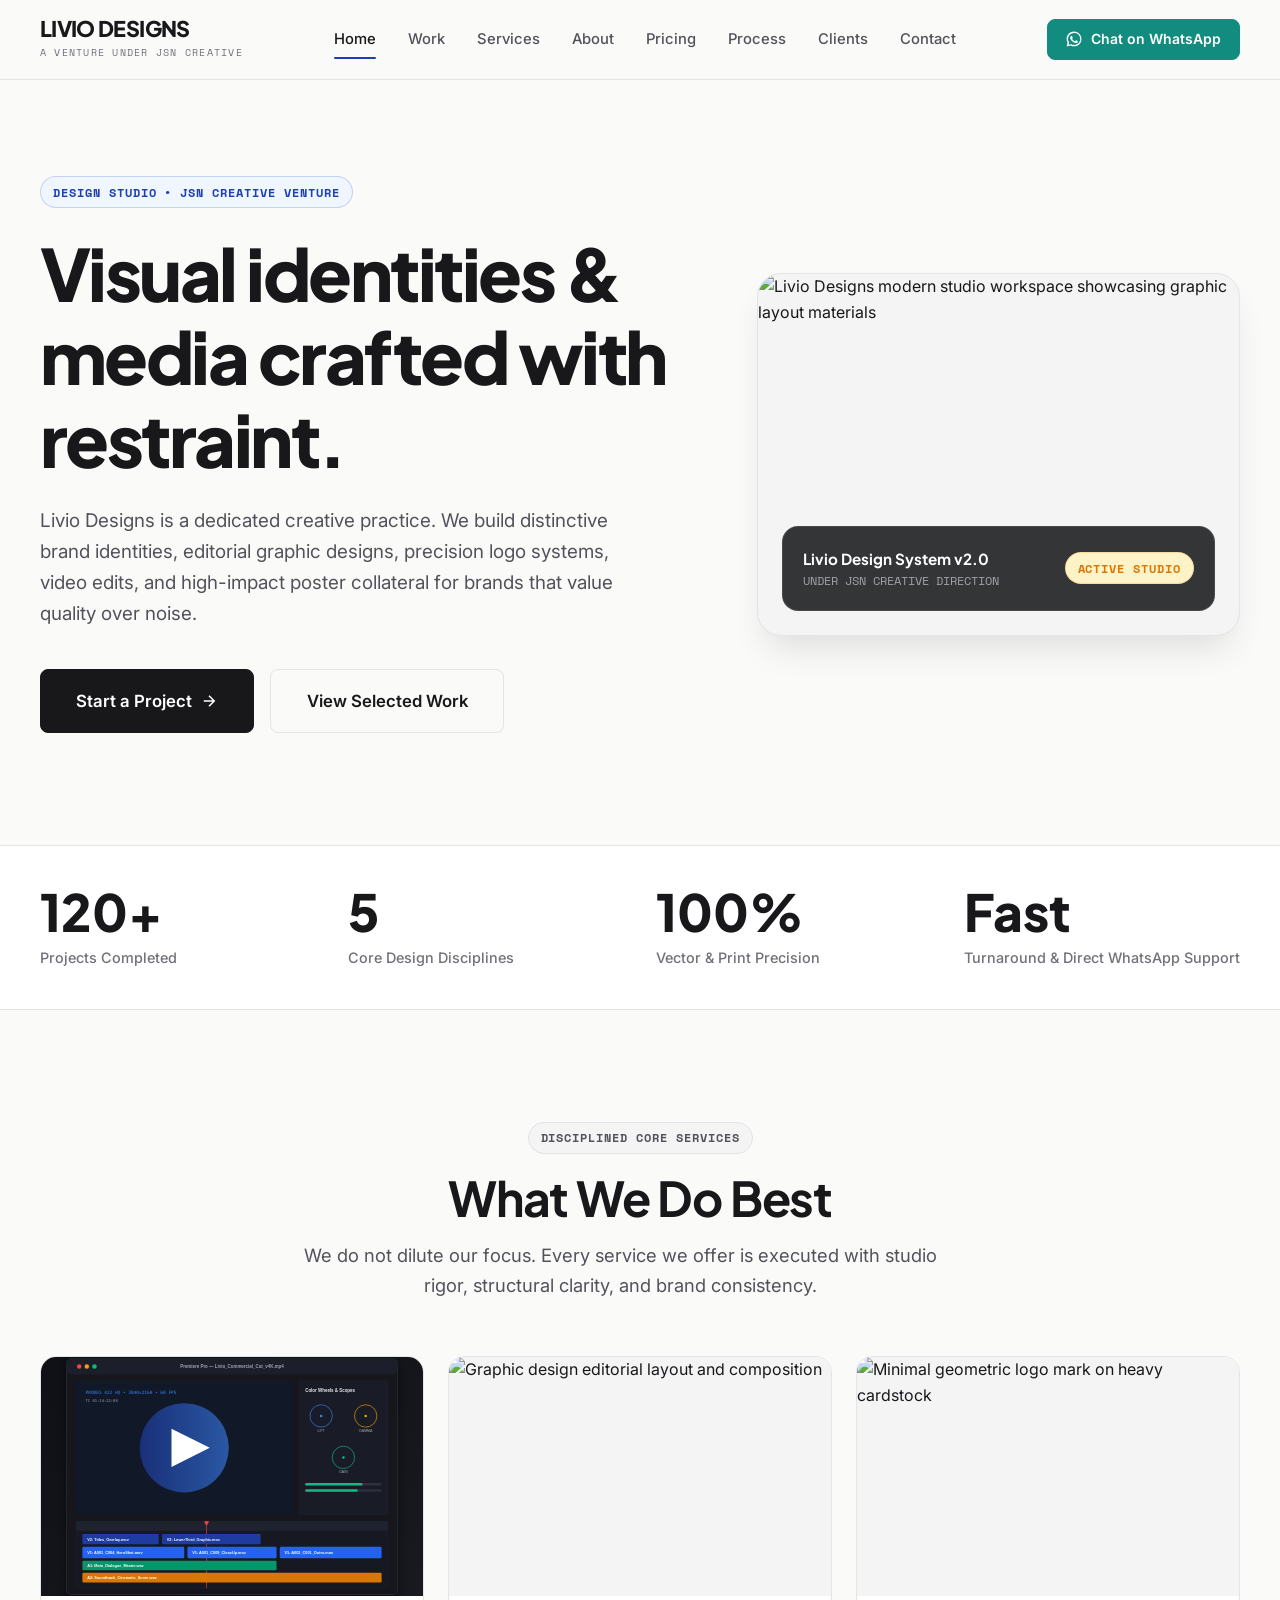
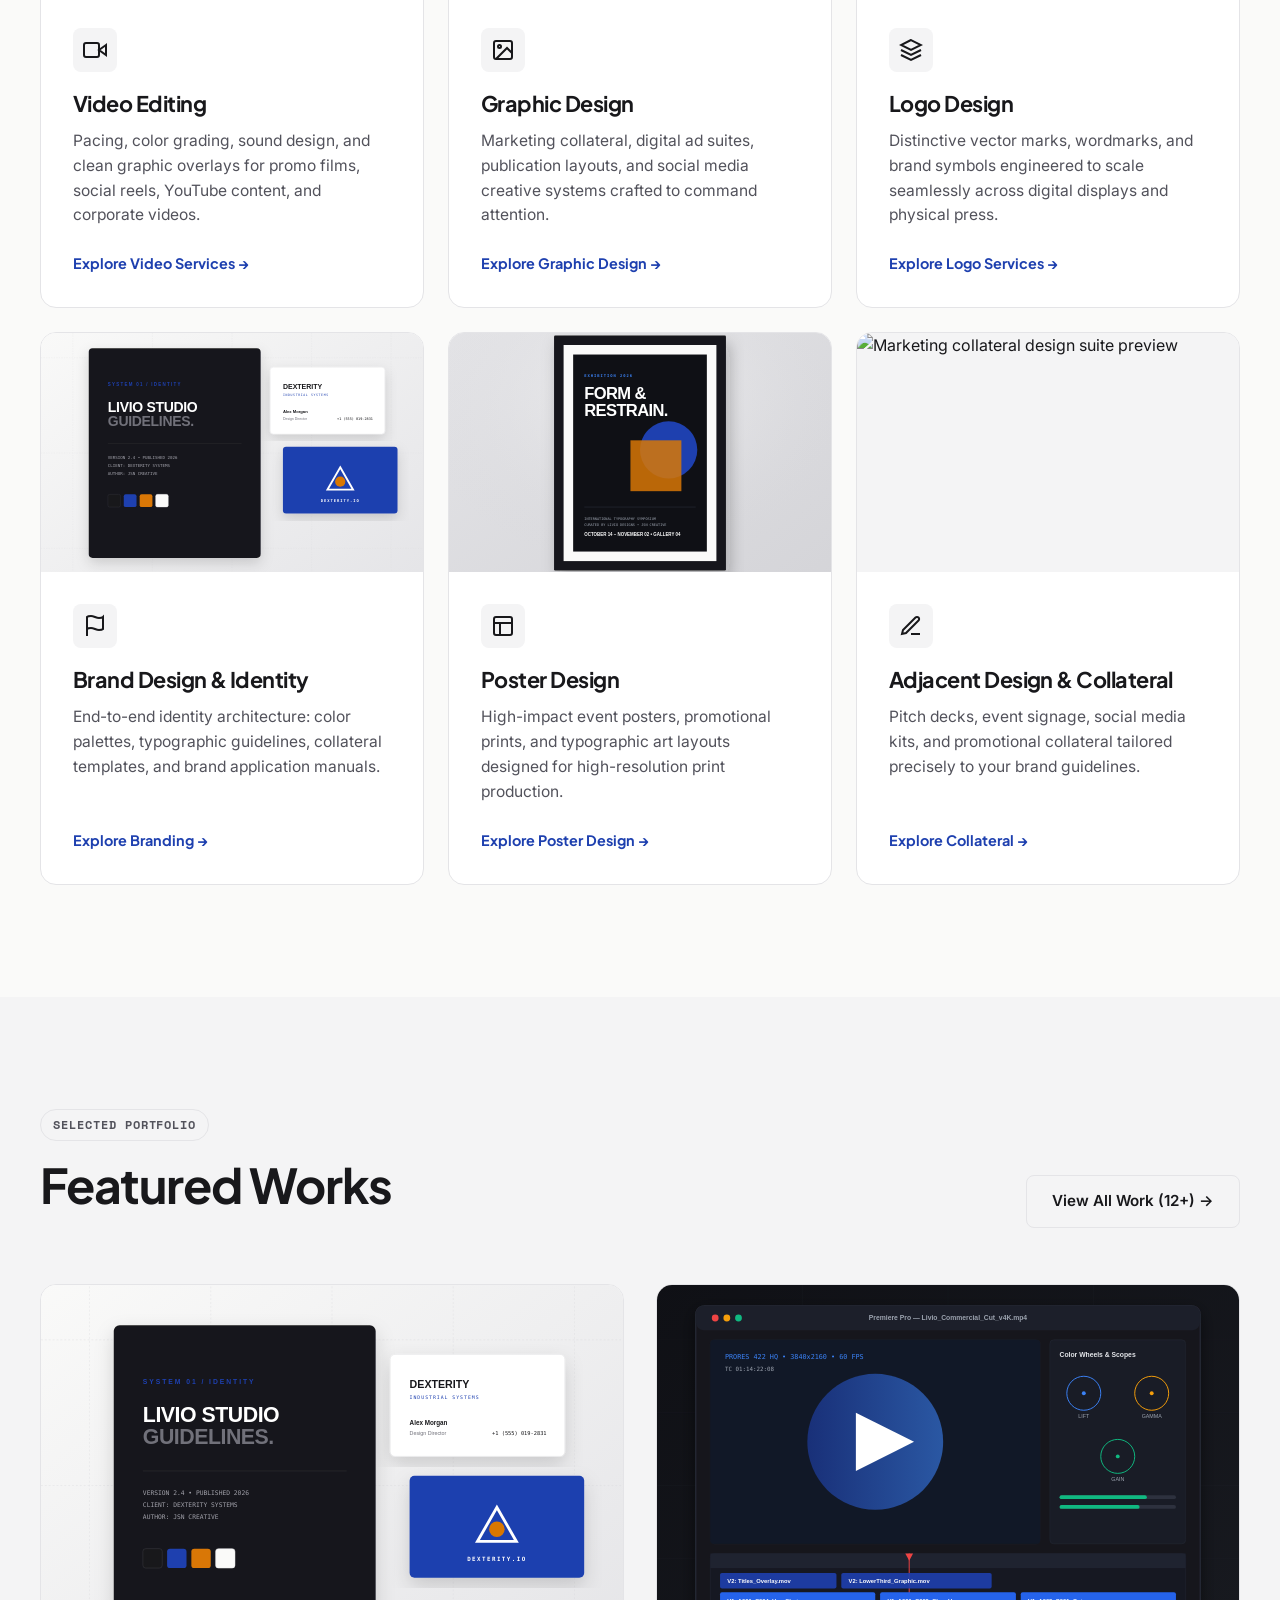
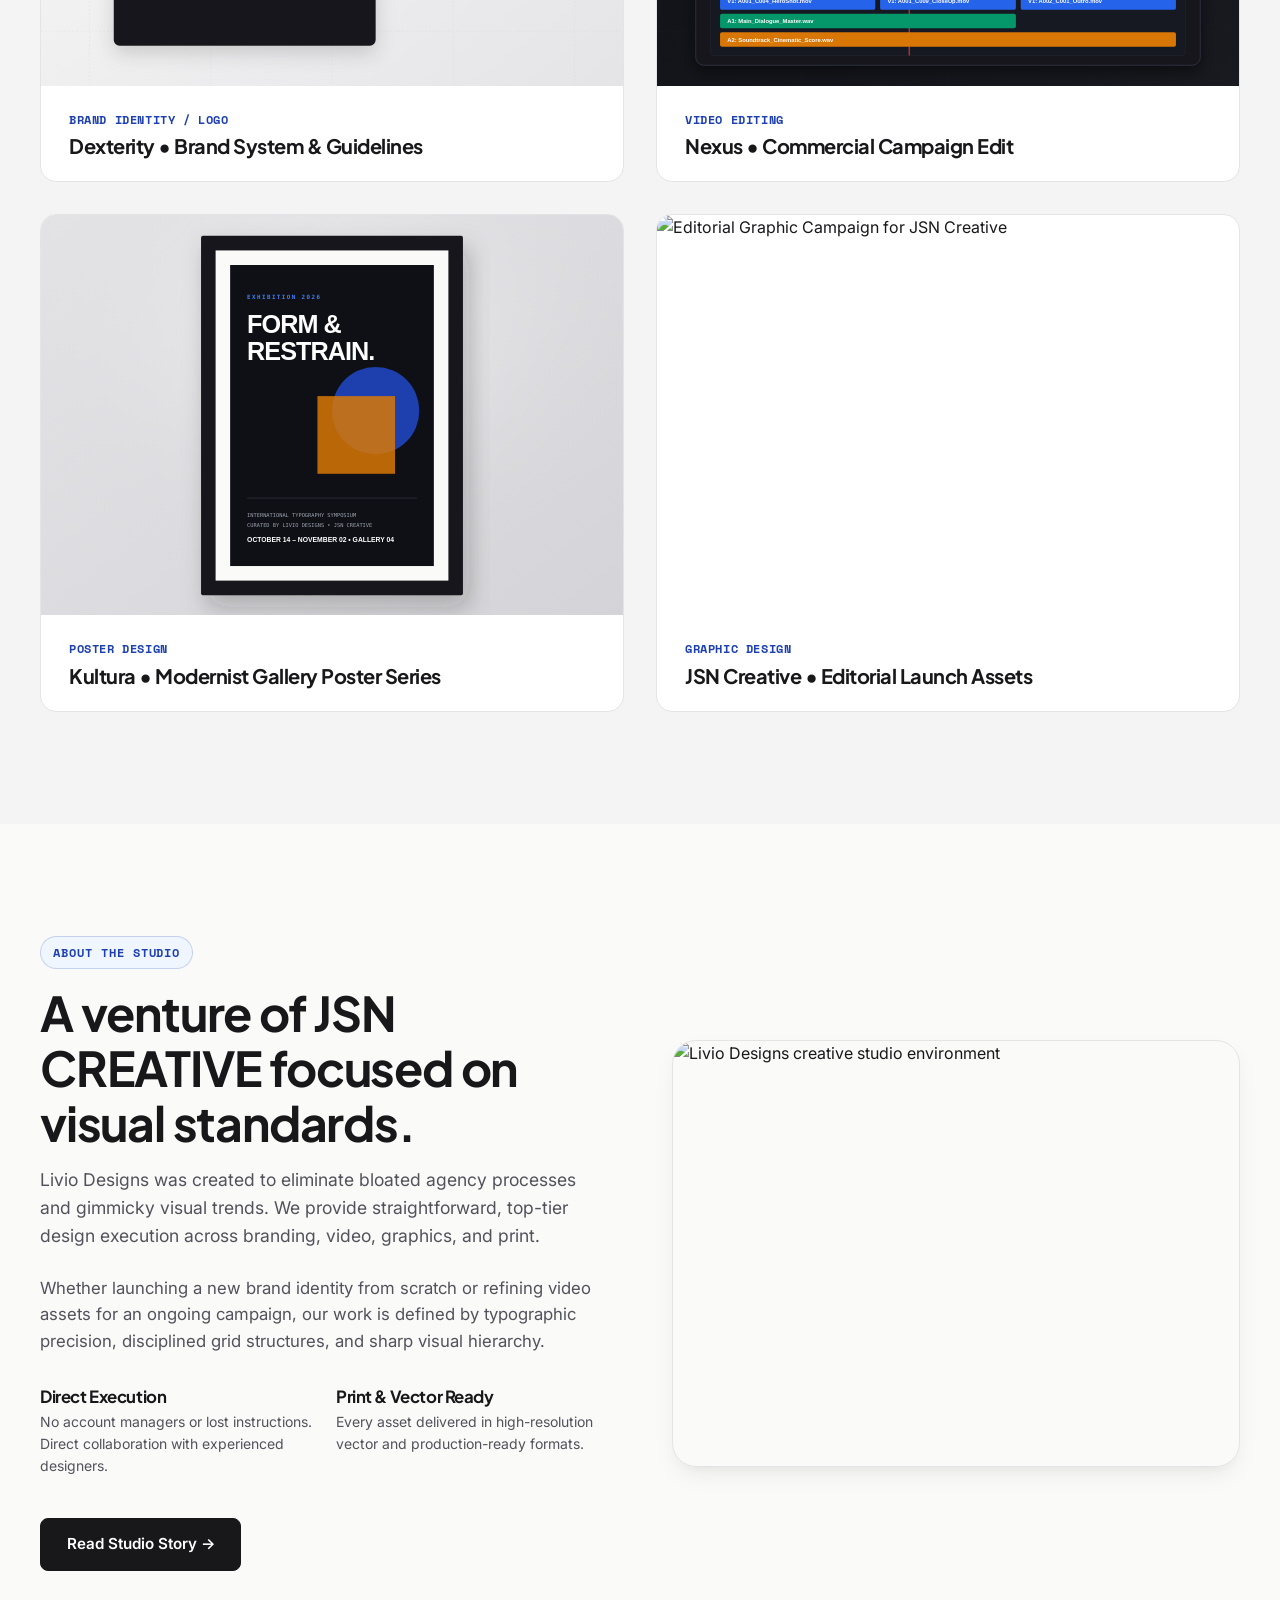
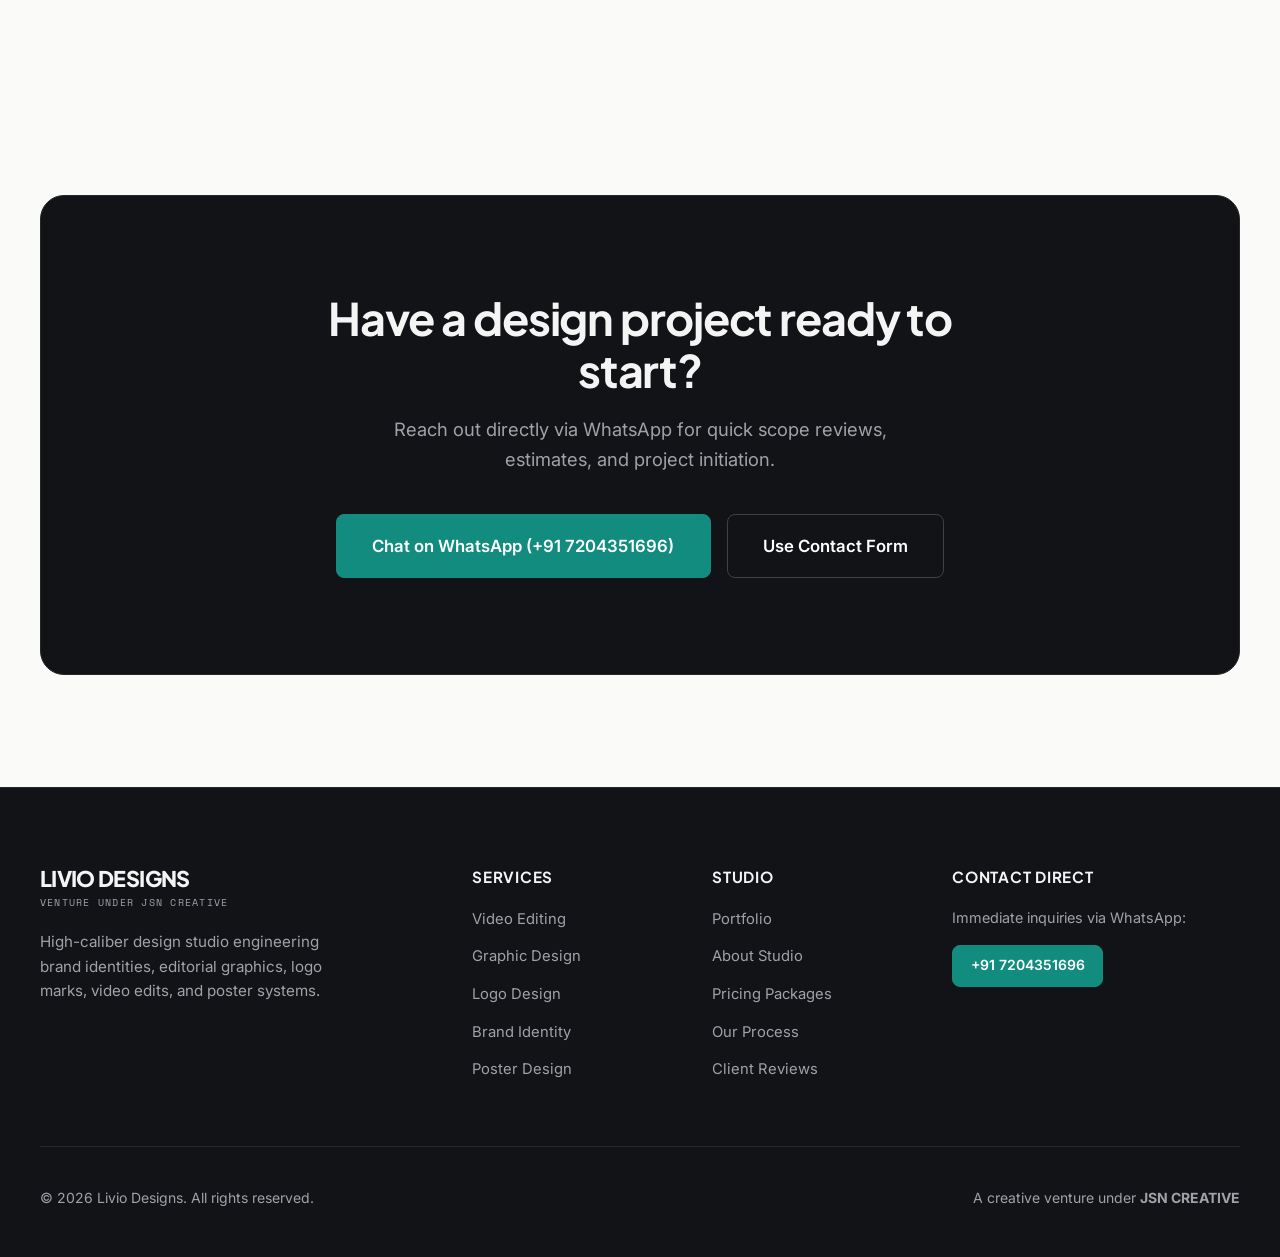
==== commit ab0ba3e7: "Add favicon and complete studio imagery across all pages" ====
--- a/index.html
+++ b/index.html
@@ -134,7 +134,7 @@
         <!-- Service 1: Video Editing -->
         <div class="card service-card reveal">
           <div class="service-card-img">
-            <img src="https://images.unsplash.com/photo-1574717024653-61fd2cf4d44d?auto=format&fit=crop&w=800&q=80" alt="Video editing timeline suite screen preview" loading="lazy">
+            <img src="img/video-editing-mockup.svg" onerror="this.onerror=null; this.src='https://images.unsplash.com/photo-1574717024653-61fd2cf4d44d?auto=format&fit=crop&w=800&q=80';" alt="Video editing timeline suite screen preview" loading="lazy">
           </div>
           <div class="service-card-content">
             <div class="service-card-icon">
@@ -179,7 +179,7 @@
         <!-- Service 4: Brand Design / Branding -->
         <div class="card service-card reveal">
           <div class="service-card-img">
-            <img src="https://images.unsplash.com/photo-1586717791821-3f44a563fa4c?auto=format&fit=crop&w=800&q=80" alt="Complete brand identity system mockup with business cards and stationery" loading="lazy">
+            <img src="img/brand-design-mockup.svg" onerror="this.onerror=null; this.src='https://images.unsplash.com/photo-1586717791821-3f44a563fa4c?auto=format&fit=crop&w=800&q=80';" alt="Complete brand identity system mockup with business cards and stationery" loading="lazy">
           </div>
           <div class="service-card-content">
             <div class="service-card-icon">
@@ -194,7 +194,7 @@
         <!-- Service 5: Poster Design -->
         <div class="card service-card reveal">
           <div class="service-card-img">
-            <img src="https://images.unsplash.com/photo-1579783902614-a3fb3927b675?auto=format&fit=crop&w=800&q=80" alt="Framed gallery poster mockup on studio concrete wall" loading="lazy">
+            <img src="img/poster-design-mockup.svg" onerror="this.onerror=null; this.src='https://images.unsplash.com/photo-1579783902614-a3fb3927b675?auto=format&fit=crop&w=800&q=80';" alt="Framed gallery poster mockup on studio concrete wall" loading="lazy">
           </div>
           <div class="service-card-content">
             <div class="service-card-icon">
@@ -238,7 +238,7 @@
       <div class="work-featured-grid">
         <div class="work-card reveal">
           <div class="work-card-media">
-            <img src="https://images.unsplash.com/photo-1586717791821-3f44a563fa4c?auto=format&fit=crop&w=900&q=80" alt="Dexterity Brand System identity mockup" loading="lazy">
+            <img src="img/brand-design-mockup.svg" onerror="this.onerror=null; this.src='https://images.unsplash.com/photo-1586717791821-3f44a563fa4c?auto=format&fit=crop&w=900&q=80';" alt="Dexterity Brand System identity mockup" loading="lazy">
           </div>
           <div class="work-card-meta">
             <div class="work-card-category">BRAND IDENTITY / LOGO</div>
@@ -248,7 +248,7 @@
 
         <div class="work-card reveal">
           <div class="work-card-media">
-            <img src="https://images.unsplash.com/photo-1574717024653-61fd2cf4d44d?auto=format&fit=crop&w=900&q=80" alt="Nexus Brand Film commercial video edit" loading="lazy">
+            <img src="img/video-editing-mockup.svg" onerror="this.onerror=null; this.src='https://images.unsplash.com/photo-1574717024653-61fd2cf4d44d?auto=format&fit=crop&w=900&q=80';" alt="Nexus Brand Film commercial video edit" loading="lazy">
           </div>
           <div class="work-card-meta">
             <div class="work-card-category">VIDEO EDITING</div>
@@ -258,7 +258,7 @@
 
         <div class="work-card reveal">
           <div class="work-card-media">
-            <img src="https://images.unsplash.com/photo-1579783902614-a3fb3927b675?auto=format&fit=crop&w=900&q=80" alt="Typographic Gallery Poster series" loading="lazy">
+            <img src="img/poster-design-mockup.svg" onerror="this.onerror=null; this.src='https://images.unsplash.com/photo-1579783902614-a3fb3927b675?auto=format&fit=crop&w=900&q=80';" alt="Typographic Gallery Poster series" loading="lazy">
           </div>
           <div class="work-card-meta">
             <div class="work-card-category">POSTER DESIGN</div>
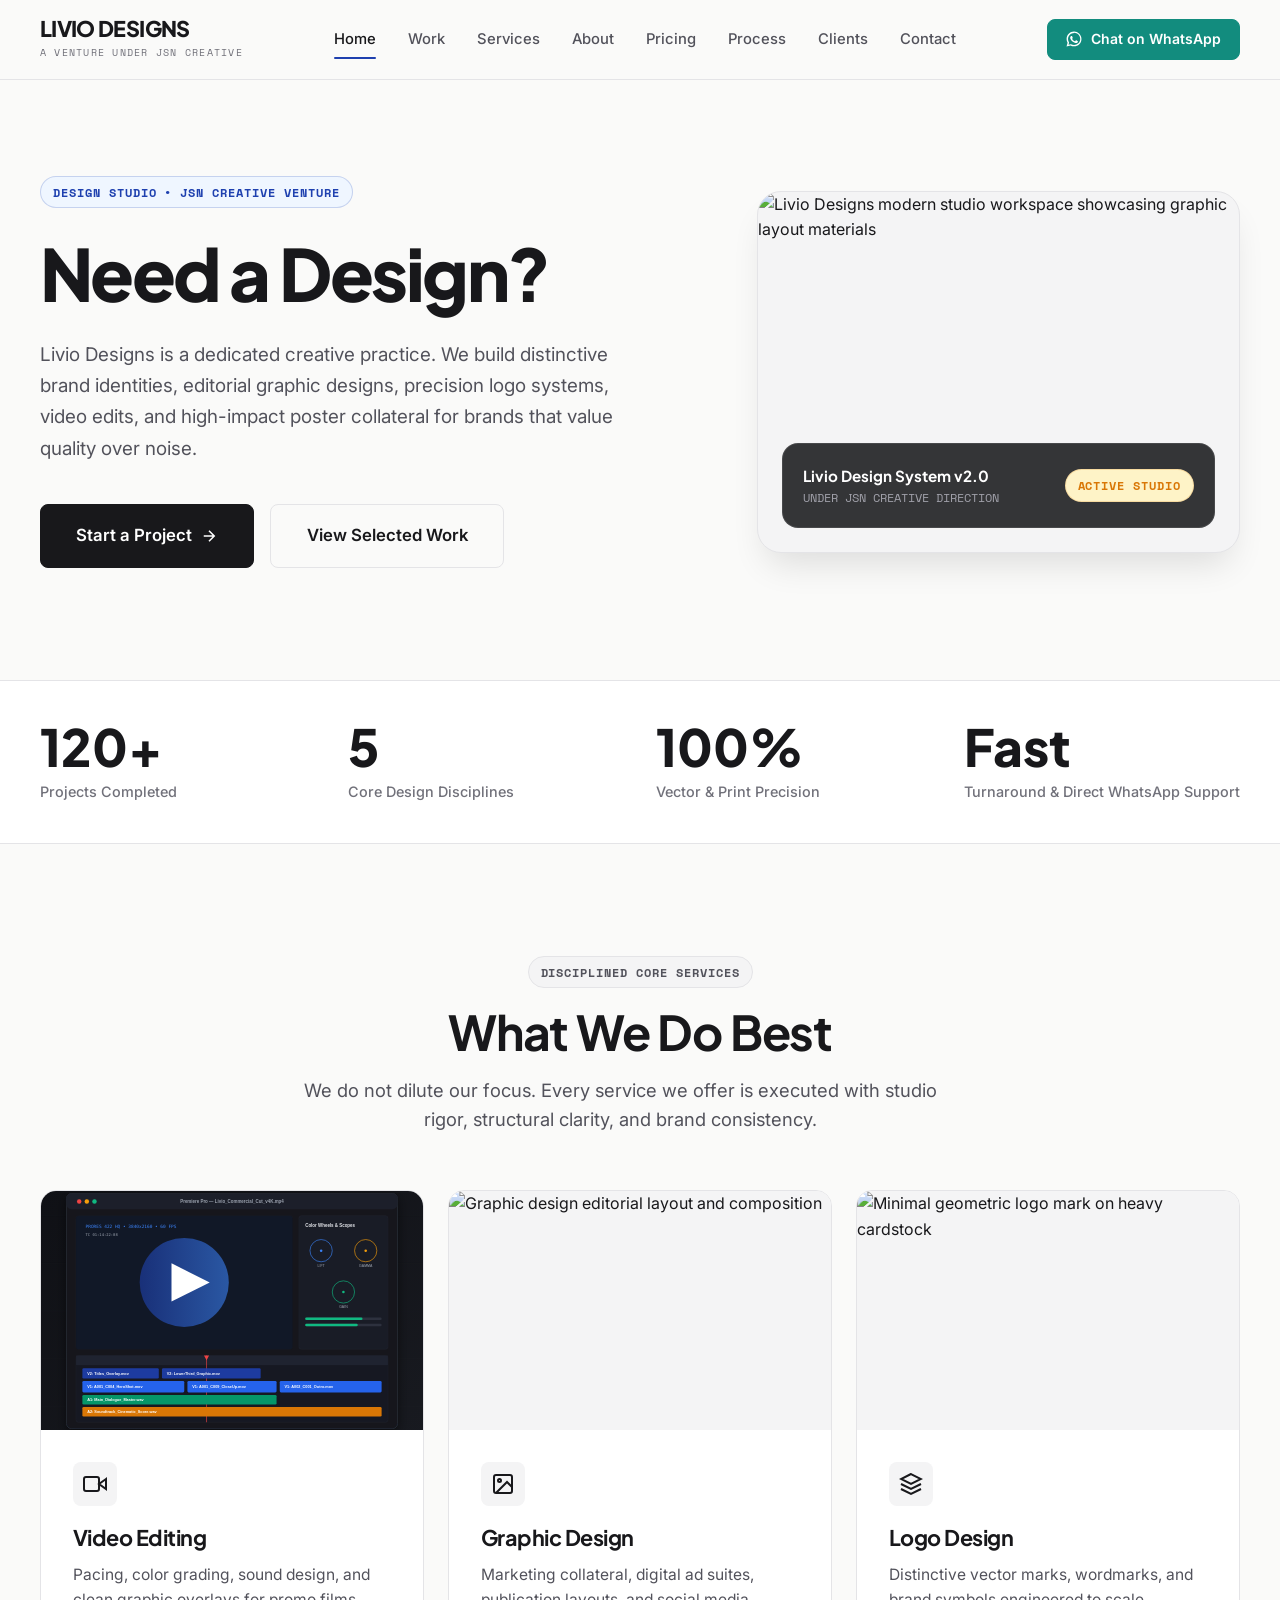
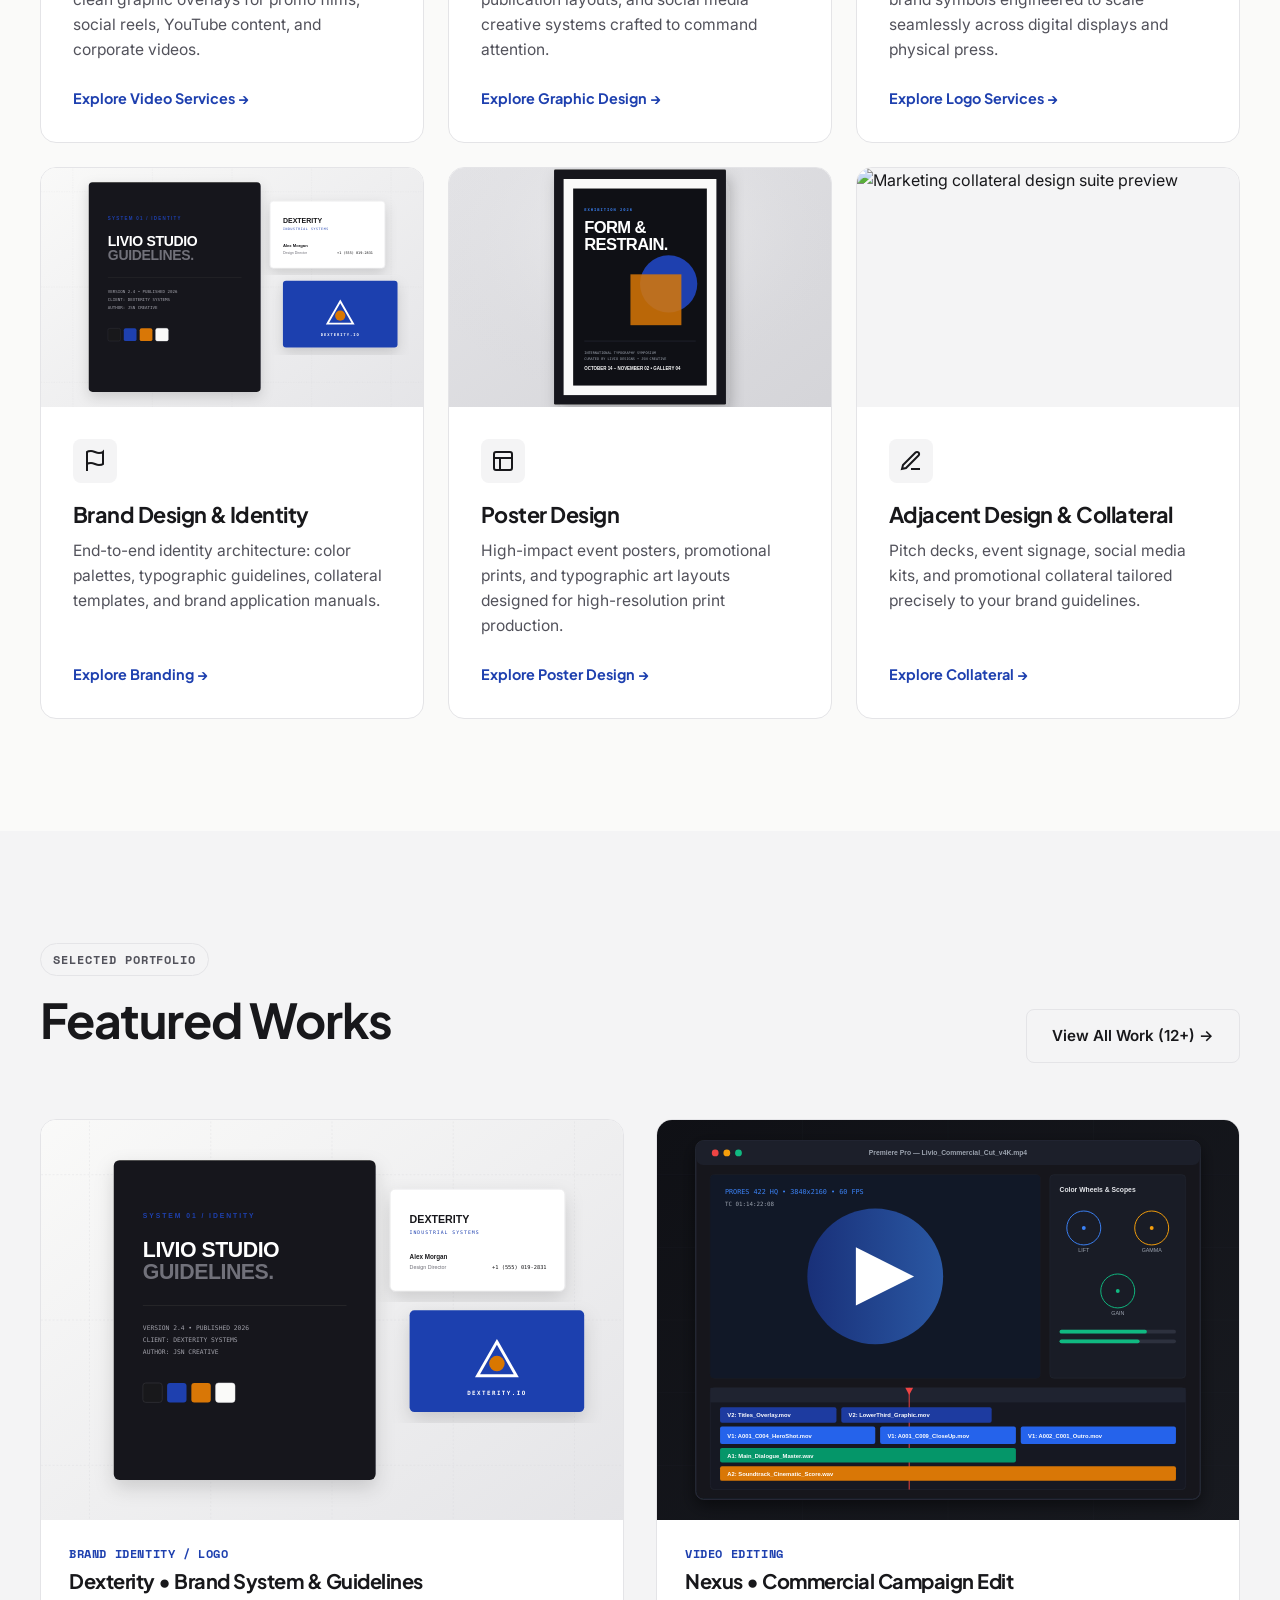
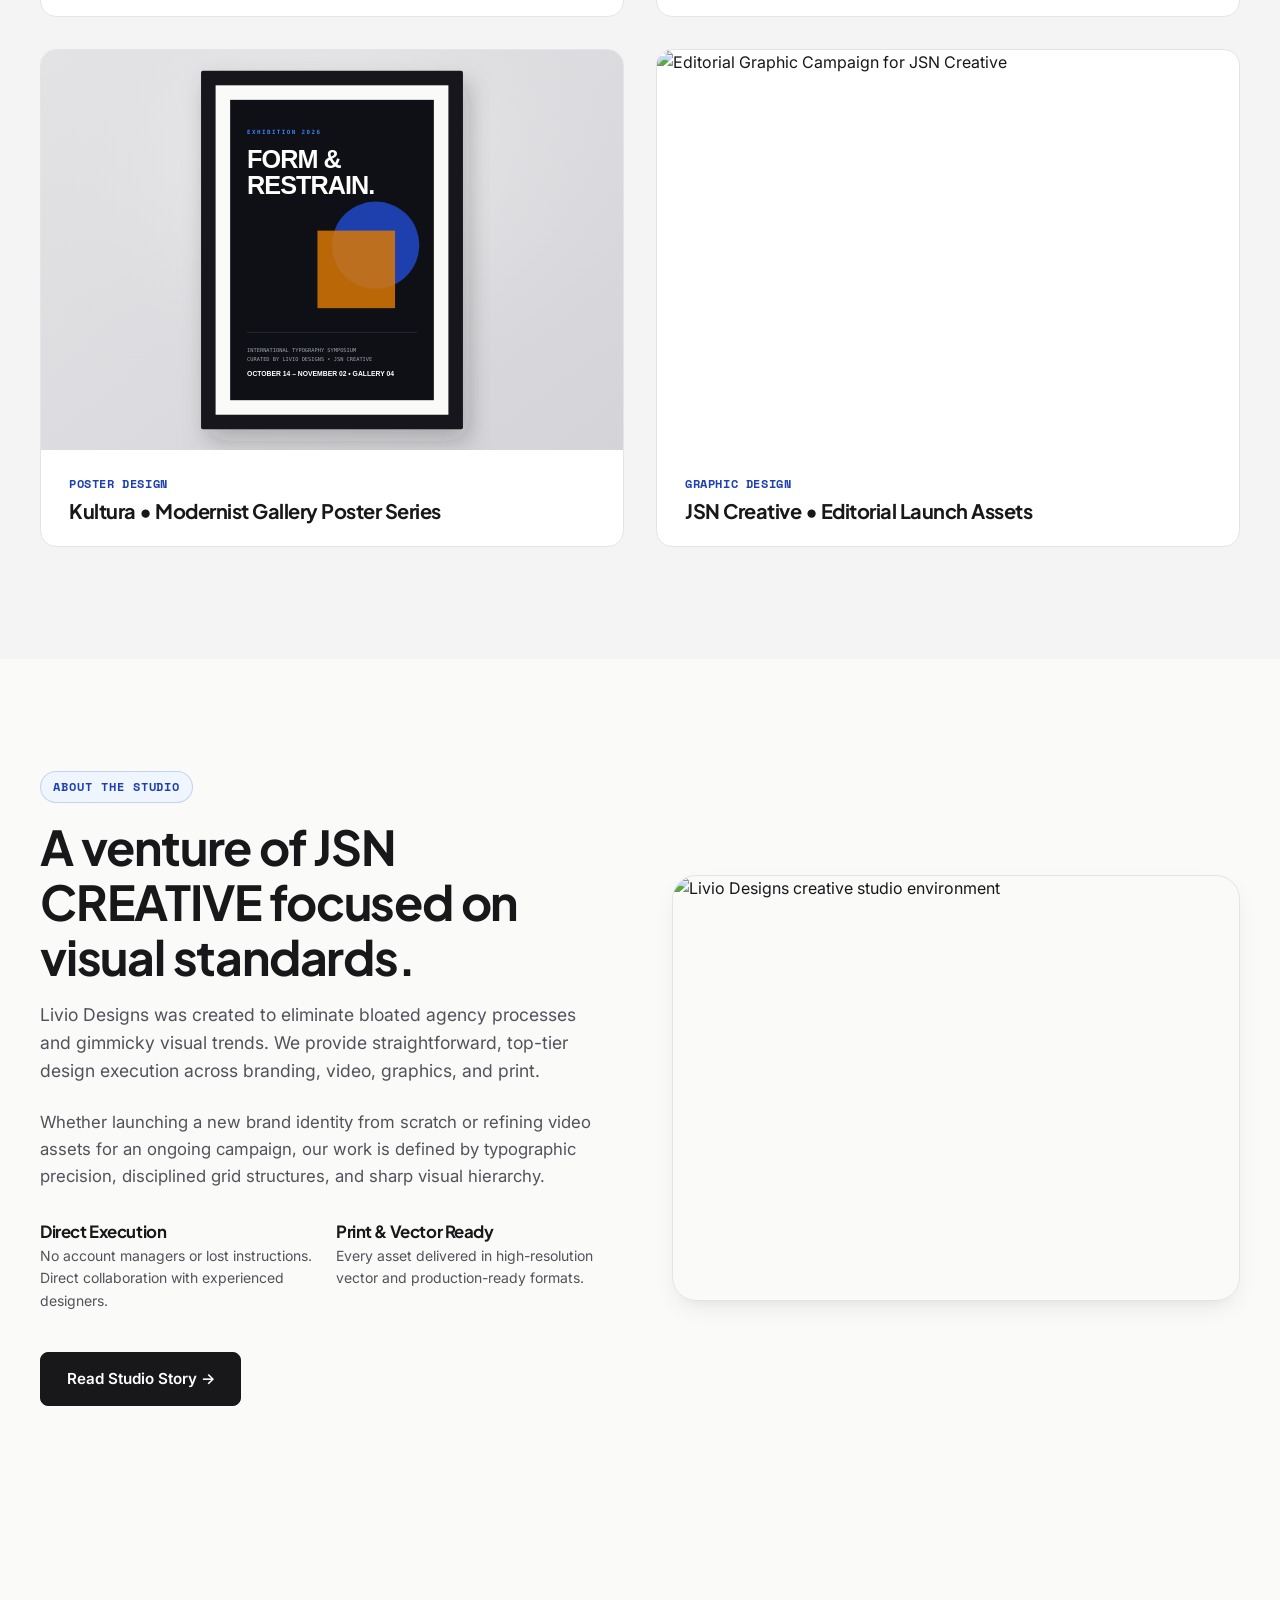
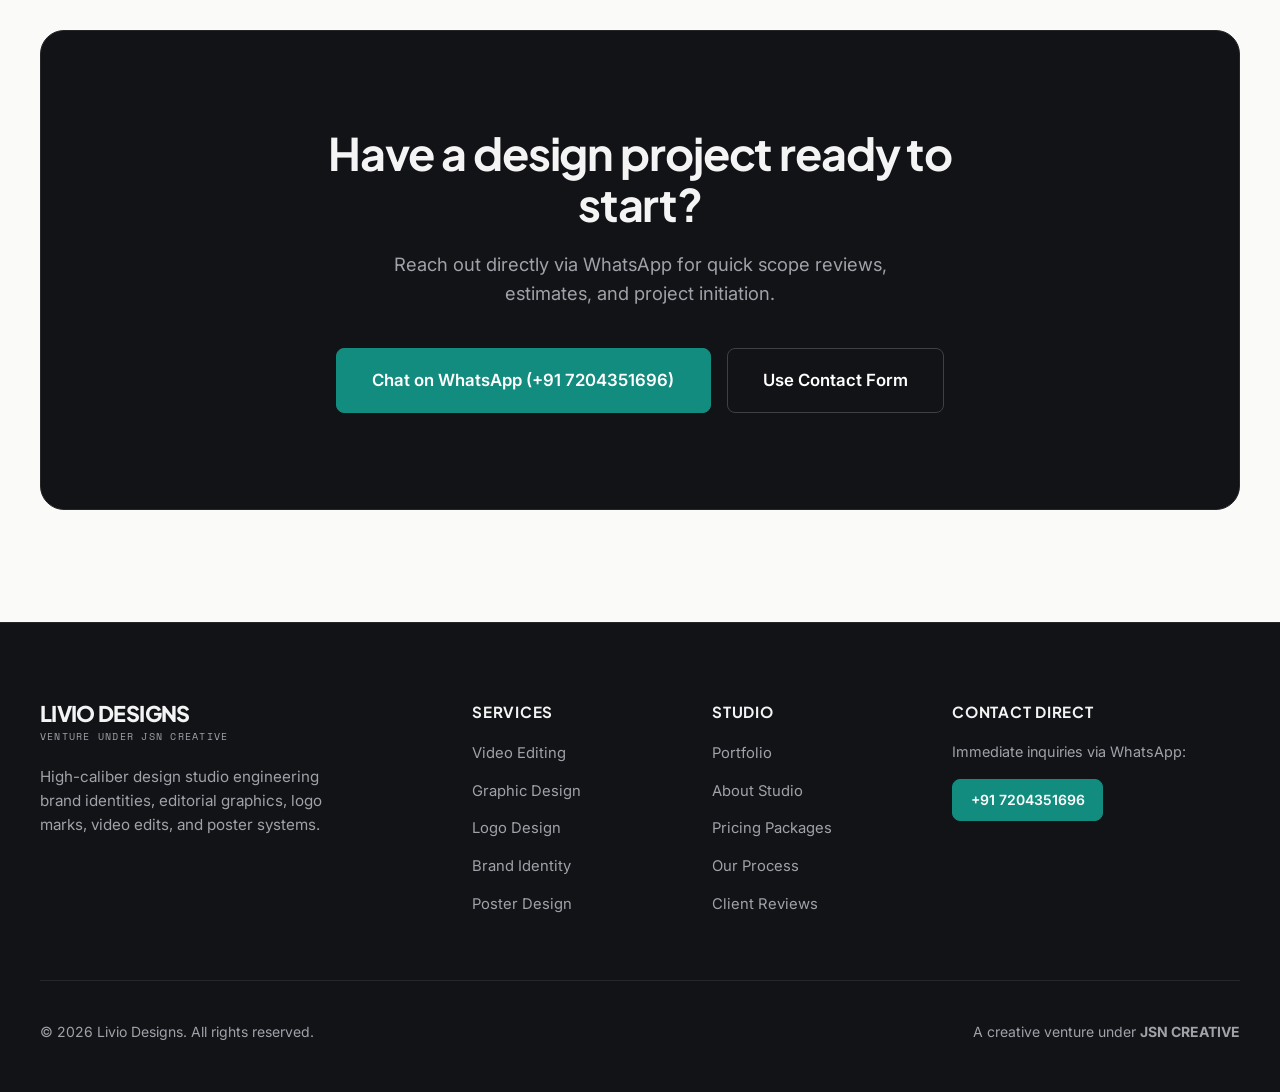
==== commit 773d6797: "Update hero headline to Need a Design?" ====
--- a/index.html
+++ b/index.html
@@ -1,14 +1,18 @@
 <!DOCTYPE html>
 <html lang="en">
+
 <head>
   <meta charset="UTF-8">
   <meta name="viewport" content="width=device-width, initial-scale=1.0">
   <title>Livio Designs — Premium Design Studio | JSN CREATIVE</title>
-  <meta name="description" content="Livio Designs is a premier creative design studio under JSN CREATIVE specializing in Video Editing, Graphic Design, Logo Design, Brand Identity, and Poster Design. Built with restraint and precision.">
-  <link rel="icon" type="image/svg+xml" href="img/favicon.svg">
+  <meta name="description"
+    content="Livio Designs is a premier creative design studio under JSN CREATIVE specializing in Video Editing, Graphic Design, Logo Design, Brand Identity, and Poster Design. Built with restraint and precision.">
+  <link rel="icon" type="image/svg+xml" href="img/favicon.svg?v=2">
+  <link rel="shortcut icon" href="favicon.svg?v=2">
   <link rel="stylesheet" href="css/core.css">
   <link rel="stylesheet" href="css/home.css">
 </head>
+
 <body>
 
   <!-- Header / Navigation -->
@@ -31,14 +35,21 @@
       </nav>
 
       <div class="header-cta">
-        <a href="https://wa.me/917204351696?text=Hi%20Livio%20Designs%2C%20I%20would%20like%20to%20discuss%20a%20new%20design%20project." target="_blank" rel="noopener" class="btn btn-whatsapp btn-sm">
-          <svg width="18" height="18" viewBox="0 0 24 24" fill="currentColor"><path d="M12.04 2c-5.46 0-9.91 4.45-9.91 9.91 0 1.75.46 3.45 1.32 4.95L2.05 22l5.25-1.38c1.45.79 3.08 1.21 4.74 1.21 5.46 0 9.91-4.45 9.91-9.91 0-2.65-1.03-5.14-2.9-7.01A9.84 9.84 0 0012.04 2zm.01 1.67c4.54 0 8.24 3.7 8.24 8.24 0 2.2-.86 4.27-2.42 5.82a8.18 8.18 0 01-5.82 2.42c-1.42 0-2.82-.37-4.06-1.07l-.29-.17-3.02.79.81-2.95-.19-.31a8.17 8.17 0 01-1.25-4.33c0-4.54 3.7-8.24 8.24-8.24zm4.51 10.96c-.25-.13-1.47-.72-1.7-.81-.23-.08-.39-.13-.56.13-.17.25-.64.81-.79.98-.15.17-.3.19-.55.07-.25-.13-1.06-.39-2.02-1.25-.74-.66-1.25-1.48-1.39-1.73-.15-.25-.02-.38.11-.51.11-.11.25-.29.37-.44.13-.15.17-.25.25-.42.08-.17.04-.31-.02-.44-.06-.13-.56-1.35-.77-1.85-.2-.49-.4-.42-.55-.43l-.47-.01c-.17 0-.44.06-.67.31-.23.25-.88.86-.88 2.1 0 1.24.9 2.44 1.03 2.61.13.17 1.77 2.71 4.3 3.8.6.26 1.07.41 1.44.53.61.19 1.16.16 1.6.1.49-.07 1.47-.6 1.68-1.18.21-.58.21-1.07.15-1.18-.06-.11-.22-.17-.47-.3z"/></svg>
+        <a href="https://wa.me/917204351696?text=Hi%20Livio%20Designs%2C%20I%20would%20like%20to%20discuss%20a%20new%20design%20project."
+          target="_blank" rel="noopener" class="btn btn-whatsapp btn-sm">
+          <svg width="18" height="18" viewBox="0 0 24 24" fill="currentColor">
+            <path
+              d="M12.04 2c-5.46 0-9.91 4.45-9.91 9.91 0 1.75.46 3.45 1.32 4.95L2.05 22l5.25-1.38c1.45.79 3.08 1.21 4.74 1.21 5.46 0 9.91-4.45 9.91-9.91 0-2.65-1.03-5.14-2.9-7.01A9.84 9.84 0 0012.04 2zm.01 1.67c4.54 0 8.24 3.7 8.24 8.24 0 2.2-.86 4.27-2.42 5.82a8.18 8.18 0 01-5.82 2.42c-1.42 0-2.82-.37-4.06-1.07l-.29-.17-3.02.79.81-2.95-.19-.31a8.17 8.17 0 01-1.25-4.33c0-4.54 3.7-8.24 8.24-8.24zm4.51 10.96c-.25-.13-1.47-.72-1.7-.81-.23-.08-.39-.13-.56.13-.17.25-.64.81-.79.98-.15.17-.3.19-.55.07-.25-.13-1.06-.39-2.02-1.25-.74-.66-1.25-1.48-1.39-1.73-.15-.25-.02-.38.11-.51.11-.11.25-.29.37-.44.13-.15.17-.25.25-.42.08-.17.04-.31-.02-.44-.06-.13-.56-1.35-.77-1.85-.2-.49-.4-.42-.55-.43l-.47-.01c-.17 0-.44.06-.67.31-.23.25-.88.86-.88 2.1 0 1.24.9 2.44 1.03 2.61.13.17 1.77 2.71 4.3 3.8.6.26 1.07.41 1.44.53.61.19 1.16.16 1.6.1.49-.07 1.47-.6 1.68-1.18.21-.58.21-1.07.15-1.18-.06-.11-.22-.17-.47-.3z" />
+          </svg>
           Chat on WhatsApp
         </a>
       </div>
 
       <button class="mobile-toggle" aria-label="Toggle navigation menu" aria-expanded="false">
-        <svg width="22" height="22" viewBox="0 0 24 24" fill="none" stroke="currentColor" stroke-width="2" stroke-linecap="round"><path d="M4 6h16M4 12h16M4 18h16"/></svg>
+        <svg width="22" height="22" viewBox="0 0 24 24" fill="none" stroke="currentColor" stroke-width="2"
+          stroke-linecap="round">
+          <path d="M4 6h16M4 12h16M4 18h16" />
+        </svg>
       </button>
     </div>
   </header>
@@ -57,7 +68,8 @@
     </ul>
 
     <div class="mobile-footer">
-      <a href="https://wa.me/917204351696?text=Hi%20Livio%20Designs%2C%20I%20want%20to%20start%20a%20new%20project." target="_blank" rel="noopener" class="btn btn-whatsapp style-full">
+      <a href="https://wa.me/917204351696?text=Hi%20Livio%20Designs%2C%20I%20want%20to%20start%20a%20new%20project."
+        target="_blank" rel="noopener" class="btn btn-whatsapp style-full">
         Start Project on WhatsApp
       </a>
       <a href="tel:+917204351696" class="btn btn-outline style-full">Direct Call: +91 7204351696</a>
@@ -72,19 +84,25 @@
           <div class="hero-eyebrow reveal">
             <span class="spec-tag spec-tag-blue">DESIGN STUDIO &bull; JSN CREATIVE VENTURE</span>
           </div>
-          <h1 class="hero-title reveal">Visual identities &amp; media crafted with restraint.</h1>
-          <p class="hero-sub reveal">Livio Designs is a dedicated creative practice. We build distinctive brand identities, editorial graphic designs, precision logo systems, video edits, and high-impact poster collateral for brands that value quality over noise.</p>
+          <h1 class="hero-title reveal">Need a Design?</h1>
+          <p class="hero-sub reveal">Livio Designs is a dedicated creative practice. We build distinctive brand
+            identities, editorial graphic designs, precision logo systems, video edits, and high-impact poster
+            collateral for brands that value quality over noise.</p>
           <div class="hero-actions reveal">
-            <a href="https://wa.me/917204351696?text=Hi%20Livio%20Designs%2C%20I%20would%20like%20to%20discuss%20a%20new%20design%20project." target="_blank" rel="noopener" class="btn btn-primary btn-lg">
+            <a href="https://wa.me/917204351696?text=Hi%20Livio%20Designs%2C%20I%20would%20like%20to%20discuss%20a%20new%20design%20project."
+              target="_blank" rel="noopener" class="btn btn-primary btn-lg">
               Start a Project
-              <svg width="18" height="18" viewBox="0 0 24 24" fill="none" stroke="currentColor" stroke-width="2"><path d="M5 12h14M12 5l7 7-7 7"/></svg>
+              <svg width="18" height="18" viewBox="0 0 24 24" fill="none" stroke="currentColor" stroke-width="2">
+                <path d="M5 12h14M12 5l7 7-7 7" />
+              </svg>
             </a>
             <a href="work.html" class="btn btn-outline btn-lg">View Selected Work</a>
           </div>
         </div>
 
         <div class="hero-media-wrap reveal">
-          <img src="https://images.unsplash.com/photo-1600132806370-bf17e65e942f?auto=format&fit=crop&w=1400&q=80" alt="Livio Designs modern studio workspace showcasing graphic layout materials" width="700" height="525">
+          <img src="https://images.unsplash.com/photo-1600132806370-bf17e65e942f?auto=format&fit=crop&w=1400&q=80"
+            alt="Livio Designs modern studio workspace showcasing graphic layout materials" width="700" height="525">
           <div class="hero-media-badge">
             <div>
               <div class="hero-badge-title">Livio Design System v2.0</div>
@@ -127,21 +145,28 @@
       <div class="section-header text-center reveal">
         <span class="spec-tag">DISCIPLINED CORE SERVICES</span>
         <h2>What We Do Best</h2>
-        <p>We do not dilute our focus. Every service we offer is executed with studio rigor, structural clarity, and brand consistency.</p>
+        <p>We do not dilute our focus. Every service we offer is executed with studio rigor, structural clarity, and
+          brand consistency.</p>
       </div>
 
       <div class="services-grid">
         <!-- Service 1: Video Editing -->
         <div class="card service-card reveal">
           <div class="service-card-img">
-            <img src="img/video-editing-mockup.svg" onerror="this.onerror=null; this.src='https://images.unsplash.com/photo-1574717024653-61fd2cf4d44d?auto=format&fit=crop&w=800&q=80';" alt="Video editing timeline suite screen preview" loading="lazy">
-          </div>
-          <div class="service-card-content">
-            <div class="service-card-icon">
-              <svg width="24" height="24" viewBox="0 0 24 24" fill="none" stroke="currentColor" stroke-width="2"><path d="M23 7l-7 5 7 5V7z"/><rect x="1" y="5" width="15" height="14" rx="2" ry="2"/></svg>
+            <img src="img/video-editing-mockup.svg"
+              onerror="this.onerror=null; this.src='https://images.unsplash.com/photo-1574717024653-61fd2cf4d44d?auto=format&fit=crop&w=800&q=80';"
+              alt="Video editing timeline suite screen preview" loading="lazy">
+          </div>
+          <div class="service-card-content">
+            <div class="service-card-icon">
+              <svg width="24" height="24" viewBox="0 0 24 24" fill="none" stroke="currentColor" stroke-width="2">
+                <path d="M23 7l-7 5 7 5V7z" />
+                <rect x="1" y="5" width="15" height="14" rx="2" ry="2" />
+              </svg>
             </div>
             <h3>Video Editing</h3>
-            <p>Pacing, color grading, sound design, and clean graphic overlays for promo films, social reels, YouTube content, and corporate videos.</p>
+            <p>Pacing, color grading, sound design, and clean graphic overlays for promo films, social reels, YouTube
+              content, and corporate videos.</p>
             <a href="services.html#video-editing" class="service-card-link">Explore Video Services →</a>
           </div>
         </div>
@@ -149,14 +174,20 @@
         <!-- Service 2: Graphic Design -->
         <div class="card service-card reveal">
           <div class="service-card-img">
-            <img src="https://images.unsplash.com/photo-1618005182384-a83a8bd57fbe?auto=format&fit=crop&w=800&q=80" alt="Graphic design editorial layout and composition" loading="lazy">
-          </div>
-          <div class="service-card-content">
-            <div class="service-card-icon">
-              <svg width="24" height="24" viewBox="0 0 24 24" fill="none" stroke="currentColor" stroke-width="2"><rect x="3" y="3" width="18" height="18" rx="2" ry="2"/><circle cx="8.5" cy="8.5" r="1.5"/><polyline points="21 15 16 10 5 21"/></svg>
+            <img src="https://images.unsplash.com/photo-1618005182384-a83a8bd57fbe?auto=format&fit=crop&w=800&q=80"
+              alt="Graphic design editorial layout and composition" loading="lazy">
+          </div>
+          <div class="service-card-content">
+            <div class="service-card-icon">
+              <svg width="24" height="24" viewBox="0 0 24 24" fill="none" stroke="currentColor" stroke-width="2">
+                <rect x="3" y="3" width="18" height="18" rx="2" ry="2" />
+                <circle cx="8.5" cy="8.5" r="1.5" />
+                <polyline points="21 15 16 10 5 21" />
+              </svg>
             </div>
             <h3>Graphic Design</h3>
-            <p>Marketing collateral, digital ad suites, publication layouts, and social media creative systems crafted to command attention.</p>
+            <p>Marketing collateral, digital ad suites, publication layouts, and social media creative systems crafted
+              to command attention.</p>
             <a href="services.html#graphic-design" class="service-card-link">Explore Graphic Design →</a>
           </div>
         </div>
@@ -164,14 +195,20 @@
         <!-- Service 3: Logo Design -->
         <div class="card service-card reveal">
           <div class="service-card-img">
-            <img src="https://images.unsplash.com/photo-1626785774573-4b799315345d?auto=format&fit=crop&w=800&q=80" alt="Minimal geometric logo mark on heavy cardstock" loading="lazy">
-          </div>
-          <div class="service-card-content">
-            <div class="service-card-icon">
-              <svg width="24" height="24" viewBox="0 0 24 24" fill="none" stroke="currentColor" stroke-width="2"><polygon points="12 2 2 7 12 12 22 7 12 2"/><polyline points="2 17 12 22 22 17"/><polyline points="2 12 12 17 22 12"/></svg>
+            <img src="https://images.unsplash.com/photo-1626785774573-4b799315345d?auto=format&fit=crop&w=800&q=80"
+              alt="Minimal geometric logo mark on heavy cardstock" loading="lazy">
+          </div>
+          <div class="service-card-content">
+            <div class="service-card-icon">
+              <svg width="24" height="24" viewBox="0 0 24 24" fill="none" stroke="currentColor" stroke-width="2">
+                <polygon points="12 2 2 7 12 12 22 7 12 2" />
+                <polyline points="2 17 12 22 22 17" />
+                <polyline points="2 12 12 17 22 12" />
+              </svg>
             </div>
             <h3>Logo Design</h3>
-            <p>Distinctive vector marks, wordmarks, and brand symbols engineered to scale seamlessly across digital displays and physical press.</p>
+            <p>Distinctive vector marks, wordmarks, and brand symbols engineered to scale seamlessly across digital
+              displays and physical press.</p>
             <a href="services.html#logo-design" class="service-card-link">Explore Logo Services →</a>
           </div>
         </div>
@@ -179,14 +216,20 @@
         <!-- Service 4: Brand Design / Branding -->
         <div class="card service-card reveal">
           <div class="service-card-img">
-            <img src="img/brand-design-mockup.svg" onerror="this.onerror=null; this.src='https://images.unsplash.com/photo-1586717791821-3f44a563fa4c?auto=format&fit=crop&w=800&q=80';" alt="Complete brand identity system mockup with business cards and stationery" loading="lazy">
-          </div>
-          <div class="service-card-content">
-            <div class="service-card-icon">
-              <svg width="24" height="24" viewBox="0 0 24 24" fill="none" stroke="currentColor" stroke-width="2"><path d="M4 15s1-1 4-1 5 2 8 2 4-1 4-1V3s-1 1-4 1-5-2-8-2-4 1-4 1z"/><line x1="4" y1="22" x2="4" y2="15"/></svg>
+            <img src="img/brand-design-mockup.svg"
+              onerror="this.onerror=null; this.src='https://images.unsplash.com/photo-1586717791821-3f44a563fa4c?auto=format&fit=crop&w=800&q=80';"
+              alt="Complete brand identity system mockup with business cards and stationery" loading="lazy">
+          </div>
+          <div class="service-card-content">
+            <div class="service-card-icon">
+              <svg width="24" height="24" viewBox="0 0 24 24" fill="none" stroke="currentColor" stroke-width="2">
+                <path d="M4 15s1-1 4-1 5 2 8 2 4-1 4-1V3s-1 1-4 1-5-2-8-2-4 1-4 1z" />
+                <line x1="4" y1="22" x2="4" y2="15" />
+              </svg>
             </div>
             <h3>Brand Design &amp; Identity</h3>
-            <p>End-to-end identity architecture: color palettes, typographic guidelines, collateral templates, and brand application manuals.</p>
+            <p>End-to-end identity architecture: color palettes, typographic guidelines, collateral templates, and brand
+              application manuals.</p>
             <a href="services.html#brand-design" class="service-card-link">Explore Branding →</a>
           </div>
         </div>
@@ -194,14 +237,20 @@
         <!-- Service 5: Poster Design -->
         <div class="card service-card reveal">
           <div class="service-card-img">
-            <img src="img/poster-design-mockup.svg" onerror="this.onerror=null; this.src='https://images.unsplash.com/photo-1579783902614-a3fb3927b675?auto=format&fit=crop&w=800&q=80';" alt="Framed gallery poster mockup on studio concrete wall" loading="lazy">
-          </div>
-          <div class="service-card-content">
-            <div class="service-card-icon">
-              <svg width="24" height="24" viewBox="0 0 24 24" fill="none" stroke="currentColor" stroke-width="2"><rect x="3" y="3" width="18" height="18" rx="2"/><path d="M3 9h18M9 21V9"/></svg>
+            <img src="img/poster-design-mockup.svg"
+              onerror="this.onerror=null; this.src='https://images.unsplash.com/photo-1579783902614-a3fb3927b675?auto=format&fit=crop&w=800&q=80';"
+              alt="Framed gallery poster mockup on studio concrete wall" loading="lazy">
+          </div>
+          <div class="service-card-content">
+            <div class="service-card-icon">
+              <svg width="24" height="24" viewBox="0 0 24 24" fill="none" stroke="currentColor" stroke-width="2">
+                <rect x="3" y="3" width="18" height="18" rx="2" />
+                <path d="M3 9h18M9 21V9" />
+              </svg>
             </div>
             <h3>Poster Design</h3>
-            <p>High-impact event posters, promotional prints, and typographic art layouts designed for high-resolution print production.</p>
+            <p>High-impact event posters, promotional prints, and typographic art layouts designed for high-resolution
+              print production.</p>
             <a href="services.html#poster-design" class="service-card-link">Explore Poster Design →</a>
           </div>
         </div>
@@ -209,14 +258,19 @@
         <!-- Service 6: Adjacent Design Work -->
         <div class="card service-card reveal">
           <div class="service-card-img">
-            <img src="https://images.unsplash.com/photo-1507238691740-187a5b1d37b8?auto=format&fit=crop&w=800&q=80" alt="Marketing collateral design suite preview" loading="lazy">
-          </div>
-          <div class="service-card-content">
-            <div class="service-card-icon">
-              <svg width="24" height="24" viewBox="0 0 24 24" fill="none" stroke="currentColor" stroke-width="2"><path d="M12 20h9"/><path d="M16.5 3.5a2.121 2.121 0 0 1 3 3L7 19l-4 1 1-4L16.5 3.5z"/></svg>
+            <img src="https://images.unsplash.com/photo-1507238691740-187a5b1d37b8?auto=format&fit=crop&w=800&q=80"
+              alt="Marketing collateral design suite preview" loading="lazy">
+          </div>
+          <div class="service-card-content">
+            <div class="service-card-icon">
+              <svg width="24" height="24" viewBox="0 0 24 24" fill="none" stroke="currentColor" stroke-width="2">
+                <path d="M12 20h9" />
+                <path d="M16.5 3.5a2.121 2.121 0 0 1 3 3L7 19l-4 1 1-4L16.5 3.5z" />
+              </svg>
             </div>
             <h3>Adjacent Design &amp; Collateral</h3>
-            <p>Pitch decks, event signage, social media kits, and promotional collateral tailored precisely to your brand guidelines.</p>
+            <p>Pitch decks, event signage, social media kits, and promotional collateral tailored precisely to your
+              brand guidelines.</p>
             <a href="services.html#adjacent-work" class="service-card-link">Explore Collateral →</a>
           </div>
         </div>
@@ -227,7 +281,8 @@
   <!-- Featured Selected Work Showcase -->
   <section class="section" style="background-color: var(--bg-subtle);">
     <div class="wrap">
-      <div class="section-header reveal" style="display: flex; flex-wrap: wrap; justify-content: space-between; align-items: flex-end; gap: 1.5rem;">
+      <div class="section-header reveal"
+        style="display: flex; flex-wrap: wrap; justify-content: space-between; align-items: flex-end; gap: 1.5rem;">
         <div>
           <span class="spec-tag">SELECTED PORTFOLIO</span>
           <h2>Featured Works</h2>
@@ -238,7 +293,9 @@
       <div class="work-featured-grid">
         <div class="work-card reveal">
           <div class="work-card-media">
-            <img src="img/brand-design-mockup.svg" onerror="this.onerror=null; this.src='https://images.unsplash.com/photo-1586717791821-3f44a563fa4c?auto=format&fit=crop&w=900&q=80';" alt="Dexterity Brand System identity mockup" loading="lazy">
+            <img src="img/brand-design-mockup.svg"
+              onerror="this.onerror=null; this.src='https://images.unsplash.com/photo-1586717791821-3f44a563fa4c?auto=format&fit=crop&w=900&q=80';"
+              alt="Dexterity Brand System identity mockup" loading="lazy">
           </div>
           <div class="work-card-meta">
             <div class="work-card-category">BRAND IDENTITY / LOGO</div>
@@ -248,7 +305,9 @@
 
         <div class="work-card reveal">
           <div class="work-card-media">
-            <img src="img/video-editing-mockup.svg" onerror="this.onerror=null; this.src='https://images.unsplash.com/photo-1574717024653-61fd2cf4d44d?auto=format&fit=crop&w=900&q=80';" alt="Nexus Brand Film commercial video edit" loading="lazy">
+            <img src="img/video-editing-mockup.svg"
+              onerror="this.onerror=null; this.src='https://images.unsplash.com/photo-1574717024653-61fd2cf4d44d?auto=format&fit=crop&w=900&q=80';"
+              alt="Nexus Brand Film commercial video edit" loading="lazy">
           </div>
           <div class="work-card-meta">
             <div class="work-card-category">VIDEO EDITING</div>
@@ -258,7 +317,9 @@
 
         <div class="work-card reveal">
           <div class="work-card-media">
-            <img src="img/poster-design-mockup.svg" onerror="this.onerror=null; this.src='https://images.unsplash.com/photo-1579783902614-a3fb3927b675?auto=format&fit=crop&w=900&q=80';" alt="Typographic Gallery Poster series" loading="lazy">
+            <img src="img/poster-design-mockup.svg"
+              onerror="this.onerror=null; this.src='https://images.unsplash.com/photo-1579783902614-a3fb3927b675?auto=format&fit=crop&w=900&q=80';"
+              alt="Typographic Gallery Poster series" loading="lazy">
           </div>
           <div class="work-card-meta">
             <div class="work-card-category">POSTER DESIGN</div>
@@ -268,7 +329,8 @@
 
         <div class="work-card reveal">
           <div class="work-card-media">
-            <img src="https://images.unsplash.com/photo-1618005182384-a83a8bd57fbe?auto=format&fit=crop&w=900&q=80" alt="Editorial Graphic Campaign for JSN Creative" loading="lazy">
+            <img src="https://images.unsplash.com/photo-1618005182384-a83a8bd57fbe?auto=format&fit=crop&w=900&q=80"
+              alt="Editorial Graphic Campaign for JSN Creative" loading="lazy">
           </div>
           <div class="work-card-meta">
             <div class="work-card-category">GRAPHIC DESIGN</div>
@@ -287,10 +349,12 @@
           <span class="spec-tag spec-tag-blue" style="margin-bottom: 1rem;">ABOUT THE STUDIO</span>
           <h2>A venture of JSN CREATIVE focused on visual standards.</h2>
           <p style="margin-top: 1rem; margin-bottom: 1.5rem; font-size: 1.1rem;">
-            Livio Designs was created to eliminate bloated agency processes and gimmicky visual trends. We provide straightforward, top-tier design execution across branding, video, graphics, and print.
+            Livio Designs was created to eliminate bloated agency processes and gimmicky visual trends. We provide
+            straightforward, top-tier design execution across branding, video, graphics, and print.
           </p>
           <p>
-            Whether launching a new brand identity from scratch or refining video assets for an ongoing campaign, our work is defined by typographic precision, disciplined grid structures, and sharp visual hierarchy.
+            Whether launching a new brand identity from scratch or refining video assets for an ongoing campaign, our
+            work is defined by typographic precision, disciplined grid structures, and sharp visual hierarchy.
           </p>
 
           <div class="studio-intro-features">
@@ -310,7 +374,8 @@
         </div>
 
         <div class="studio-intro-media reveal">
-          <img src="https://images.unsplash.com/photo-1522071820081-009f0129c71c?auto=format&fit=crop&w=1000&q=80" alt="Livio Designs creative studio environment" loading="lazy">
+          <img src="https://images.unsplash.com/photo-1522071820081-009f0129c71c?auto=format&fit=crop&w=1000&q=80"
+            alt="Livio Designs creative studio environment" loading="lazy">
         </div>
       </div>
     </div>
@@ -322,7 +387,8 @@
       <h2>Have a design project ready to start?</h2>
       <p>Reach out directly via WhatsApp for quick scope reviews, estimates, and project initiation.</p>
       <div class="cta-actions">
-        <a href="https://wa.me/917204351696?text=Hi%20Livio%20Designs%2C%20I%20would%20like%20to%20discuss%20a%20new%20design%20project." target="_blank" rel="noopener" class="btn btn-whatsapp btn-lg">
+        <a href="https://wa.me/917204351696?text=Hi%20Livio%20Designs%2C%20I%20would%20like%20to%20discuss%20a%20new%20design%20project."
+          target="_blank" rel="noopener" class="btn btn-whatsapp btn-lg">
           Chat on WhatsApp (+91 7204351696)
         </a>
         <a href="contact.html" class="btn btn-outline style-dark btn-lg" style="color:#FFF; border-color:#3F3F46;">
@@ -342,7 +408,8 @@
             <span class="brand-sub">VENTURE UNDER JSN CREATIVE</span>
           </div>
           <p class="footer-desc">
-            High-caliber design studio engineering brand identities, editorial graphics, logo marks, video edits, and poster systems.
+            High-caliber design studio engineering brand identities, editorial graphics, logo marks, video edits, and
+            poster systems.
           </p>
         </div>
 
@@ -373,7 +440,8 @@
           <p style="color: var(--text-light-muted); font-size: 0.9rem; margin-bottom: 1rem;">
             Immediate inquiries via WhatsApp:
           </p>
-          <a href="https://wa.me/917204351696?text=Hi%20Livio%20Designs%2C%20I'd%20like%20to%20discuss%20a%20project." target="_blank" rel="noopener" class="btn btn-whatsapp style-full btn-sm">
+          <a href="https://wa.me/917204351696?text=Hi%20Livio%20Designs%2C%20I'd%20like%20to%20discuss%20a%20project."
+            target="_blank" rel="noopener" class="btn btn-whatsapp style-full btn-sm">
             +91 7204351696
           </a>
         </div>
@@ -388,4 +456,5 @@
 
   <script src="js/main.js"></script>
 </body>
+
 </html>
